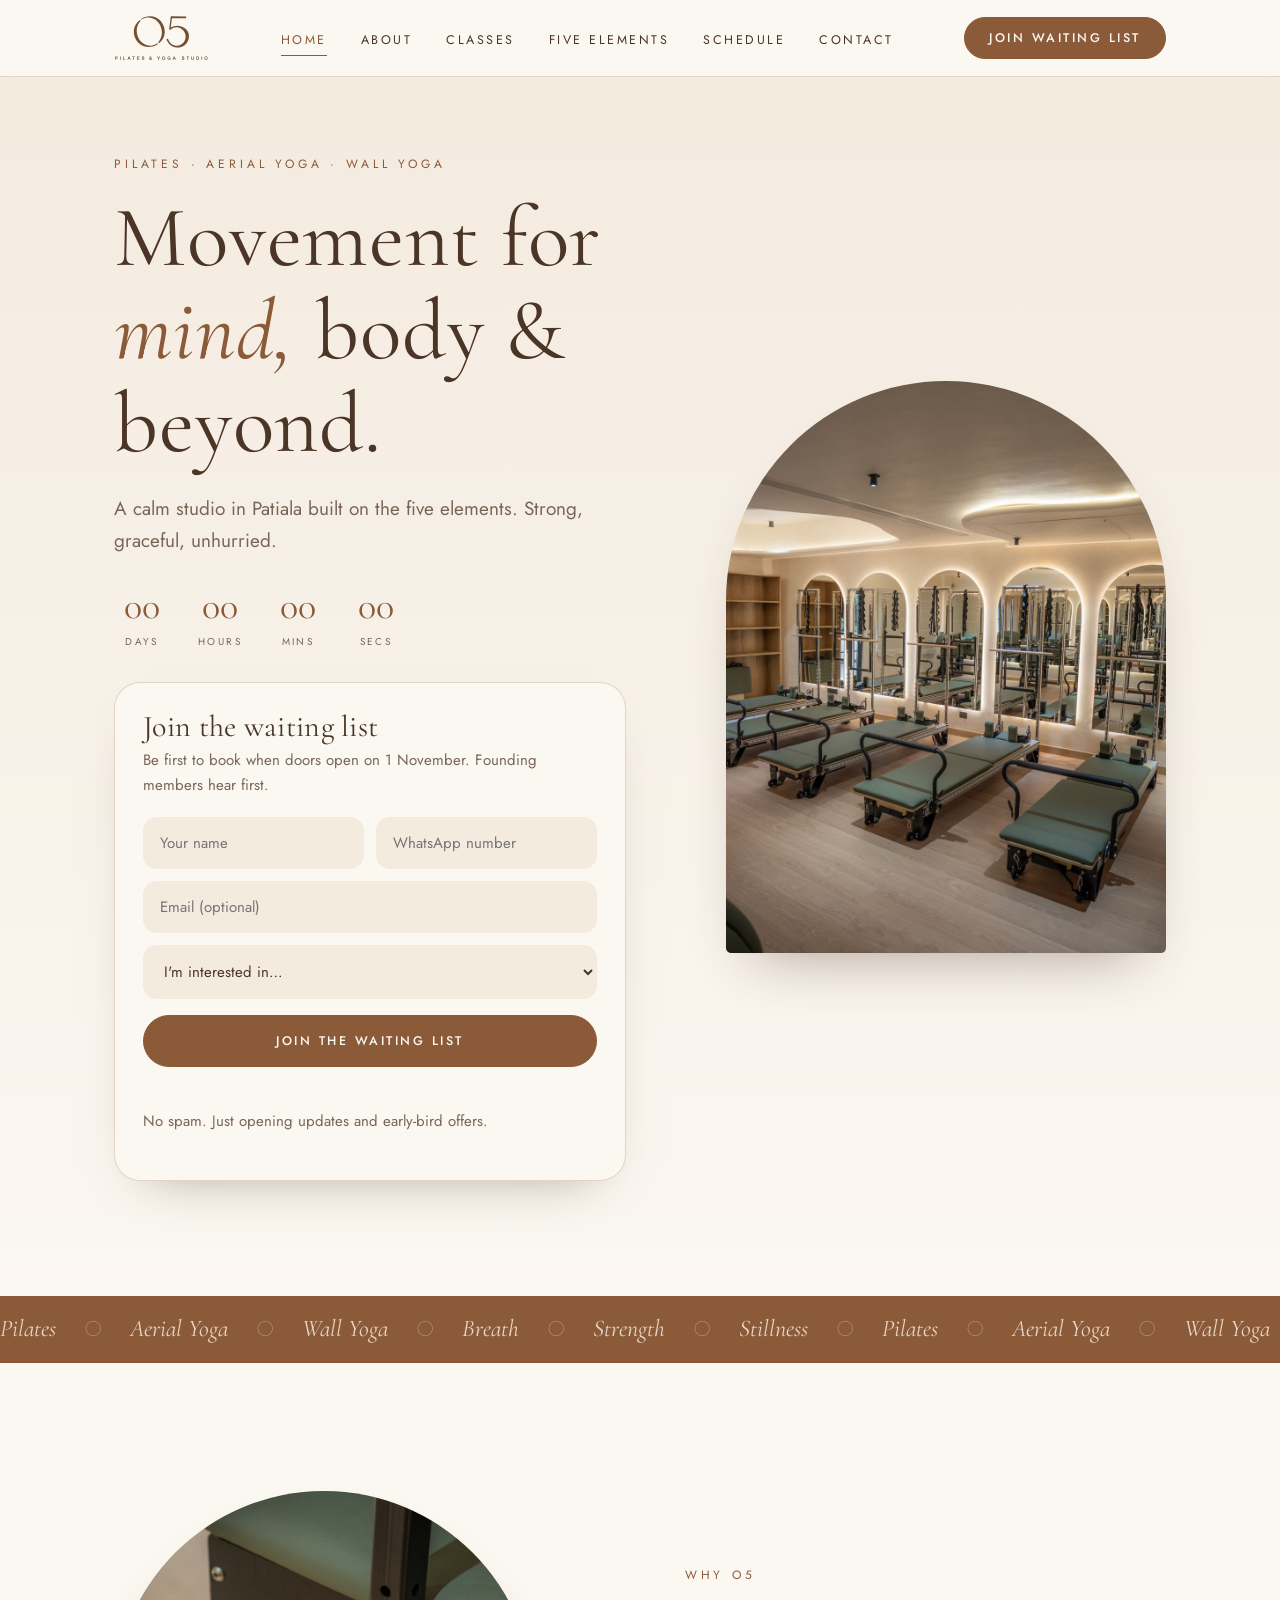
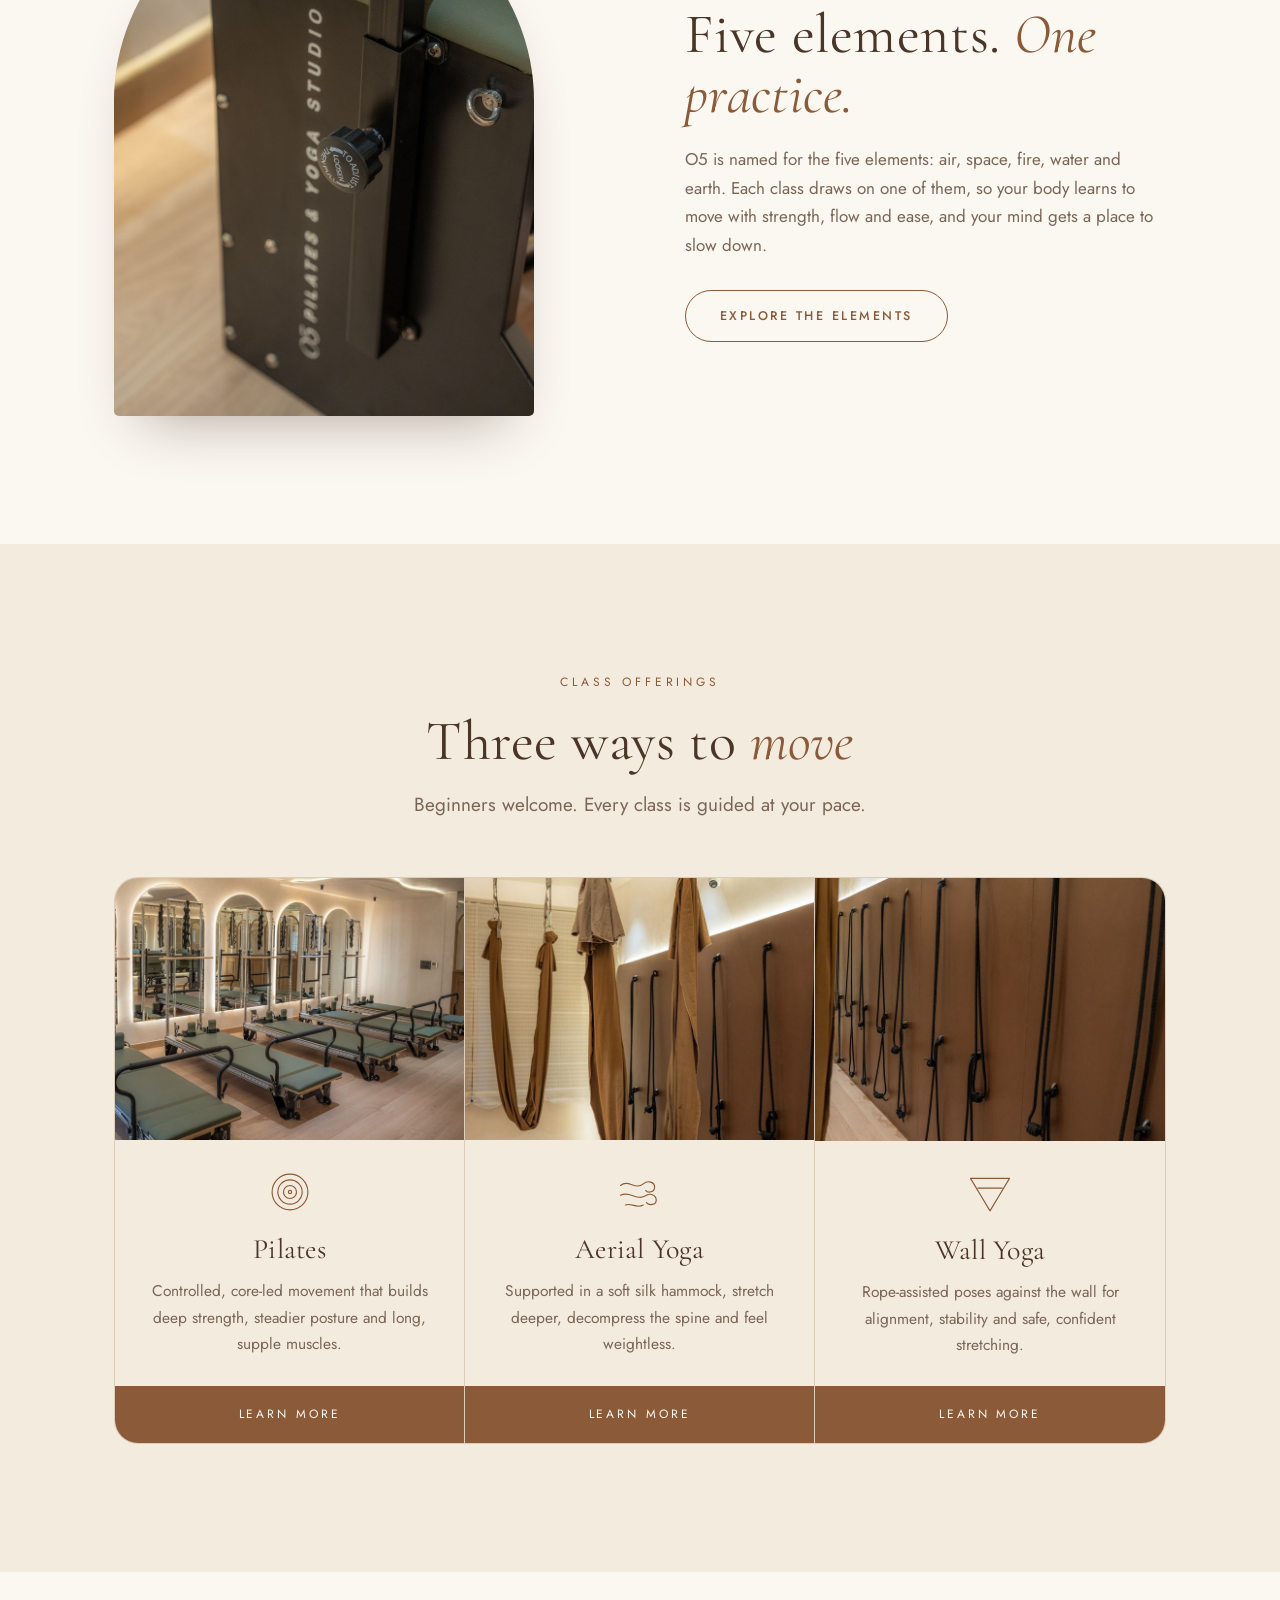
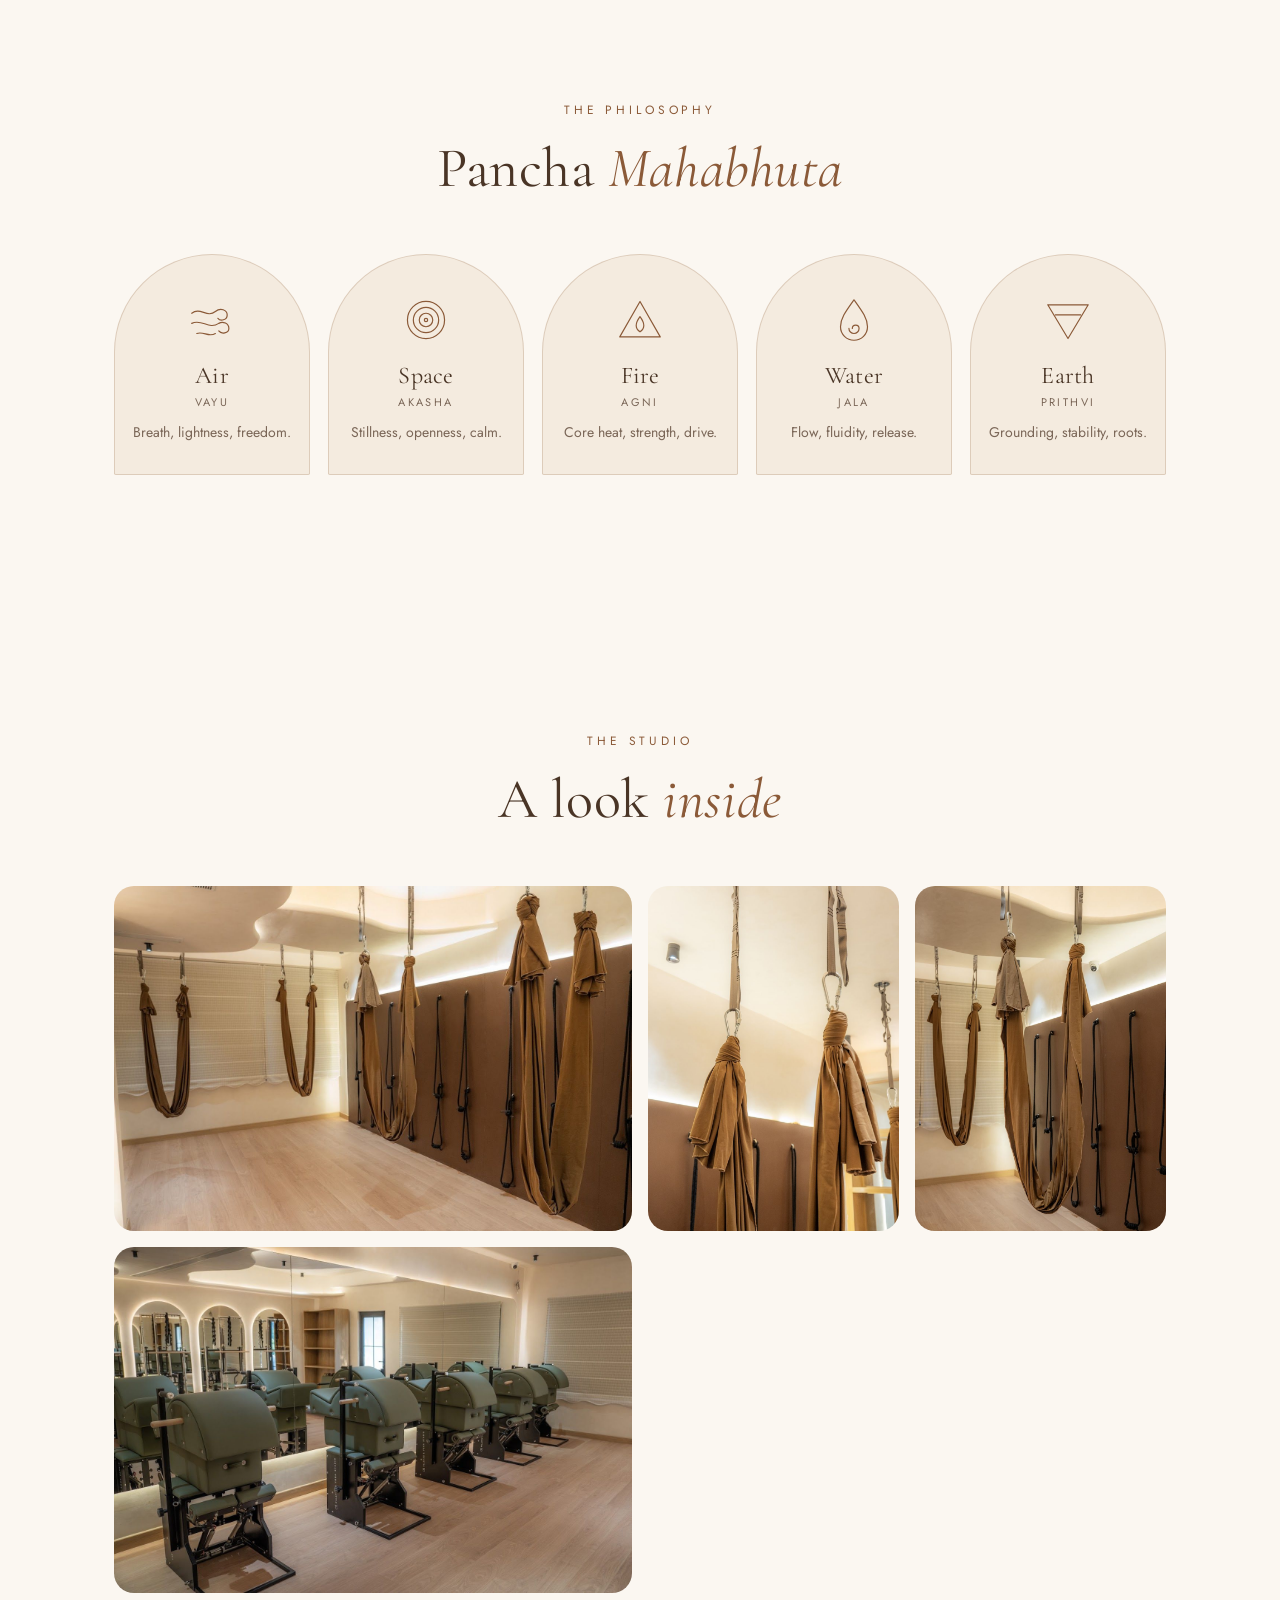
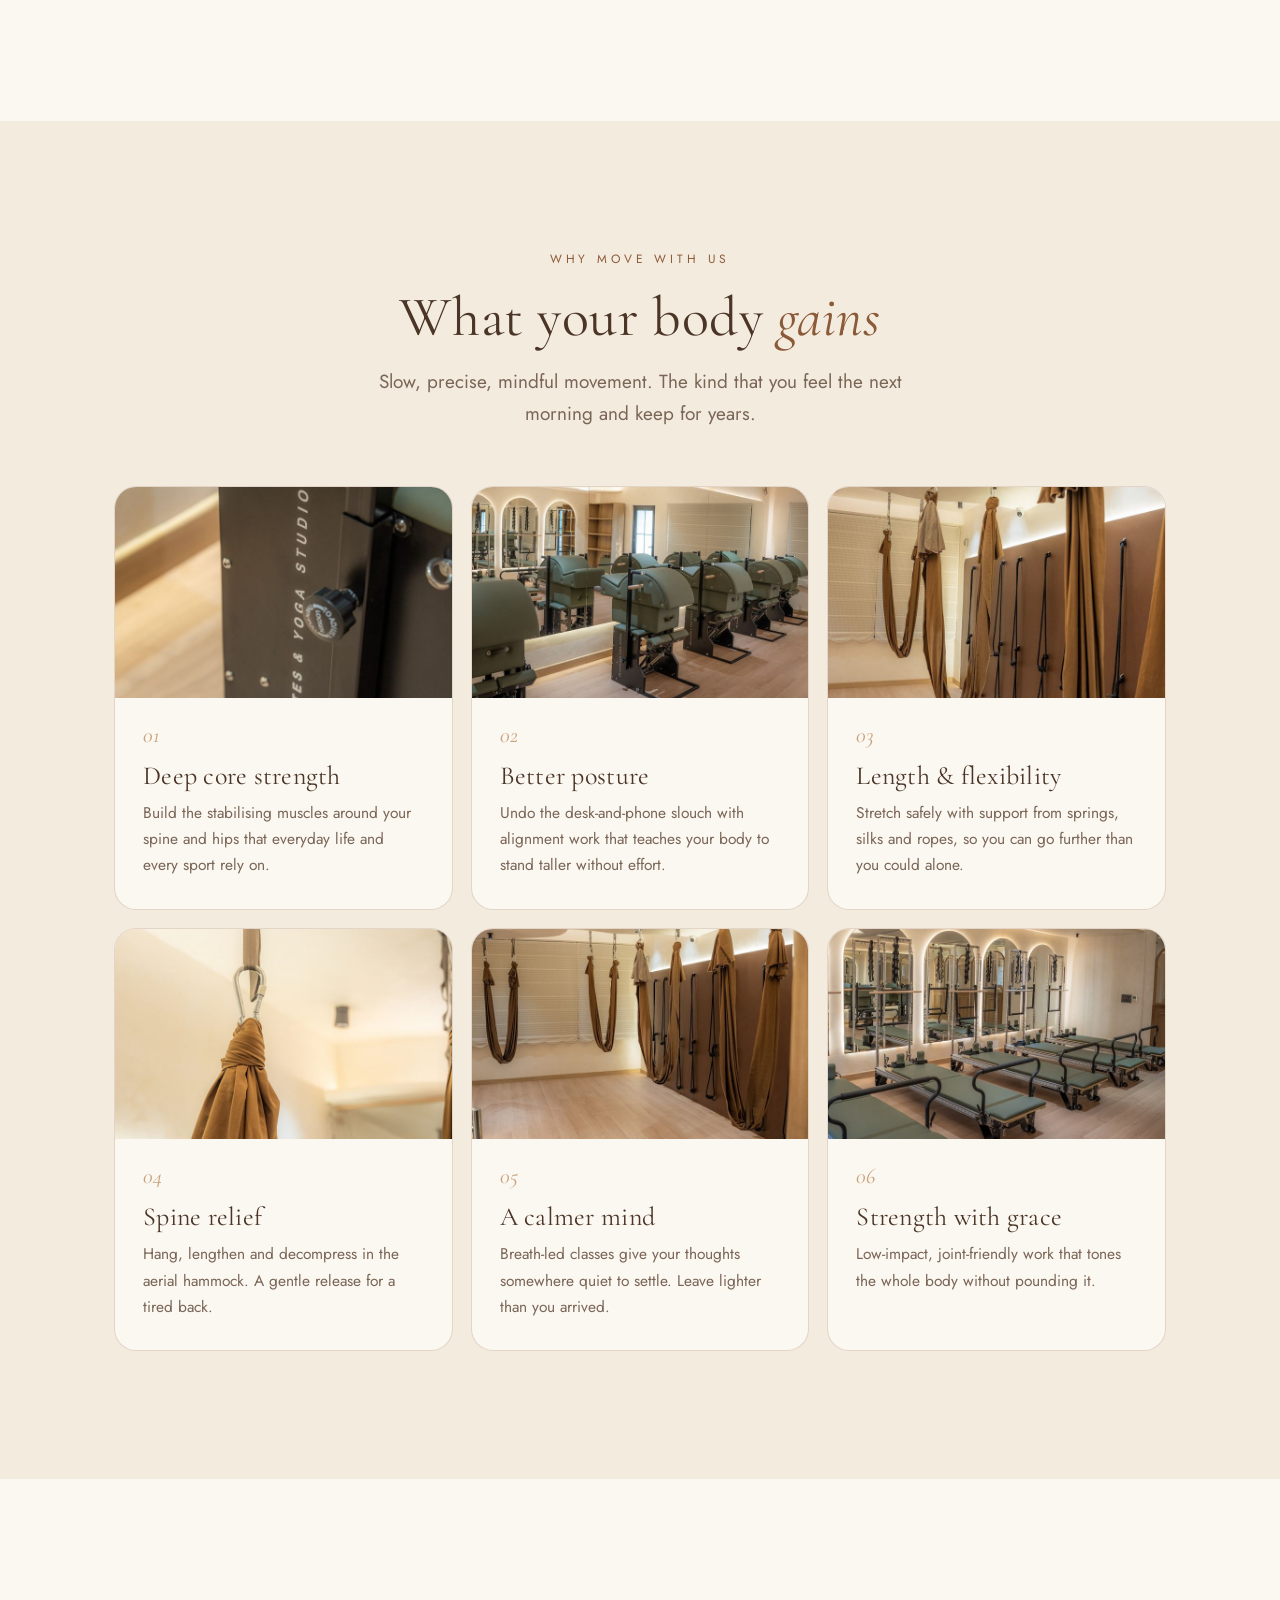
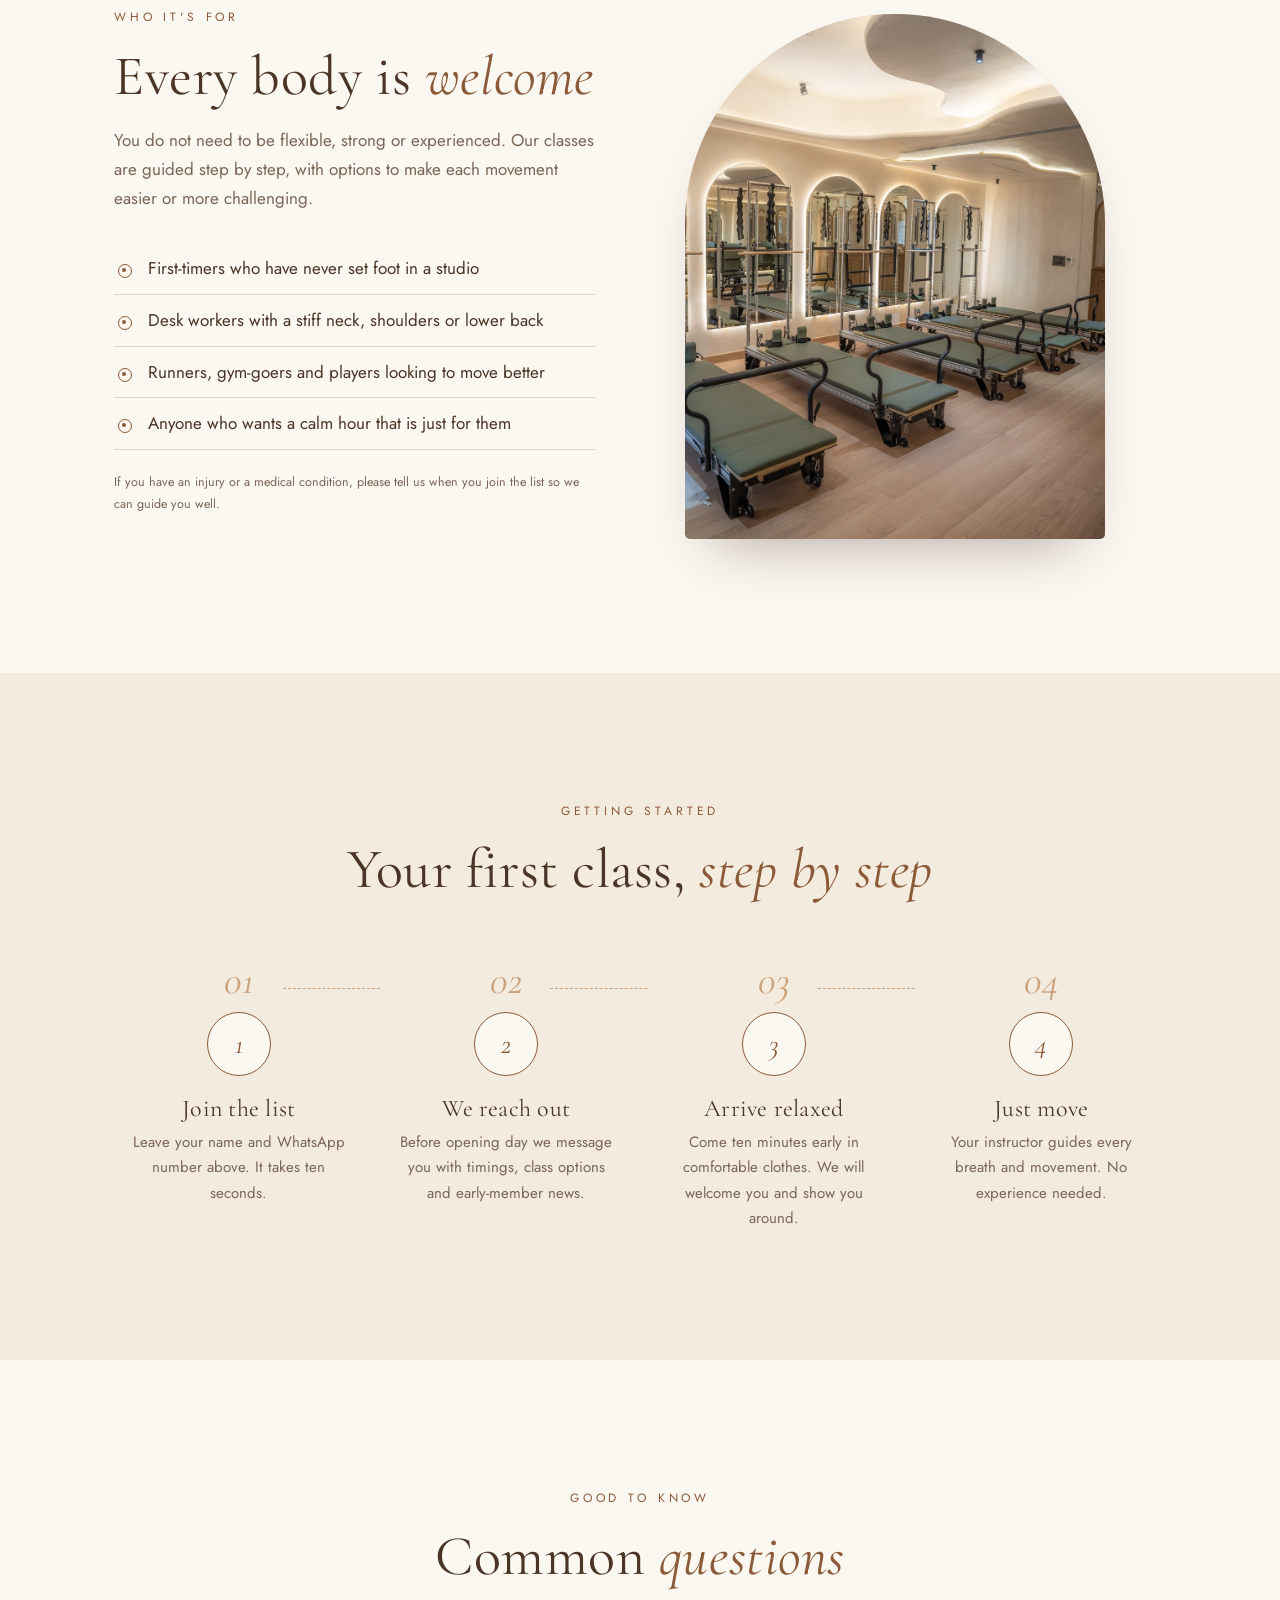
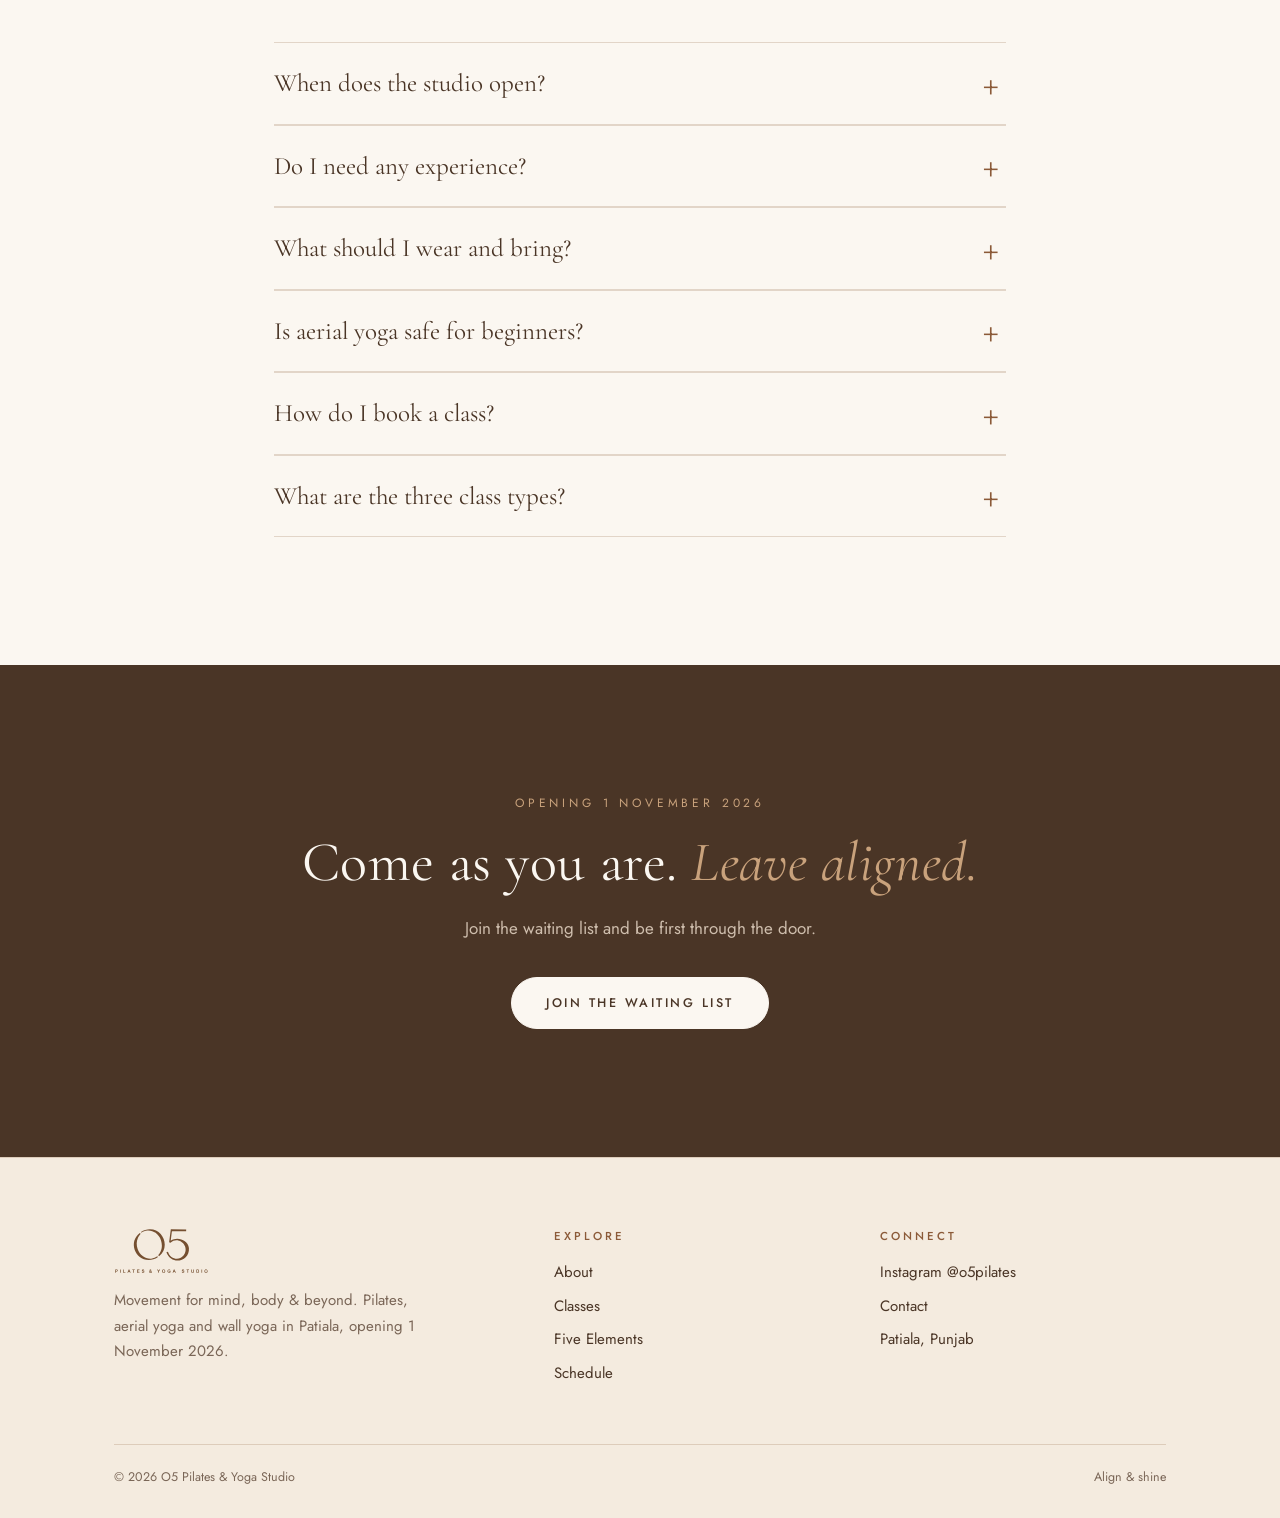
==== index.html @ 5acc4d7b "Add photos from the studio Drive folder to class and benefit cards Co-Authored-By: Claude Sonnet 5.5" ====
<!doctype html>
<html lang="en">
<head>
<meta charset="utf-8">
<meta name="viewport" content="width=device-width,initial-scale=1">
<title>O5 Pilates & Yoga Studio | Patiala</title>
<meta name="description" content="Pilates, aerial yoga and wall yoga in Patiala. Movement for mind, body & beyond. Opening 1 November 2026. Join the waiting list.">
<meta name="theme-color" content="#e6d6c5">
<link rel="icon" href="img/favicon.png">
<link rel="preconnect" href="https://fonts.googleapis.com">
<link rel="preconnect" href="https://fonts.gstatic.com" crossorigin>
<link href="https://fonts.googleapis.com/css2?family=Cormorant+Garamond:ital,wght@0,400;0,500;1,400;1,500&family=Jost:wght@400;500&display=swap" rel="stylesheet">
<link rel="stylesheet" href="css/style.css">
</head>
<body>
<header class="site-header"><div class="wrap nav">
  <a class="brand" href="index.html" aria-label="O5 Pilates &amp; Yoga Studio"><img src="img/logo.svg" alt="O5 Pilates &amp; Yoga Studio"></a>
  <ul><li><a href="index.html" class=on>Home</a></li><li><a href="about.html">About</a></li><li><a href="classes.html">Classes</a></li><li><a href="elements.html">Five Elements</a></li><li><a href="schedule.html">Schedule</a></li><li><a href="contact.html">Contact</a></li></ul>
  <a class="btn" href="index.html#waitlist">Join waiting list</a>
  <button class="burger" aria-label="Menu" aria-expanded="false"><span></span><span></span></button>
</div></header>
<main>

<section class="hero"><div class="wrap hero-grid">
  <div>
    <span class="eyebrow">Pilates &middot; Aerial Yoga &middot; Wall Yoga</span>
    <h1>Movement for <em>mind,</em> body &amp; beyond.</h1>
    <p class="lead">A calm studio in Patiala built on the five elements. Strong, graceful, unhurried.</p>
    <div class="countdown" id="countdown" aria-label="Time until opening day"><div><b>00</b><span>Days</span></div><div><b>00</b><span>Hours</span></div><div><b>00</b><span>Mins</span></div><div><b>00</b><span>Secs</span></div></div>
    <form class="wait" data-waitlist id="waitlist" novalidate>
  <h3>Join the waiting list</h3>
  <p>Be first to book when doors open on 1 November. Founding members hear first.</p>
  <div class="row">
    <input name="name" placeholder="Your name" required autocomplete="name" aria-label="Name">
    <input name="phone" type="tel" placeholder="WhatsApp number" required autocomplete="tel" aria-label="WhatsApp number">
  </div>
  <input name="email" type="email" placeholder="Email (optional)" autocomplete="email" aria-label="Email">
  <select name="interest" aria-label="Interested in">
    <option value="Not sure yet">I'm interested in…</option>
    <option>Pilates</option><option>Aerial Yoga</option><option>Wall Yoga</option><option>All of them</option>
  </select>
  <input class="hp" name="website" tabindex="-1" autocomplete="off" aria-hidden="true">
  <button class="btn" type="submit">Join the waiting list</button>
  <div class="msg" role="status"></div>
  <p class="fine">No spam. Just opening updates and early-bird offers.</p>
</form>
  </div>
  <div class="hero-art"><div class="arch"><img src="img/hero.jpg" alt="The O5 Pilates studio with arched mirrors and reformers" fetchpriority="high"></div></div>
</div></section>

<div class="strip" aria-hidden="true"><div>Pilates<span>&#9675;</span>Aerial Yoga<span>&#9675;</span>Wall Yoga<span>&#9675;</span>Breath<span>&#9675;</span>Strength<span>&#9675;</span>Stillness<span>&#9675;</span>Pilates<span>&#9675;</span>Aerial Yoga<span>&#9675;</span>Wall Yoga<span>&#9675;</span>Breath<span>&#9675;</span>Strength<span>&#9675;</span>Stillness<span>&#9675;</span>Pilates<span>&#9675;</span>Aerial Yoga<span>&#9675;</span>Wall Yoga<span>&#9675;</span>Breath<span>&#9675;</span>Strength<span>&#9675;</span>Stillness<span>&#9675;</span>Pilates<span>&#9675;</span>Aerial Yoga<span>&#9675;</span>Wall Yoga<span>&#9675;</span>Breath<span>&#9675;</span>Strength<span>&#9675;</span>Stillness<span>&#9675;</span>Pilates<span>&#9675;</span>Aerial Yoga<span>&#9675;</span>Wall Yoga<span>&#9675;</span>Breath<span>&#9675;</span>Strength<span>&#9675;</span>Stillness<span>&#9675;</span>Pilates<span>&#9675;</span>Aerial Yoga<span>&#9675;</span>Wall Yoga<span>&#9675;</span>Breath<span>&#9675;</span>Strength<span>&#9675;</span>Stillness<span>&#9675;</span></div></div>

<section><div class="wrap split">
  <div class="media rv"><div class="arch"><img src="img/reformer-detail.jpg" alt="O5 branded reformer in the studio" loading="lazy"></div></div>
  <div class="rv">
    <span class="eyebrow">Why O5</span>
    <h2>Five elements. <em>One practice.</em></h2>
    <p>O5 is named for the five elements: air, space, fire, water and earth. Each class draws on one of them, so your body learns to move with strength, flow and ease, and your mind gets a place to slow down.</p>
    <a class="btn ghost" href="elements.html">Explore the elements</a>
  </div>
</div></section>

<section style="background:var(--cream)"><div class="wrap">
  <div class="head center rv"><span class="eyebrow">Class offerings</span><h2>Three ways to <em>move</em></h2><p class="lead">Beginners welcome. Every class is guided at your pace.</p></div>
  <div class="cards rv">
    <div class="card"><div class="cimg"><img src="img/card-pilates.jpg" alt="Pilates reformers at O5" loading="lazy"></div><svg class=ico viewBox="0 0 64 64" fill="none" stroke="currentColor" stroke-width="1.4" stroke-linecap="round" stroke-linejoin="round"><circle cx="32" cy="32" r="22"/><circle cx="32" cy="32" r="15"/><circle cx="32" cy="32" r="8"/><circle cx="32" cy="32" r="2"/></svg><h3>Pilates</h3><p>Controlled, core-led movement that builds deep strength, steadier posture and long, supple muscles.</p><a href="classes.html#pilates">Learn more</a></div>
    <div class="card"><div class="cimg"><img src="img/card-aerial.jpg" alt="Aerial silk hammock at O5" loading="lazy"></div><svg class=ico viewBox="0 0 64 64" fill="none" stroke="currentColor" stroke-width="1.4" stroke-linecap="round" stroke-linejoin="round"><path d="M8 24c10-8 18 6 28-2 6-5 14-2 14 4s-8 8-11 4"/><path d="M8 36c12-6 20 8 32 0 5-3 12 0 12 6s-9 7-12 3"/><path d="M14 48c8-3 14 5 22 0"/></svg><h3>Aerial Yoga</h3><p>Supported in a soft silk hammock, stretch deeper, decompress the spine and feel weightless.</p><a href="classes.html#aerial">Learn more</a></div>
    <div class="card"><div class="cimg"><img src="img/card-wall.jpg" alt="Wall yoga ropes at O5" loading="lazy"></div><svg class=ico viewBox="0 0 64 64" fill="none" stroke="currentColor" stroke-width="1.4" stroke-linecap="round" stroke-linejoin="round"><path d="M8 14h48L32 54z"/><path d="M17 26h30"/></svg><h3>Wall Yoga</h3><p>Rope-assisted poses against the wall for alignment, stability and safe, confident stretching.</p><a href="classes.html#wall">Learn more</a></div>
  </div>
</div></section>

<section><div class="wrap">
  <div class="head center rv"><span class="eyebrow">The philosophy</span><h2>Pancha <em>Mahabhuta</em></h2></div>
  <div class="els rv">
    <div class="el"><svg viewBox="0 0 64 64" fill="none" stroke="currentColor" stroke-width="1.4" stroke-linecap="round" stroke-linejoin="round"><path d="M8 24c10-8 18 6 28-2 6-5 14-2 14 4s-8 8-11 4"/><path d="M8 36c12-6 20 8 32 0 5-3 12 0 12 6s-9 7-12 3"/><path d="M14 48c8-3 14 5 22 0"/></svg><h3>Air</h3><small>Vayu</small><p>Breath, lightness, freedom.</p></div><div class="el"><svg viewBox="0 0 64 64" fill="none" stroke="currentColor" stroke-width="1.4" stroke-linecap="round" stroke-linejoin="round"><circle cx="32" cy="32" r="22"/><circle cx="32" cy="32" r="15"/><circle cx="32" cy="32" r="8"/><circle cx="32" cy="32" r="2"/></svg><h3>Space</h3><small>Akasha</small><p>Stillness, openness, calm.</p></div><div class="el"><svg viewBox="0 0 64 64" fill="none" stroke="currentColor" stroke-width="1.4" stroke-linecap="round" stroke-linejoin="round"><path d="M32 10 8 52h48z"/><path d="M32 28c6 8 6 14 0 18-6-4-6-10 0-18z"/></svg><h3>Fire</h3><small>Agni</small><p>Core heat, strength, drive.</p></div><div class="el"><svg viewBox="0 0 64 64" fill="none" stroke="currentColor" stroke-width="1.4" stroke-linecap="round" stroke-linejoin="round"><path d="M32 8C22 22 16 30 16 40a16 16 0 0 0 32 0c0-10-6-18-16-32z"/><path d="M26 42a6 6 0 0 0 12 0 4 4 0 0 0-8 0"/></svg><h3>Water</h3><small>Jala</small><p>Flow, fluidity, release.</p></div><div class="el"><svg viewBox="0 0 64 64" fill="none" stroke="currentColor" stroke-width="1.4" stroke-linecap="round" stroke-linejoin="round"><path d="M8 14h48L32 54z"/><path d="M17 26h30"/></svg><h3>Earth</h3><small>Prithvi</small><p>Grounding, stability, roots.</p></div>
  </div>
</div></section>

<section><div class="wrap">
  <div class="head center rv"><span class="eyebrow">The studio</span><h2>A look <em>inside</em></h2></div>
  <div class="gallery rv">
    <img class="g1" src="img/gal-aerial-room.jpg" alt="Aerial silks and wall ropes in the O5 studio" loading="lazy">
    <img src="img/gal-silks.jpg" alt="Aerial silks hanging from the ceiling" loading="lazy">
    <img src="img/gal-hammock.jpg" alt="Aerial hammock and wall ropes" loading="lazy">
    <img class="g1" src="img/gal-chairs.jpg" alt="Pilates chairs facing arched mirrors" loading="lazy">
  </div>
</div></section>
<section style="background:var(--cream)"><div class="wrap">
  <div class="head center rv"><span class="eyebrow">Why move with us</span><h2>What your body <em>gains</em></h2><p class="lead">Slow, precise, mindful movement. The kind that you feel the next morning and keep for years.</p></div>
  <div class="benefits rv">
    <div class="ben"><div class="bimg"><img src="img/ben-core.jpg" alt="Close-up of an O5 branded reformer" loading="lazy"></div><b>01</b><h3>Deep core strength</h3><p>Build the stabilising muscles around your spine and hips that everyday life and every sport rely on.</p></div>
    <div class="ben"><div class="bimg"><img src="img/ben-posture.jpg" alt="Pilates chairs facing arched mirrors" loading="lazy"></div><b>02</b><h3>Better posture</h3><p>Undo the desk-and-phone slouch with alignment work that teaches your body to stand taller without effort.</p></div>
    <div class="ben"><div class="bimg"><img src="img/ben-flex.jpg" alt="Aerial hammock in the O5 studio" loading="lazy"></div><b>03</b><h3>Length &amp; flexibility</h3><p>Stretch safely with support from springs, silks and ropes, so you can go further than you could alone.</p></div>
    <div class="ben"><div class="bimg"><img src="img/ben-spine.jpg" alt="Aerial silk hanging from a carabiner" loading="lazy"></div><b>04</b><h3>Spine relief</h3><p>Hang, lengthen and decompress in the aerial hammock. A gentle release for a tired back.</p></div>
    <div class="ben"><div class="bimg"><img src="img/ben-calm.jpg" alt="The calm aerial room at O5" loading="lazy"></div><b>05</b><h3>A calmer mind</h3><p>Breath-led classes give your thoughts somewhere quiet to settle. Leave lighter than you arrived.</p></div>
    <div class="ben"><div class="bimg"><img src="img/ben-grace.jpg" alt="Reformers in the O5 studio" loading="lazy"></div><b>06</b><h3>Strength with grace</h3><p>Low-impact, joint-friendly work that tones the whole body without pounding it.</p></div>
  </div>
</div></section>

<section><div class="wrap split">
  <div class="rv">
    <span class="eyebrow">Who it's for</span>
    <h2>Every body is <em>welcome</em></h2>
    <p>You do not need to be flexible, strong or experienced. Our classes are guided step by step, with options to make each movement easier or more challenging.</p>
    <ul class="ticks">
      <li>First-timers who have never set foot in a studio</li>
      <li>Desk workers with a stiff neck, shoulders or lower back</li>
      <li>Runners, gym-goers and players looking to move better</li>
      <li>Anyone who wants a calm hour that is just for them</li>
    </ul>
    <p class="fine" style="margin-top:0">If you have an injury or a medical condition, please tell us when you join the list so we can guide you well.</p>
  </div>
  <div class="media rv"><div class="arch"><img src="img/pilates.jpg" alt="Pilates class at the O5 studio" loading="lazy"></div></div>
</div></section>

<section style="background:var(--cream)"><div class="wrap">
  <div class="head center rv"><span class="eyebrow">Getting started</span><h2>Your first class, <em>step by step</em></h2></div>
  <div class="steps rv">
    <div class="step"><i>1</i><h3>Join the list</h3><p>Leave your name and WhatsApp number above. It takes ten seconds.</p></div>
    <div class="step"><i>2</i><h3>We reach out</h3><p>Before opening day we message you with timings, class options and early-member news.</p></div>
    <div class="step"><i>3</i><h3>Arrive relaxed</h3><p>Come ten minutes early in comfortable clothes. We will welcome you and show you around.</p></div>
    <div class="step"><i>4</i><h3>Just move</h3><p>Your instructor guides every breath and movement. No experience needed.</p></div>
  </div>
</div></section>

<section><div class="wrap faqwrap">
  <div class="head center rv"><span class="eyebrow">Good to know</span><h2>Common <em>questions</em></h2></div>
  <div class="faq rv">
    <details><summary>When does the studio open?</summary><p>We open on 1 November 2026 in Patiala. Waiting-list members hear first and get early access to booking.</p></details>
    <details><summary>Do I need any experience?</summary><p>Not at all. Classes are suitable for complete beginners, and your instructor will offer variations as you progress.</p></details>
    <details><summary>What should I wear and bring?</summary><p>Comfortable, stretchy clothing that lets you move freely. For Pilates, grip socks are helpful. Bring a water bottle and arrive about ten minutes early.</p></details>
    <details><summary>Is aerial yoga safe for beginners?</summary><p>Yes. The silk hammock supports your weight, and your instructor teaches each pose step by step. Please mention any injuries beforehand.</p></details>
    <details><summary>How do I book a class?</summary><p>Join the waiting list on this page. We will share timings and booking details with you before opening day. You can also reach us on <a href="https://www.instagram.com/o5pilates" target="_blank" rel="noopener">Instagram</a> or the <a href="contact.html">contact page</a>.</p></details>
    <details><summary>What are the three class types?</summary><p>Pilates for core-led strength, aerial yoga for supported stretching and spine relief, and wall yoga for rope-assisted alignment. See the <a href="classes.html">classes page</a> for more.</p></details>
  </div>
</div></section>
<section class="band"><div class="wrap rv">
  <span class="eyebrow">Opening 1 November 2026</span>
  <h2>Come as you are. <em>Leave aligned.</em></h2>
  <p>Join the waiting list and be first through the door.</p>
  <a class="btn" href="index.html#waitlist">Join the waiting list</a>
</div></section>
</main>
<footer><div class="wrap">
  <div class="foot">
    <div><a class="brand" style="align-items:flex-start;text-align:left" href="index.html"><img src="img/logo.svg" alt="O5 Pilates &amp; Yoga Studio"></a>
      <p>Movement for mind, body &amp; beyond. Pilates, aerial yoga and wall yoga in Patiala, opening 1 November 2026.</p></div>
    <div><h4>Explore</h4><ul>
      <li><a href="about.html">About</a></li><li><a href="classes.html">Classes</a></li><li><a href="elements.html">Five Elements</a></li><li><a href="schedule.html">Schedule</a></li></ul></div>
    <div><h4>Connect</h4><ul>
      <li><a href="https://www.instagram.com/o5pilates" target="_blank" rel="noopener">Instagram @o5pilates</a></li>
      <li><a href="contact.html">Contact</a></li><li>Patiala, Punjab</li></ul></div>
  </div>
  <div class="copy"><span>&copy; 2026 O5 Pilates &amp; Yoga Studio</span><span>Align &amp; shine</span></div>
</div></footer>
<script src="js/main.js"></script>
</body></html>
---- css/style.css ----
/* O5 Pilates & Yoga Studio — palette lifted from @o5pilates (sand, cream, copper) */
:root {
  --ivory: #fbf7f1;
  --cream: #f4ebdf;
  --sand: #e6d6c5;
  --clay: #c9a27c;
  --copper: #8b5a38;
  --bark: #4a3526;
  --muted: #7a6657;
  --line: rgba(139, 90, 56, .22);
  --serif: "Cormorant Garamond", Georgia, serif;
  --sans: "Jost", system-ui, sans-serif;
  --pad: clamp(20px, 5vw, 72px);
  --max: 1180px;
}
* { box-sizing: border-box; margin: 0; }
html { scroll-behavior: smooth; }
body { background: var(--ivory); color: var(--bark); font: 400 17px/1.7 var(--sans); -webkit-font-smoothing: antialiased; }
img { max-width: 100%; display: block; }
a { color: inherit; text-decoration: none; }
h1, h2, h3 { font-family: var(--serif); font-weight: 400; line-height: 1.08; letter-spacing: .01em; }
h1 { font-size: clamp(44px, 7vw, 86px); }
h2 { font-size: clamp(34px, 4.6vw, 56px); }
h3 { font-size: 28px; }
em { font-style: italic; color: var(--copper); }
.eyebrow { font-size: 12px; letter-spacing: .32em; text-transform: uppercase; color: var(--copper); margin-bottom: 18px; display: block; }
.wrap { max-width: var(--max); margin: 0 auto; padding: 0 var(--pad); }
section { padding: clamp(72px, 10vw, 140px) 0; }
.lead { font-size: 19px; color: var(--muted); max-width: 560px; }

/* header */
.site-header { position: sticky; top: 0; z-index: 50; background: rgba(251, 247, 241, .9); backdrop-filter: blur(10px); border-bottom: 1px solid var(--line); }
.nav { display: flex; align-items: center; justify-content: space-between; height: 76px; }
.brand { display: flex; line-height: 0; }
.brand img { height: 46px; width: auto; }
.brand-old b { font: 400 34px var(--serif); color: var(--copper); letter-spacing: .06em; }
.brand-old small { font-size: 7.5px; letter-spacing: .34em; color: var(--copper); margin-top: 3px; }
.nav ul { list-style: none; display: flex; gap: 34px; padding: 0; }
.nav ul a { white-space: nowrap; font-size: 12.5px; letter-spacing: .2em; text-transform: uppercase; padding: 6px 0; border-bottom: 1px solid transparent; transition: .25s; }
.nav ul a:hover, .nav ul a.on { border-color: var(--copper); color: var(--copper); }
.nav .btn { padding: 11px 24px; white-space: nowrap; }
.burger { display: none; background: none; border: 0; width: 40px; height: 40px; cursor: pointer; }
.burger span { display: block; height: 1px; background: var(--bark); margin: 8px 8px; transition: .3s; }

.btn { display: inline-block; font: 500 12.5px var(--sans); letter-spacing: .2em; text-transform: uppercase; padding: 16px 34px; border: 1px solid var(--copper); background: var(--copper); color: var(--ivory); border-radius: 100px; cursor: pointer; transition: .3s; }
.btn:hover { background: var(--bark); border-color: var(--bark); }
.btn.ghost { background: transparent; color: var(--copper); }
.btn.ghost:hover { background: var(--copper); color: var(--ivory); }

/* hero */
.hero { padding: clamp(40px, 6vw, 80px) 0 clamp(70px, 9vw, 120px); background: linear-gradient(180deg, var(--cream), var(--ivory)); overflow: hidden; }
.hero-grid { display: grid; grid-template-columns: 1.05fr .95fr; gap: clamp(32px, 6vw, 90px); align-items: center; }
.hero h1 { margin-bottom: 22px; }
.hero .lead { margin-bottom: 30px; }
.countdown { display: flex; gap: 22px; margin-bottom: 28px; }
.countdown div { text-align: center; min-width: 56px; }
.countdown b { display: block; font: 400 38px/1 var(--serif); color: var(--copper); }
.countdown span { font-size: 10px; letter-spacing: .24em; text-transform: uppercase; color: var(--muted); }
.arch { border-radius: 999px 999px 24px 24px; overflow: hidden; aspect-ratio: 4/5.2; position: relative; box-shadow: 0 30px 60px -30px rgba(74, 53, 38, .45); background: var(--sand); }
.arch img { width: 100%; height: 100%; object-fit: cover; }
.hero-art { position: relative; max-width: 440px; margin-left: auto; }
.hero-art::before { content: ""; position: absolute; inset: -16px -16px auto auto; width: 100%; height: 100%; border: 1px solid var(--clay); border-radius: 999px 999px 24px 24px; transform: translate(16px, -16px) scale(1); z-index: -1; }
.tag { position: absolute; left: -24px; bottom: 36px; background: var(--ivory); padding: 14px 22px; border-radius: 100px; font: italic 20px var(--serif); color: var(--copper); box-shadow: 0 14px 30px -14px rgba(74, 53, 38, .4); }

/* waitlist form */
.wait { background: var(--ivory); border: 1px solid var(--line); border-radius: 26px; padding: 28px; max-width: 520px; box-shadow: 0 24px 50px -34px rgba(74, 53, 38, .5); }
.wait h3 { font-size: 30px; margin-bottom: 4px; }
.wait > p { font-size: 15px; color: var(--muted); margin-bottom: 18px; }
.wait .row { display: grid; grid-template-columns: 1fr 1fr; gap: 12px; }
.wait input, .wait select, .wait textarea { width: 100%; font: 400 15px var(--sans); color: var(--bark); background: var(--cream); border: 1px solid transparent; border-radius: 14px; padding: 14px 16px; margin-bottom: 12px; outline: none; transition: .2s; }
.wait input:focus, .wait select:focus, .wait textarea:focus { border-color: var(--clay); background: #fff; }
.wait .btn { width: 100%; margin-top: 4px; }
.wait .hp { position: absolute; left: -9999px; }
.msg { font-size: 14px; margin-top: 12px; min-height: 20px; }
.msg.ok { color: #5f7a52; } .msg.err { color: #a8452e; }
.fine { font-size: 12.5px; color: var(--muted); margin-top: 10px; }

/* marquee strip */
.strip { background: var(--copper); color: var(--sand); padding: 18px 0; overflow: hidden; white-space: nowrap; }
.strip div { display: inline-block; animation: slide 38s linear infinite; font: italic 24px var(--serif); }
.strip span { margin: 0 28px; opacity: .6; }
@keyframes slide { to { transform: translateX(-50%); } }

/* split sections */
.split { display: grid; grid-template-columns: 1fr 1fr; gap: clamp(32px, 7vw, 100px); align-items: center; }
.split.rev .media { order: 2; }
.split p { color: var(--muted); margin: 20px 0 30px; max-width: 520px; }
.media .arch { aspect-ratio: 4/5; max-width: 420px; }
.media.wide .arch { border-radius: 24px; aspect-ratio: 5/4; max-width: none; }
.sky { display: grid; place-items: center; background: linear-gradient(160deg, var(--sand), var(--cream)); }

/* gallery */
.gallery { display: grid; grid-template-columns: repeat(4, 1fr); gap: 16px; }
.gallery img { width: 100%; height: 100%; object-fit: cover; border-radius: 20px; aspect-ratio: 3/4; }
.gallery .g1 { grid-column: span 2; aspect-ratio: auto; min-height: 100%; }

/* class cards */
.cards { display: grid; grid-template-columns: repeat(3, 1fr); gap: 0; border: 1px solid var(--line); border-radius: 24px; overflow: hidden; background: var(--cream); }
.card { padding: 48px 34px 0; text-align: center; border-right: 1px solid var(--line); display: flex; flex-direction: column; }
.card:last-child { border: 0; }
.card .ico { width: 64px; height: 64px; margin: 0 auto 22px; color: var(--copper); }
.card h3 { margin-bottom: 14px; }
.card p { font-size: 15.5px; color: var(--muted); flex: 1; padding-bottom: 28px; }
.card a { margin: 0 -34px; padding: 18px; background: var(--copper); color: var(--ivory); font-size: 12px; letter-spacing: .24em; text-transform: uppercase; transition: .3s; }
.card a:hover { background: var(--bark); }
.center { text-align: center; } .center .lead { margin: 18px auto 0; }
.head { margin-bottom: 56px; }

/* elements */
.els { display: grid; grid-template-columns: repeat(5, 1fr); gap: 18px; }
.el { text-align: center; padding: 38px 14px 30px; border-radius: 999px 999px 18px 18px; background: var(--cream); border: 1px solid var(--line); transition: .35s; }
.el:hover { transform: translateY(-8px); background: var(--sand); }
.el svg { width: 54px; height: 54px; color: var(--copper); margin: 0 auto 16px; display: block; }
.el h3 { font-size: 24px; } .el small { display: block; font-size: 11px; letter-spacing: .22em; text-transform: uppercase; color: var(--muted); margin: 4px 0 10px; }
.el p { font-size: 14px; color: var(--muted); line-height: 1.55; }
.el-full { display: grid; grid-template-columns: 120px 1fr; gap: 40px; padding: 44px 0; border-top: 1px solid var(--line); align-items: start; }
.el-full:last-child { border-bottom: 1px solid var(--line); }
.el-full svg { width: 84px; height: 84px; color: var(--copper); }
.el-full h3 { font-size: 38px; margin-bottom: 6px; }
.el-full p { color: var(--muted); max-width: 640px; }
.el-full .meta { font-size: 12px; letter-spacing: .22em; text-transform: uppercase; color: var(--copper); margin: 14px 0 0; }

/* dark band */
.band { background: var(--bark); color: var(--sand); text-align: center; }
.band h2 { color: var(--ivory); max-width: 760px; margin: 0 auto 22px; }
.band em { color: var(--clay); }
.band .eyebrow { color: var(--clay); }
.band p { color: var(--sand); opacity: .85; max-width: 560px; margin: 0 auto 34px; }
.band .btn { background: var(--ivory); color: var(--bark); border-color: var(--ivory); }
.band .btn:hover { background: var(--clay); border-color: var(--clay); }

/* page hero */
.page-hero { padding: clamp(70px, 10vw, 130px) 0 clamp(40px, 6vw, 70px); background: linear-gradient(180deg, var(--cream), var(--ivory)); text-align: center; }
.page-hero .lead { margin: 22px auto 0; }

/* timeline / list */
.steps { display: grid; grid-template-columns: repeat(3, 1fr); gap: 28px; counter-reset: s; }
.step { padding: 32px; background: var(--cream); border-radius: 22px; counter-increment: s; }
.step::before { content: "0" counter(s); font: italic 40px var(--serif); color: var(--clay); display: block; margin-bottom: 8px; }
.step p { color: var(--muted); font-size: 15.5px; margin-top: 8px; }
.facts { display: grid; grid-template-columns: repeat(4, 1fr); gap: 20px; }
.fact { border-top: 1px solid var(--copper); padding-top: 16px; }
.fact b { display: block; font: 400 34px/1.1 var(--serif); color: var(--copper); }
.fact span { font-size: 13px; color: var(--muted); }
.table { width: 100%; border-collapse: collapse; font-size: 16px; }
.table th, .table td { padding: 18px 12px; text-align: left; border-bottom: 1px solid var(--line); }
.table th { font: 500 11.5px var(--sans); letter-spacing: .22em; text-transform: uppercase; color: var(--copper); }
.pill { display: inline-block; font-size: 11px; letter-spacing: .2em; text-transform: uppercase; padding: 5px 12px; border-radius: 100px; background: var(--sand); color: var(--copper); }

/* faq */
details { border-bottom: 1px solid var(--line); padding: 22px 0; }
summary { font: 400 26px var(--serif); cursor: pointer; list-style: none; display: flex; justify-content: space-between; }
summary::after { content: "+"; color: var(--copper); }
details[open] summary::after { content: "–"; }
details p { color: var(--muted); margin-top: 12px; max-width: 680px; }

/* contact */
.contact-grid { display: grid; grid-template-columns: 1fr 1fr; gap: clamp(32px, 6vw, 90px); }
.contact-list { list-style: none; padding: 0; }
.contact-list li { padding: 20px 0; border-bottom: 1px solid var(--line); }
.contact-list small { display: block; font-size: 11px; letter-spacing: .24em; text-transform: uppercase; color: var(--copper); }
.contact-list span { font: 400 26px var(--serif); }

/* footer */
footer { background: var(--cream); border-top: 1px solid var(--line); padding: 70px 0 30px; }
.foot { display: grid; grid-template-columns: 1.4fr 1fr 1fr; gap: 40px; }
footer h4 { font: 500 11.5px var(--sans); letter-spacing: .26em; text-transform: uppercase; color: var(--copper); margin-bottom: 16px; }
footer li { list-style: none; margin-bottom: 8px; font-size: 15px; } footer ul { padding: 0; }
footer li a:hover { color: var(--copper); }
.foot p { color: var(--muted); font-size: 15px; max-width: 320px; margin-top: 14px; }
.copy { margin-top: 50px; padding-top: 22px; border-top: 1px solid var(--line); font-size: 12.5px; color: var(--muted); display: flex; justify-content: space-between; flex-wrap: wrap; gap: 8px; }

/* reveal */
.rv { opacity: 0; transform: translateY(26px); transition: opacity .9s, transform .9s; }
.rv.in { opacity: 1; transform: none; }
@media (prefers-reduced-motion: reduce) { .rv { opacity: 1; transform: none; transition: none; } .strip div { animation: none; } html { scroll-behavior: auto; } }

@media (max-width: 1100px) {
  .burger { display: block; }
  .nav .btn { display: none; }
  .nav ul { position: absolute; top: 76px; left: 0; right: 0; background: var(--ivory); flex-direction: column; gap: 0; padding: 8px var(--pad) 22px; border-bottom: 1px solid var(--line); display: none; }
  .nav ul.open { display: flex; }
  .nav ul a { display: block; padding: 14px 0; border-bottom: 1px solid var(--line); }
}
@media (max-width: 960px) {
  .hero-grid, .split, .contact-grid { grid-template-columns: 1fr; }
  .split.rev .media { order: 0; }
  .hero-art { margin: 0 auto; max-width: 360px; }
  .cards, .steps { grid-template-columns: 1fr; }
  .card { border-right: 0; border-bottom: 1px solid var(--line); }
  .els { grid-template-columns: repeat(2, 1fr); }
  .gallery { grid-template-columns: 1fr 1fr; }
  .gallery .g1 { aspect-ratio: 4/3; }
  .facts { grid-template-columns: repeat(2, 1fr); }
  .foot { grid-template-columns: 1fr 1fr; } .foot > div:first-child { grid-column: 1 / -1; }
  .el-full { grid-template-columns: 1fr; gap: 16px; }
}
@media (max-width: 520px) {
  body { font-size: 16px; }
  .wait { padding: 22px; } .wait .row { grid-template-columns: 1fr; }
  .tag { left: 8px; }
  .els { grid-template-columns: 1fr; }
}

/* home page extras: benefits, who it's for, steps, FAQ */
.benefits { display: grid; grid-template-columns: repeat(3, 1fr); gap: 18px; }
.ben { background: var(--ivory); border: 1px solid var(--line); border-radius: 22px; padding: 32px 28px 30px; transition: .3s; }
.ben:hover { transform: translateY(-6px); box-shadow: 0 24px 40px -28px rgba(74, 53, 38, .5); }
.ben b { font: italic 400 22px var(--serif); color: var(--clay); display: block; margin-bottom: 14px; }
.ben h3 { font-size: 26px; margin-bottom: 10px; }
.ben p { font-size: 15.5px; color: var(--muted); }
.ticks { list-style: none; padding: 0; margin: 0 0 22px; }
.ticks li { position: relative; padding: 11px 0 11px 34px; border-bottom: 1px solid var(--line); color: var(--bark); }
.ticks li::before { content: ""; position: absolute; left: 4px; top: 21px; width: 12px; height: 12px; border: 1.5px solid var(--copper); border-radius: 50%; }
.ticks li::after { content: ""; position: absolute; left: 8px; top: 25px; width: 4px; height: 4px; background: var(--copper); border-radius: 50%; }
.steps { display: grid; grid-template-columns: repeat(4, 1fr); gap: 18px; counter-reset: s; }
.step { text-align: center; padding: 0 12px; position: relative; }
.step i { display: grid; place-items: center; width: 64px; height: 64px; margin: 0 auto 20px; border-radius: 50%; border: 1px solid var(--copper); font: italic 400 28px var(--serif); color: var(--copper); background: var(--ivory); }
.step:not(:last-child)::after { content: ""; position: absolute; top: 32px; left: calc(50% + 44px); width: calc(100% - 88px); border-top: 1px dashed var(--clay); }
.step h3 { font-size: 24px; margin-bottom: 8px; } .step p { font-size: 15px; color: var(--muted); }
.faqwrap { max-width: 860px; }
.faq details { border-top: 1px solid var(--line); padding: 4px 0; }
.faq details:last-child { border-bottom: 1px solid var(--line); }
.faq summary { list-style: none; cursor: pointer; font: 400 25px/1.3 var(--serif); padding: 20px 44px 20px 0; position: relative; }
.faq summary::-webkit-details-marker { display: none; }
.faq summary::after { content: "+"; position: absolute; right: 6px; top: 50%; transform: translateY(-50%); font: 300 30px var(--sans); color: var(--copper); transition: .3s; }
.faq details[open] summary::after { transform: translateY(-50%) rotate(45deg); }
.faq details p { color: var(--muted); padding: 0 44px 22px 0; max-width: 680px; }
.faq details p a { color: var(--copper); border-bottom: 1px solid var(--clay); }
@media (max-width: 900px) { .benefits { grid-template-columns: 1fr 1fr; } .steps { grid-template-columns: 1fr 1fr; row-gap: 36px; } .step::after { display: none; } }
@media (max-width: 560px) { .benefits, .steps { grid-template-columns: 1fr; } .faq summary { font-size: 22px; } }

/* card photos */
.card .cimg { margin: -48px -34px 26px; aspect-ratio: 4 / 3; overflow: hidden; }
.card .cimg img { width: 100%; height: 100%; object-fit: cover; transition: transform .7s ease; }
.card:hover .cimg img { transform: scale(1.06); }
.card .ico { width: 52px; height: 52px; margin-bottom: 16px; }
.ben { overflow: hidden; }
.ben .bimg { margin: -32px -28px 24px; aspect-ratio: 16 / 10; overflow: hidden; }
.ben .bimg img { width: 100%; height: 100%; object-fit: cover; transition: transform .7s ease; }
.ben:hover .bimg img { transform: scale(1.06); }
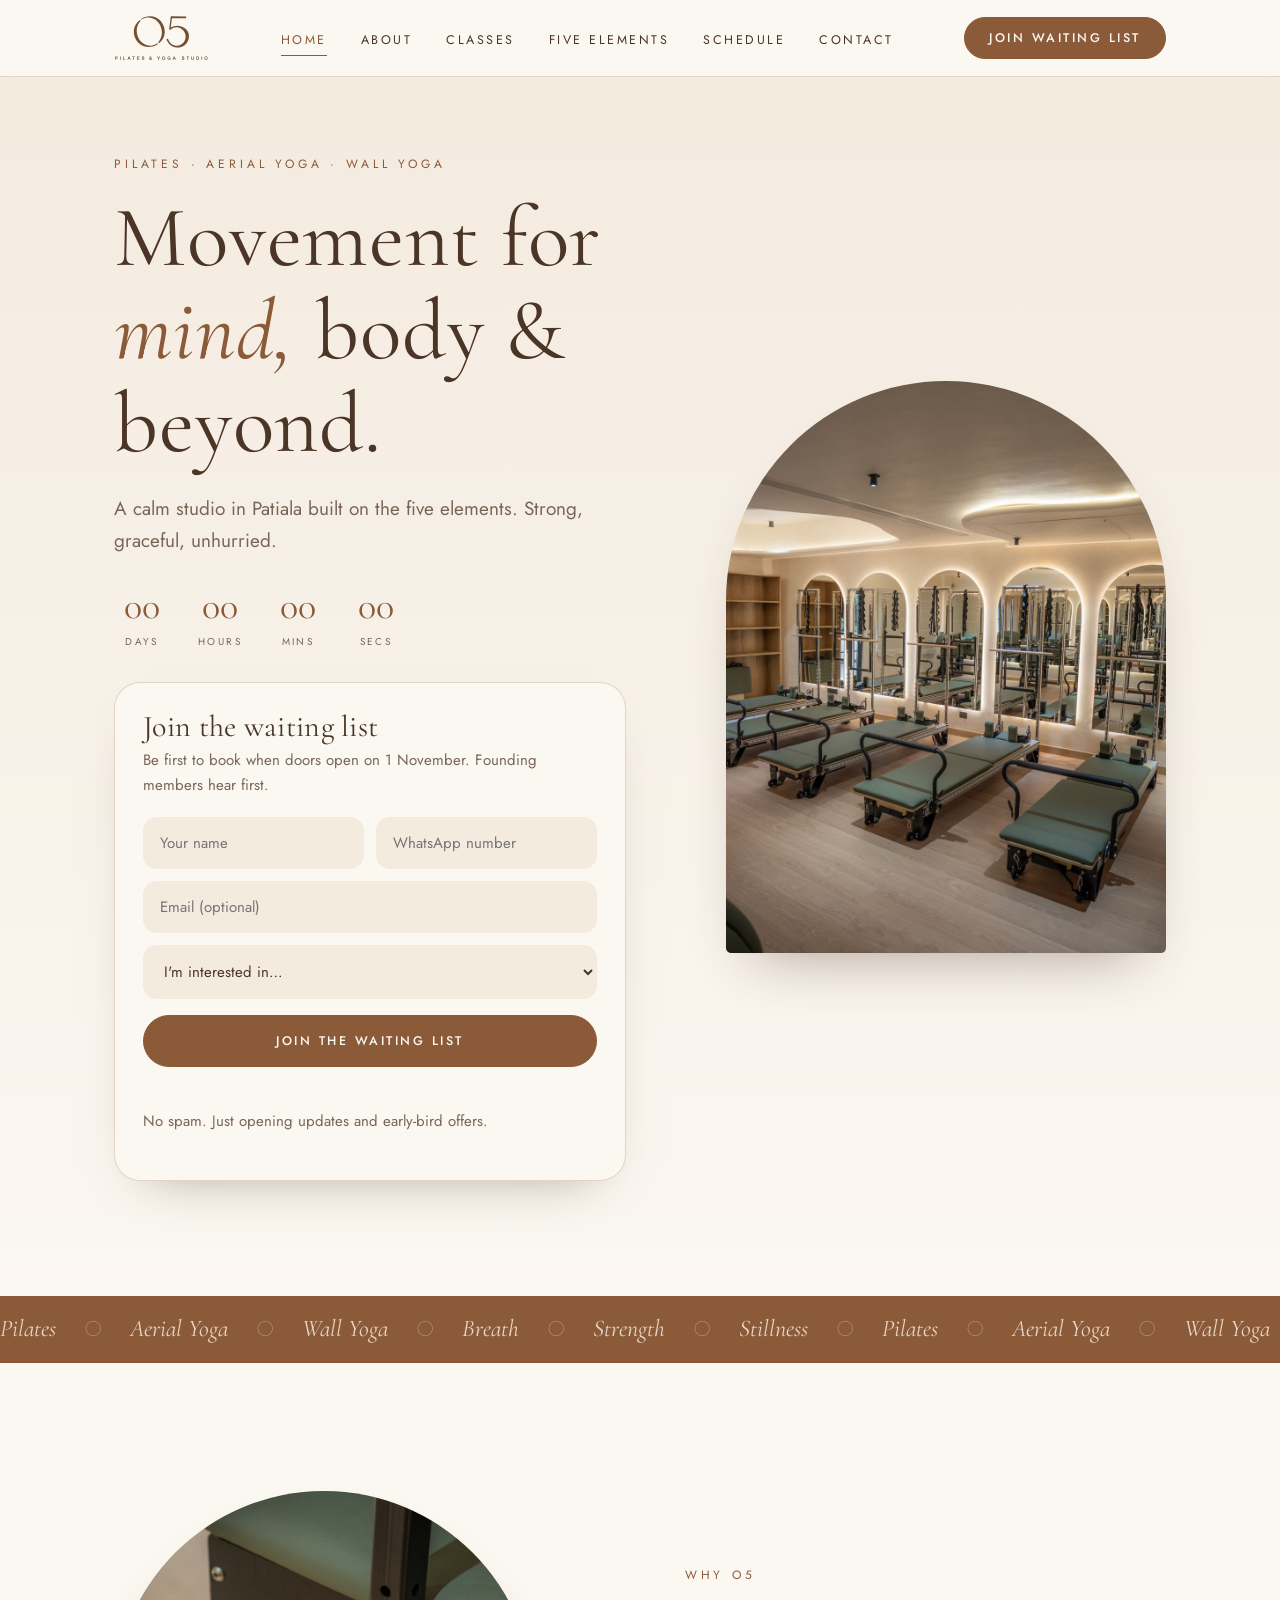
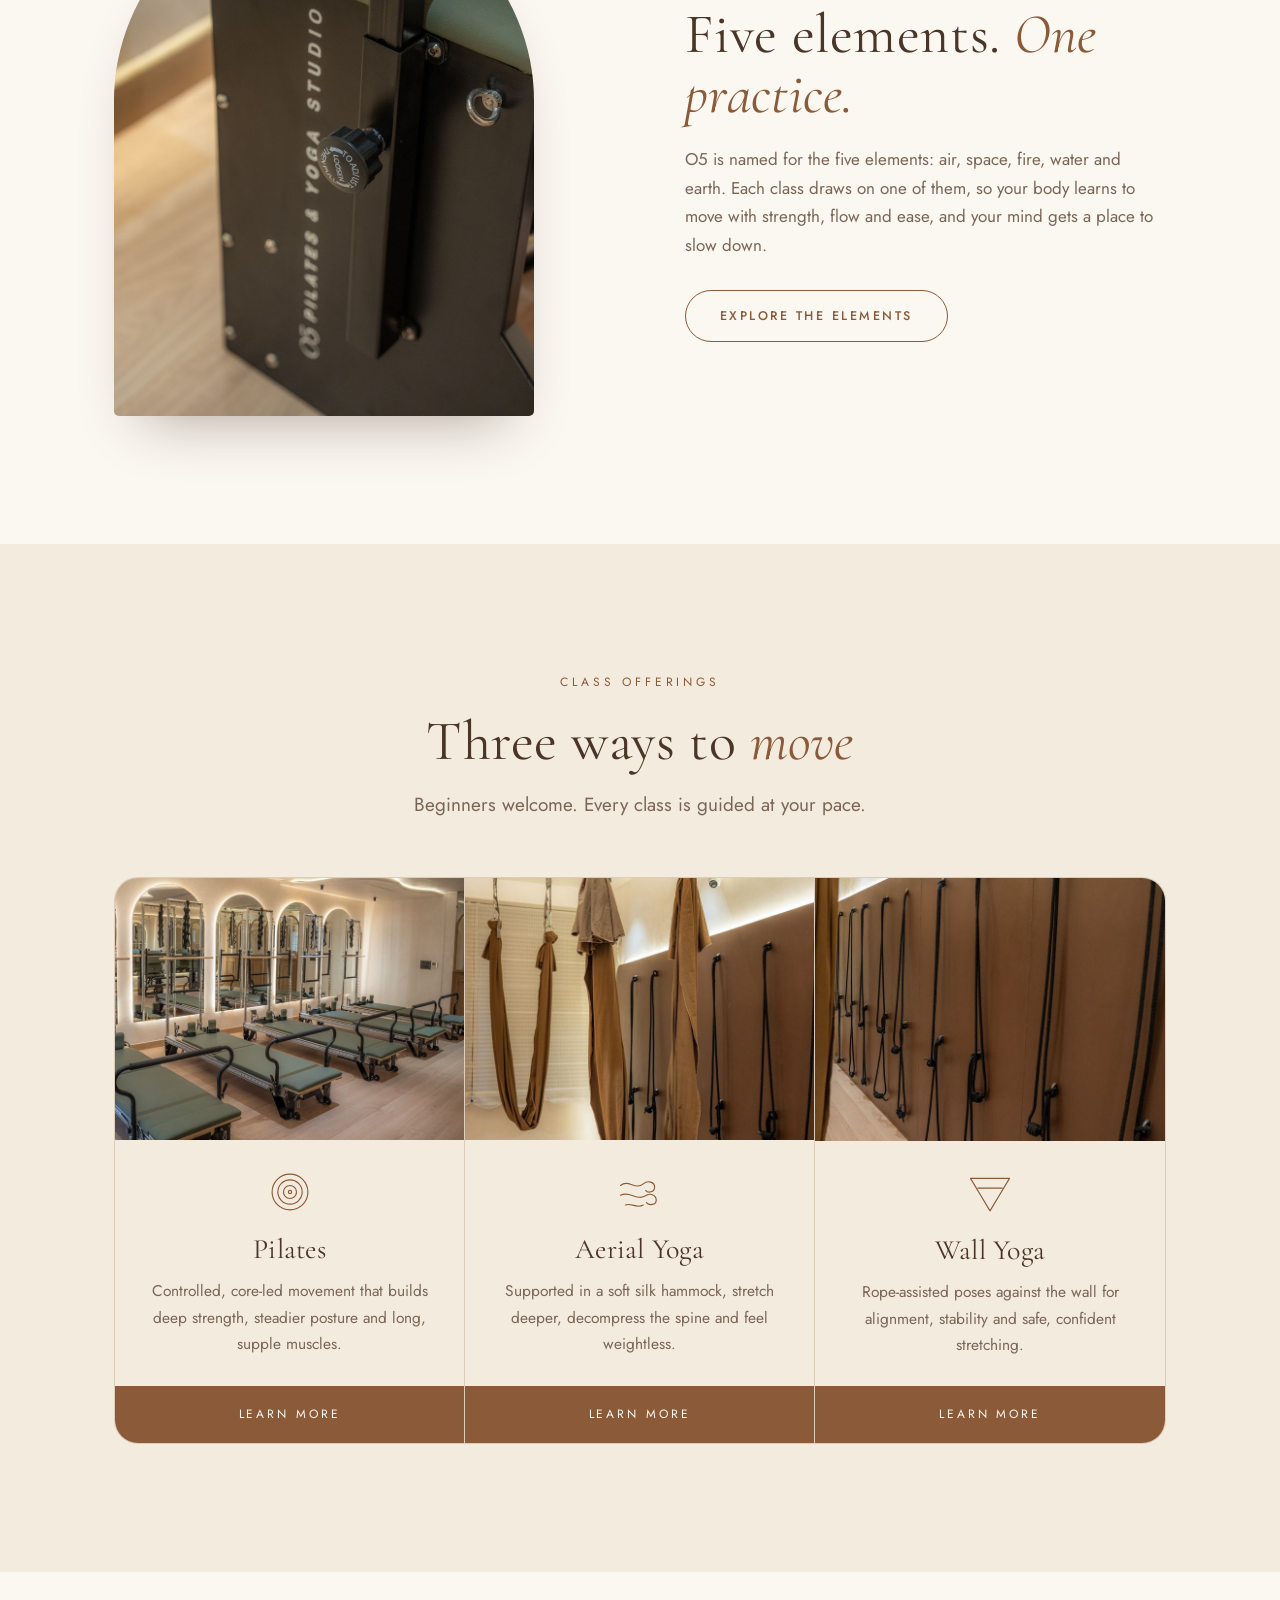
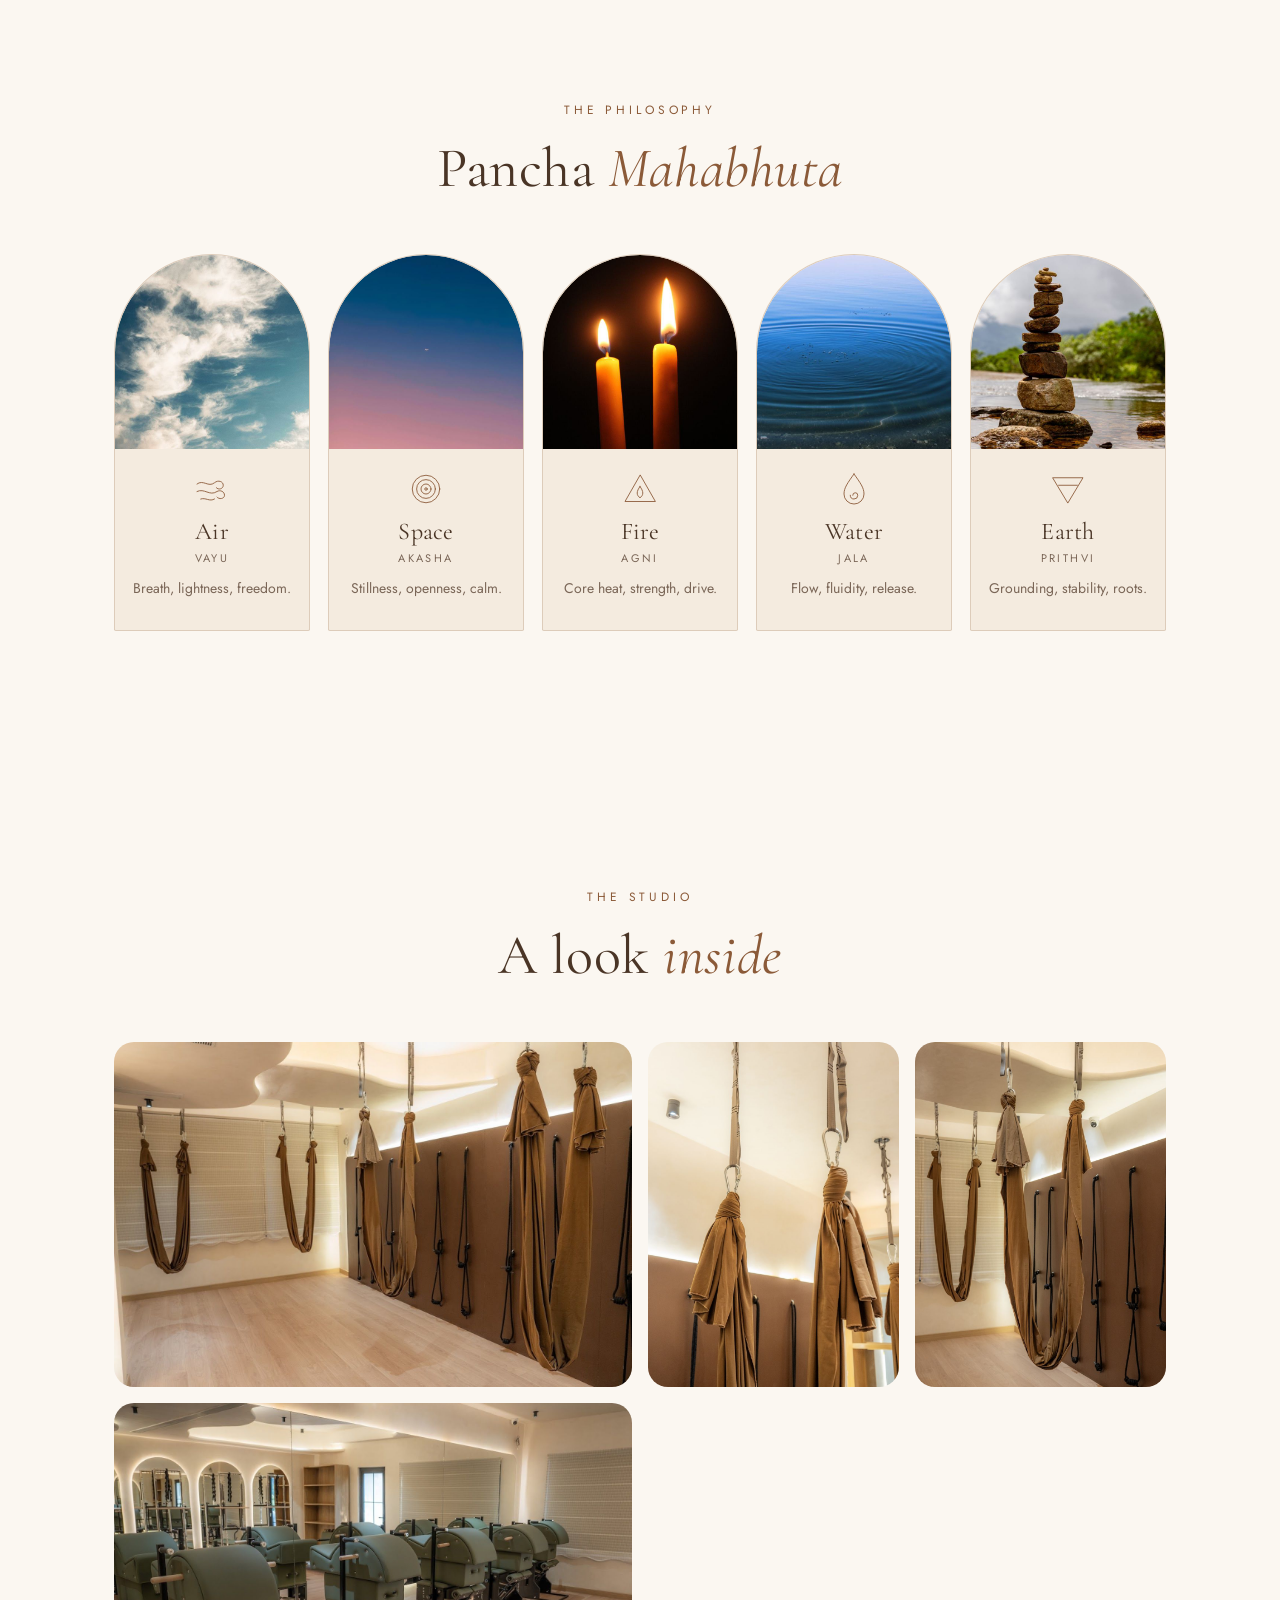
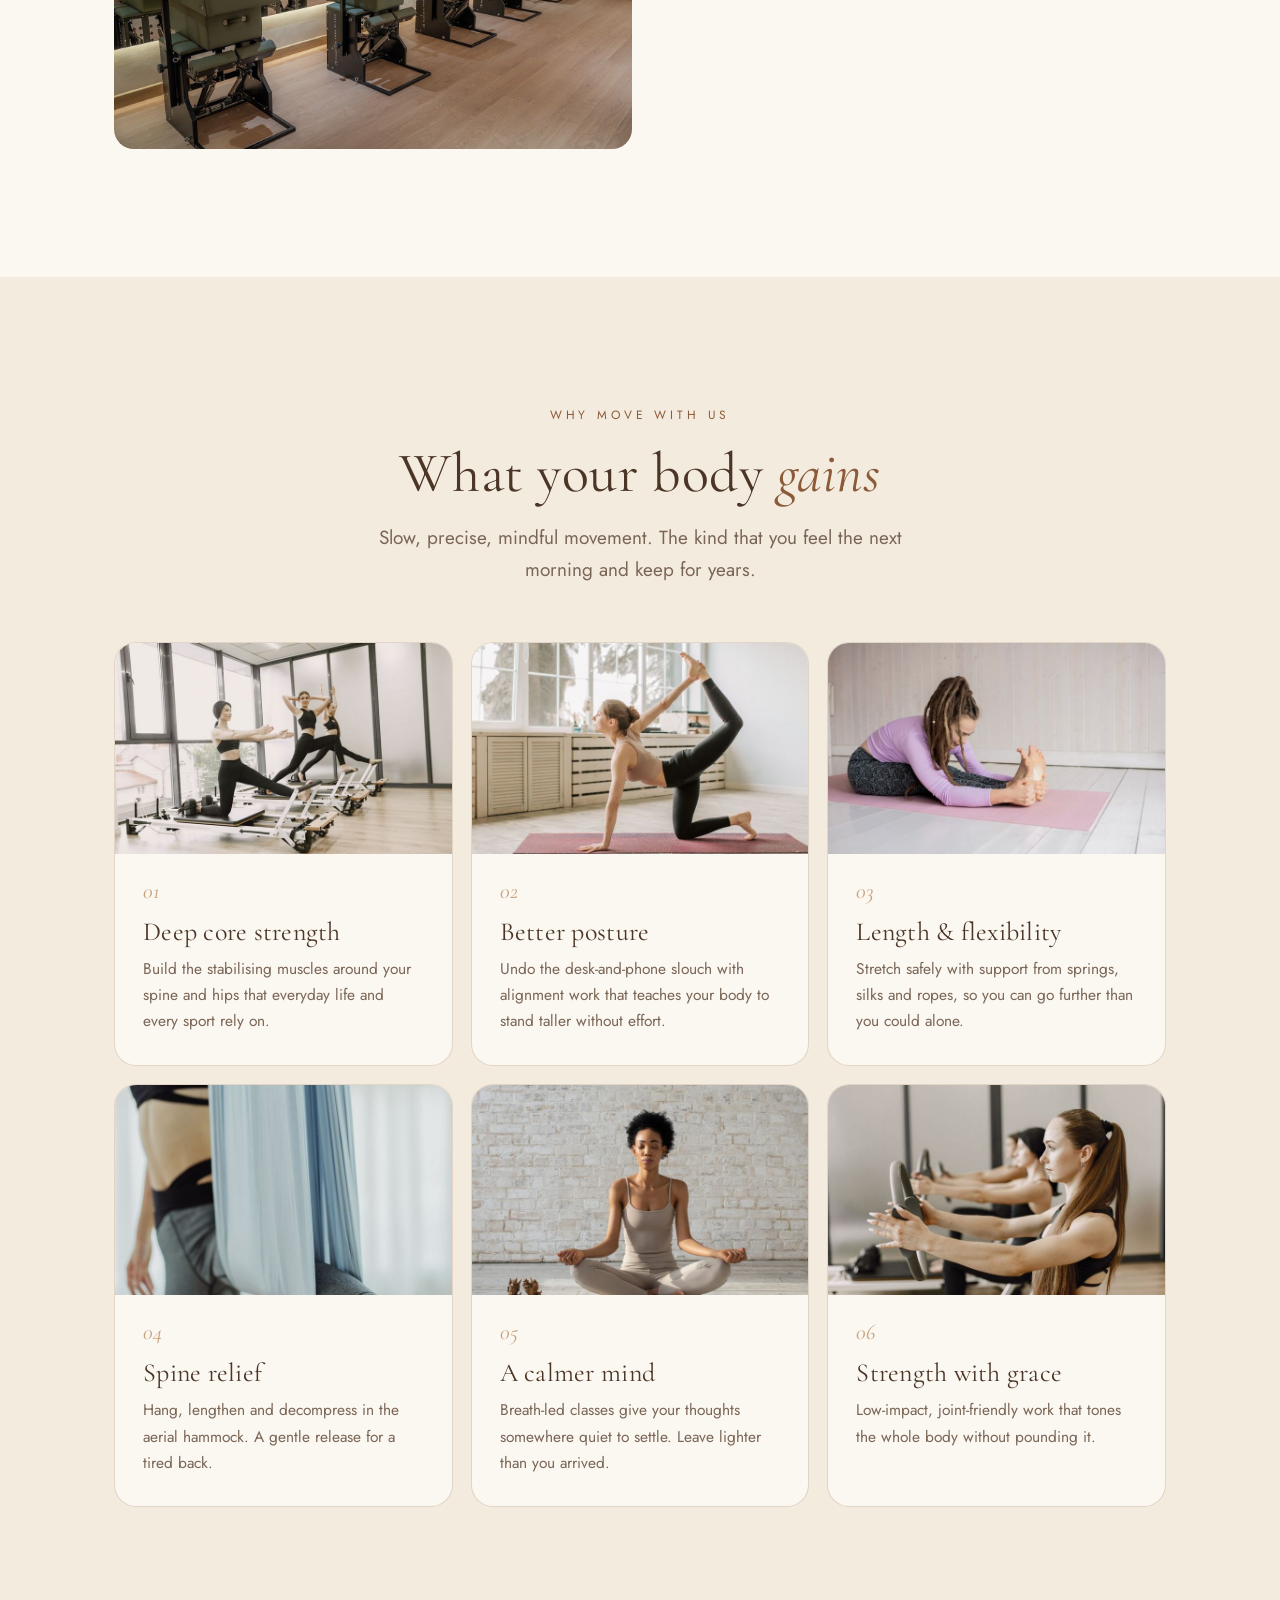
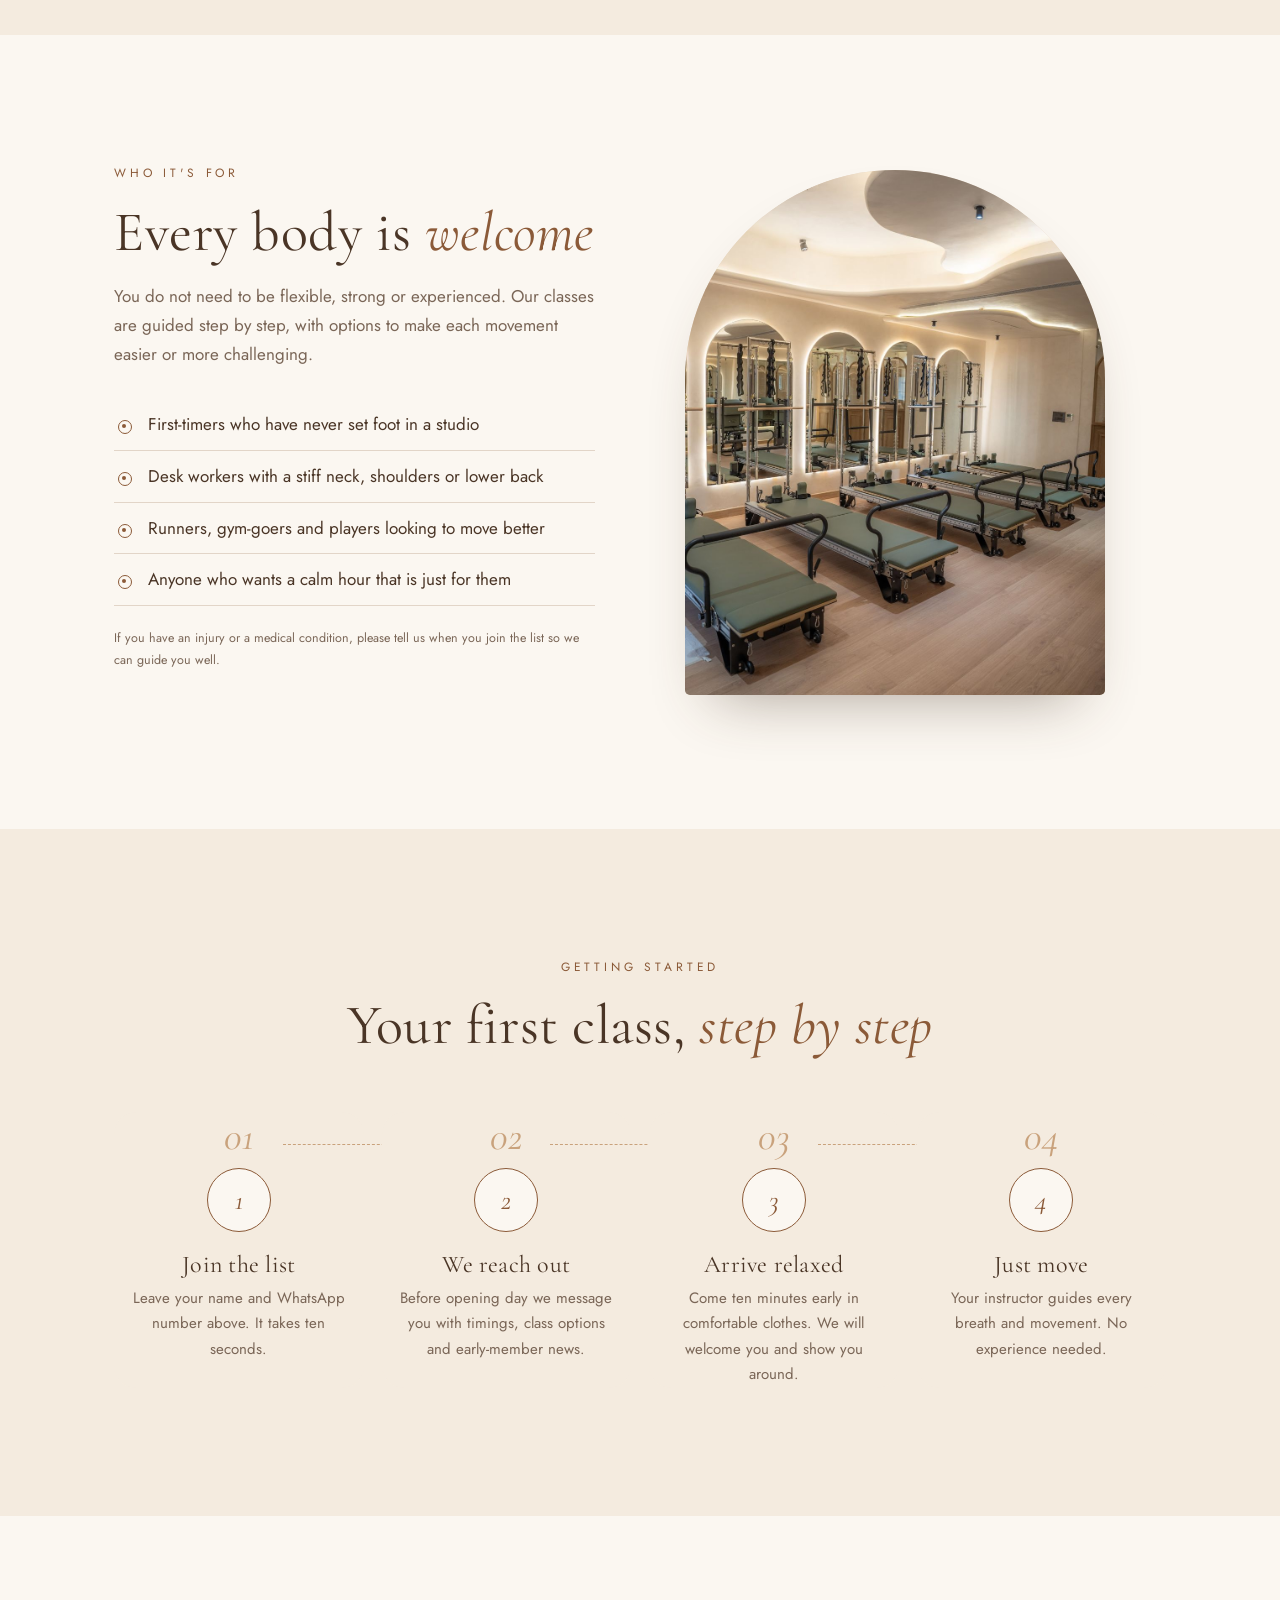
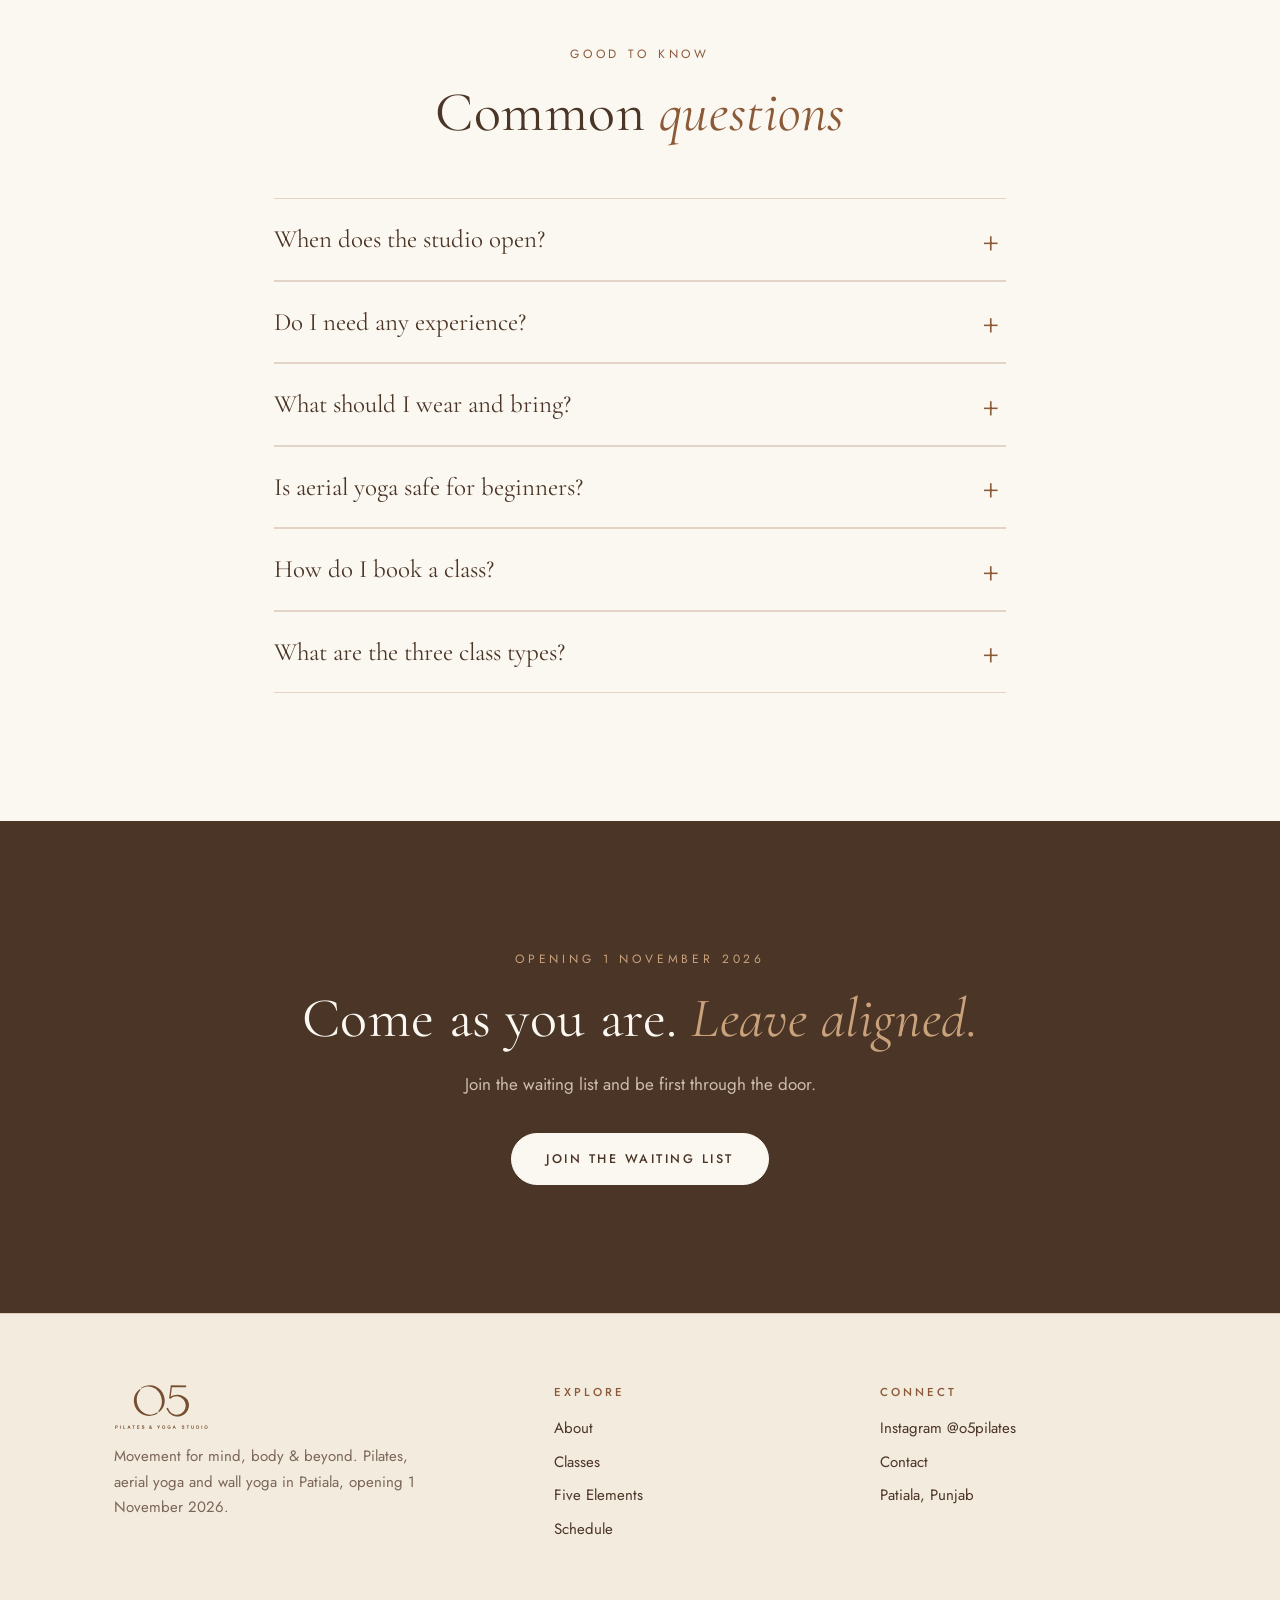
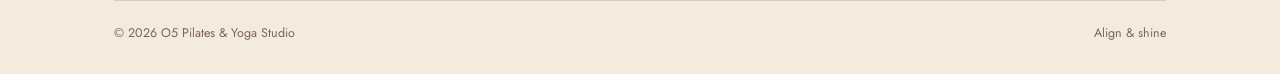
==== commit 31677011: "Add free Pexels photos to benefit cards and Five Elements (home and elements page) Co-Authored-By: C" ====
--- a/index.html
+++ b/index.html
@@ -72,7 +72,7 @@
 <section><div class="wrap">
   <div class="head center rv"><span class="eyebrow">The philosophy</span><h2>Pancha <em>Mahabhuta</em></h2></div>
   <div class="els rv">
-    <div class="el"><svg viewBox="0 0 64 64" fill="none" stroke="currentColor" stroke-width="1.4" stroke-linecap="round" stroke-linejoin="round"><path d="M8 24c10-8 18 6 28-2 6-5 14-2 14 4s-8 8-11 4"/><path d="M8 36c12-6 20 8 32 0 5-3 12 0 12 6s-9 7-12 3"/><path d="M14 48c8-3 14 5 22 0"/></svg><h3>Air</h3><small>Vayu</small><p>Breath, lightness, freedom.</p></div><div class="el"><svg viewBox="0 0 64 64" fill="none" stroke="currentColor" stroke-width="1.4" stroke-linecap="round" stroke-linejoin="round"><circle cx="32" cy="32" r="22"/><circle cx="32" cy="32" r="15"/><circle cx="32" cy="32" r="8"/><circle cx="32" cy="32" r="2"/></svg><h3>Space</h3><small>Akasha</small><p>Stillness, openness, calm.</p></div><div class="el"><svg viewBox="0 0 64 64" fill="none" stroke="currentColor" stroke-width="1.4" stroke-linecap="round" stroke-linejoin="round"><path d="M32 10 8 52h48z"/><path d="M32 28c6 8 6 14 0 18-6-4-6-10 0-18z"/></svg><h3>Fire</h3><small>Agni</small><p>Core heat, strength, drive.</p></div><div class="el"><svg viewBox="0 0 64 64" fill="none" stroke="currentColor" stroke-width="1.4" stroke-linecap="round" stroke-linejoin="round"><path d="M32 8C22 22 16 30 16 40a16 16 0 0 0 32 0c0-10-6-18-16-32z"/><path d="M26 42a6 6 0 0 0 12 0 4 4 0 0 0-8 0"/></svg><h3>Water</h3><small>Jala</small><p>Flow, fluidity, release.</p></div><div class="el"><svg viewBox="0 0 64 64" fill="none" stroke="currentColor" stroke-width="1.4" stroke-linecap="round" stroke-linejoin="round"><path d="M8 14h48L32 54z"/><path d="M17 26h30"/></svg><h3>Earth</h3><small>Prithvi</small><p>Grounding, stability, roots.</p></div>
+    <div class="el"><div class="eimg"><img src="img/el-air.jpg" alt="Air element" loading="lazy"></div><svg viewBox="0 0 64 64" fill="none" stroke="currentColor" stroke-width="1.4" stroke-linecap="round" stroke-linejoin="round"><path d="M8 24c10-8 18 6 28-2 6-5 14-2 14 4s-8 8-11 4"/><path d="M8 36c12-6 20 8 32 0 5-3 12 0 12 6s-9 7-12 3"/><path d="M14 48c8-3 14 5 22 0"/></svg><h3>Air</h3><small>Vayu</small><p>Breath, lightness, freedom.</p></div><div class="el"><div class="eimg"><img src="img/el-space.jpg" alt="Space element" loading="lazy"></div><svg viewBox="0 0 64 64" fill="none" stroke="currentColor" stroke-width="1.4" stroke-linecap="round" stroke-linejoin="round"><circle cx="32" cy="32" r="22"/><circle cx="32" cy="32" r="15"/><circle cx="32" cy="32" r="8"/><circle cx="32" cy="32" r="2"/></svg><h3>Space</h3><small>Akasha</small><p>Stillness, openness, calm.</p></div><div class="el"><div class="eimg"><img src="img/el-fire.jpg" alt="Fire element" loading="lazy"></div><svg viewBox="0 0 64 64" fill="none" stroke="currentColor" stroke-width="1.4" stroke-linecap="round" stroke-linejoin="round"><path d="M32 10 8 52h48z"/><path d="M32 28c6 8 6 14 0 18-6-4-6-10 0-18z"/></svg><h3>Fire</h3><small>Agni</small><p>Core heat, strength, drive.</p></div><div class="el"><div class="eimg"><img src="img/el-water.jpg" alt="Water element" loading="lazy"></div><svg viewBox="0 0 64 64" fill="none" stroke="currentColor" stroke-width="1.4" stroke-linecap="round" stroke-linejoin="round"><path d="M32 8C22 22 16 30 16 40a16 16 0 0 0 32 0c0-10-6-18-16-32z"/><path d="M26 42a6 6 0 0 0 12 0 4 4 0 0 0-8 0"/></svg><h3>Water</h3><small>Jala</small><p>Flow, fluidity, release.</p></div><div class="el"><div class="eimg"><img src="img/el-earth.jpg" alt="Earth element" loading="lazy"></div><svg viewBox="0 0 64 64" fill="none" stroke="currentColor" stroke-width="1.4" stroke-linecap="round" stroke-linejoin="round"><path d="M8 14h48L32 54z"/><path d="M17 26h30"/></svg><h3>Earth</h3><small>Prithvi</small><p>Grounding, stability, roots.</p></div>
   </div>
 </div></section>
 
--- a/css/style.css
+++ b/css/style.css
@@ -239,3 +239,14 @@
 .ben .bimg { margin: -32px -28px 24px; aspect-ratio: 16 / 10; overflow: hidden; }
 .ben .bimg img { width: 100%; height: 100%; object-fit: cover; transition: transform .7s ease; }
 .ben:hover .bimg img { transform: scale(1.06); }
+
+/* element photos */
+.el { overflow: hidden; }
+.el .eimg { margin: -38px -14px 20px; aspect-ratio: 1 / 1; overflow: hidden; border-radius: 999px 999px 0 0; }
+.el .eimg img { width: 100%; height: 100%; object-fit: cover; transition: transform .7s ease; }
+.el:hover .eimg img { transform: scale(1.07); }
+.el svg { width: 40px; height: 40px; margin-bottom: 10px; }
+.el-full { grid-template-columns: 120px 1fr 240px; align-items: center; }
+.el-pic { aspect-ratio: 1 / 1; border-radius: 999px 999px 18px 18px; overflow: hidden; background: var(--sand); box-shadow: 0 24px 40px -28px rgba(74, 53, 38, .5); }
+.el-pic img { width: 100%; height: 100%; object-fit: cover; }
+@media (max-width: 900px) { .el-full { grid-template-columns: 1fr; } .el-pic { max-width: 280px; } }
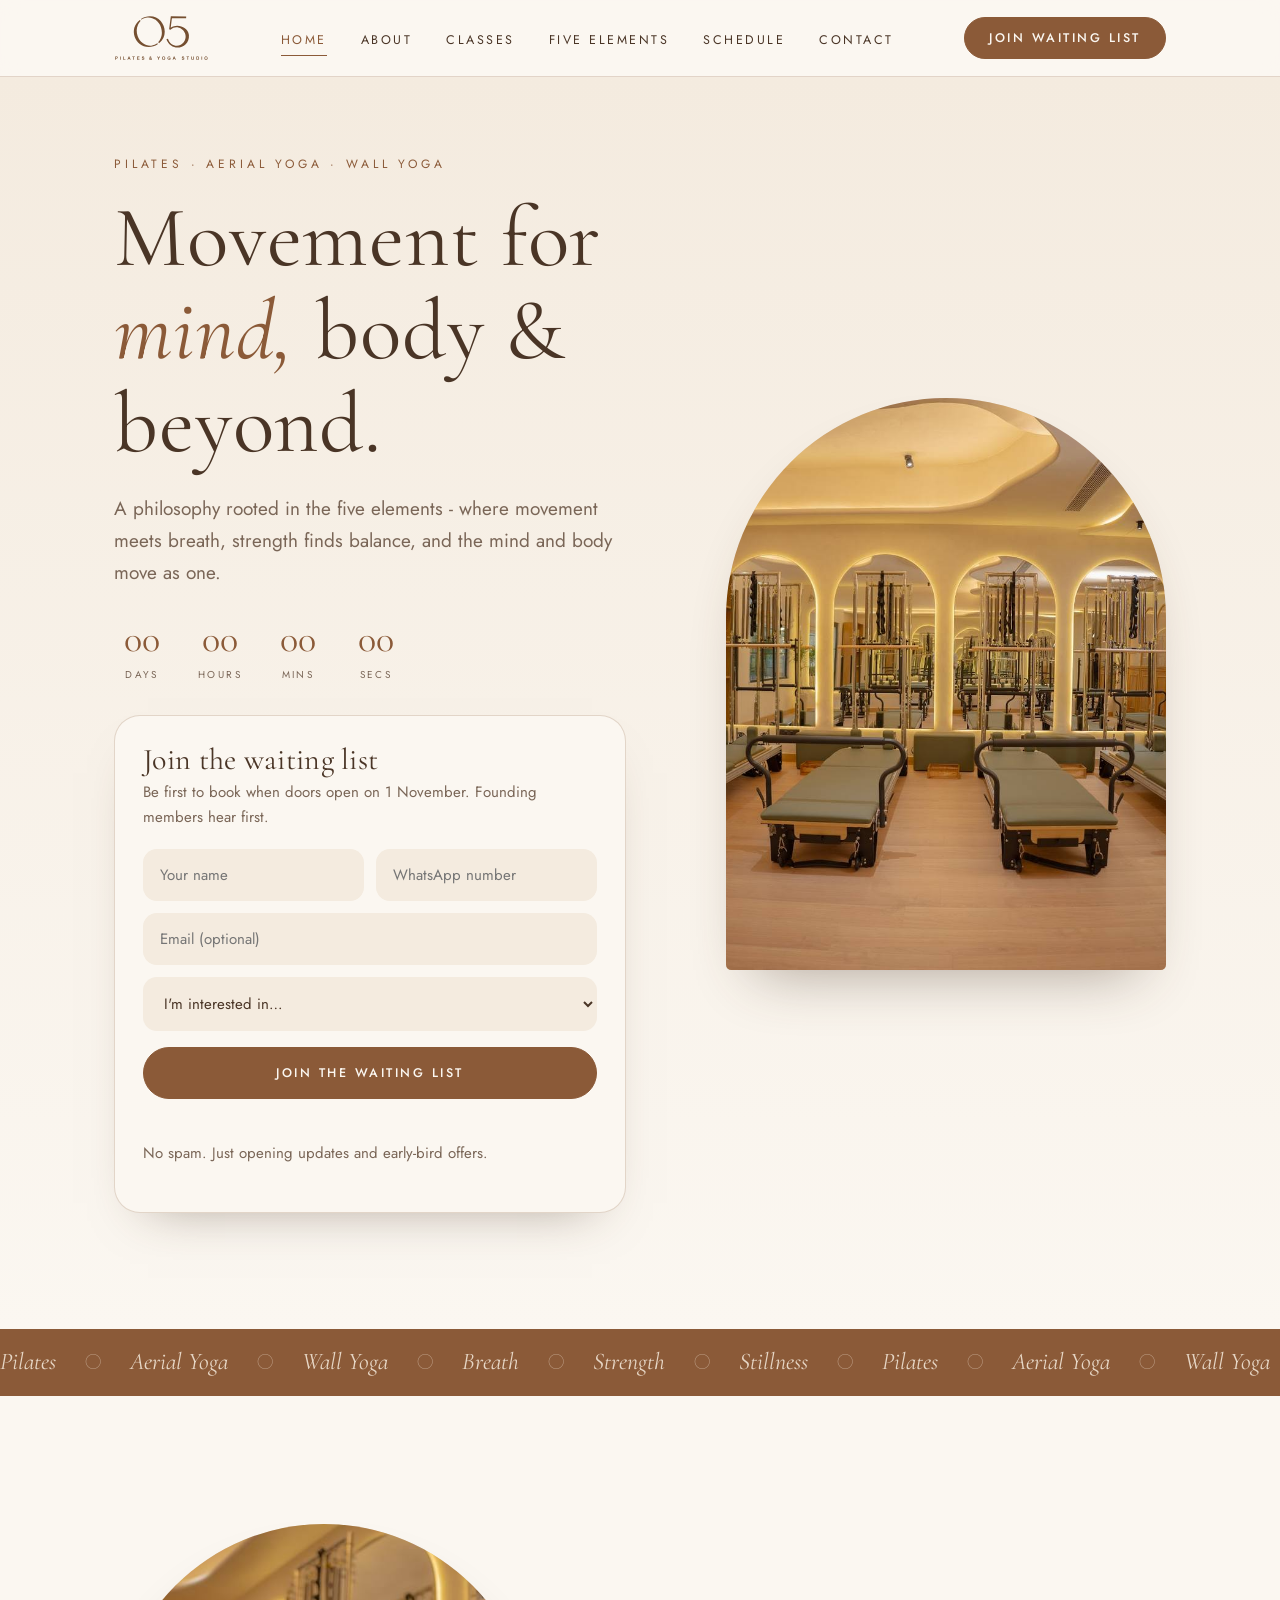
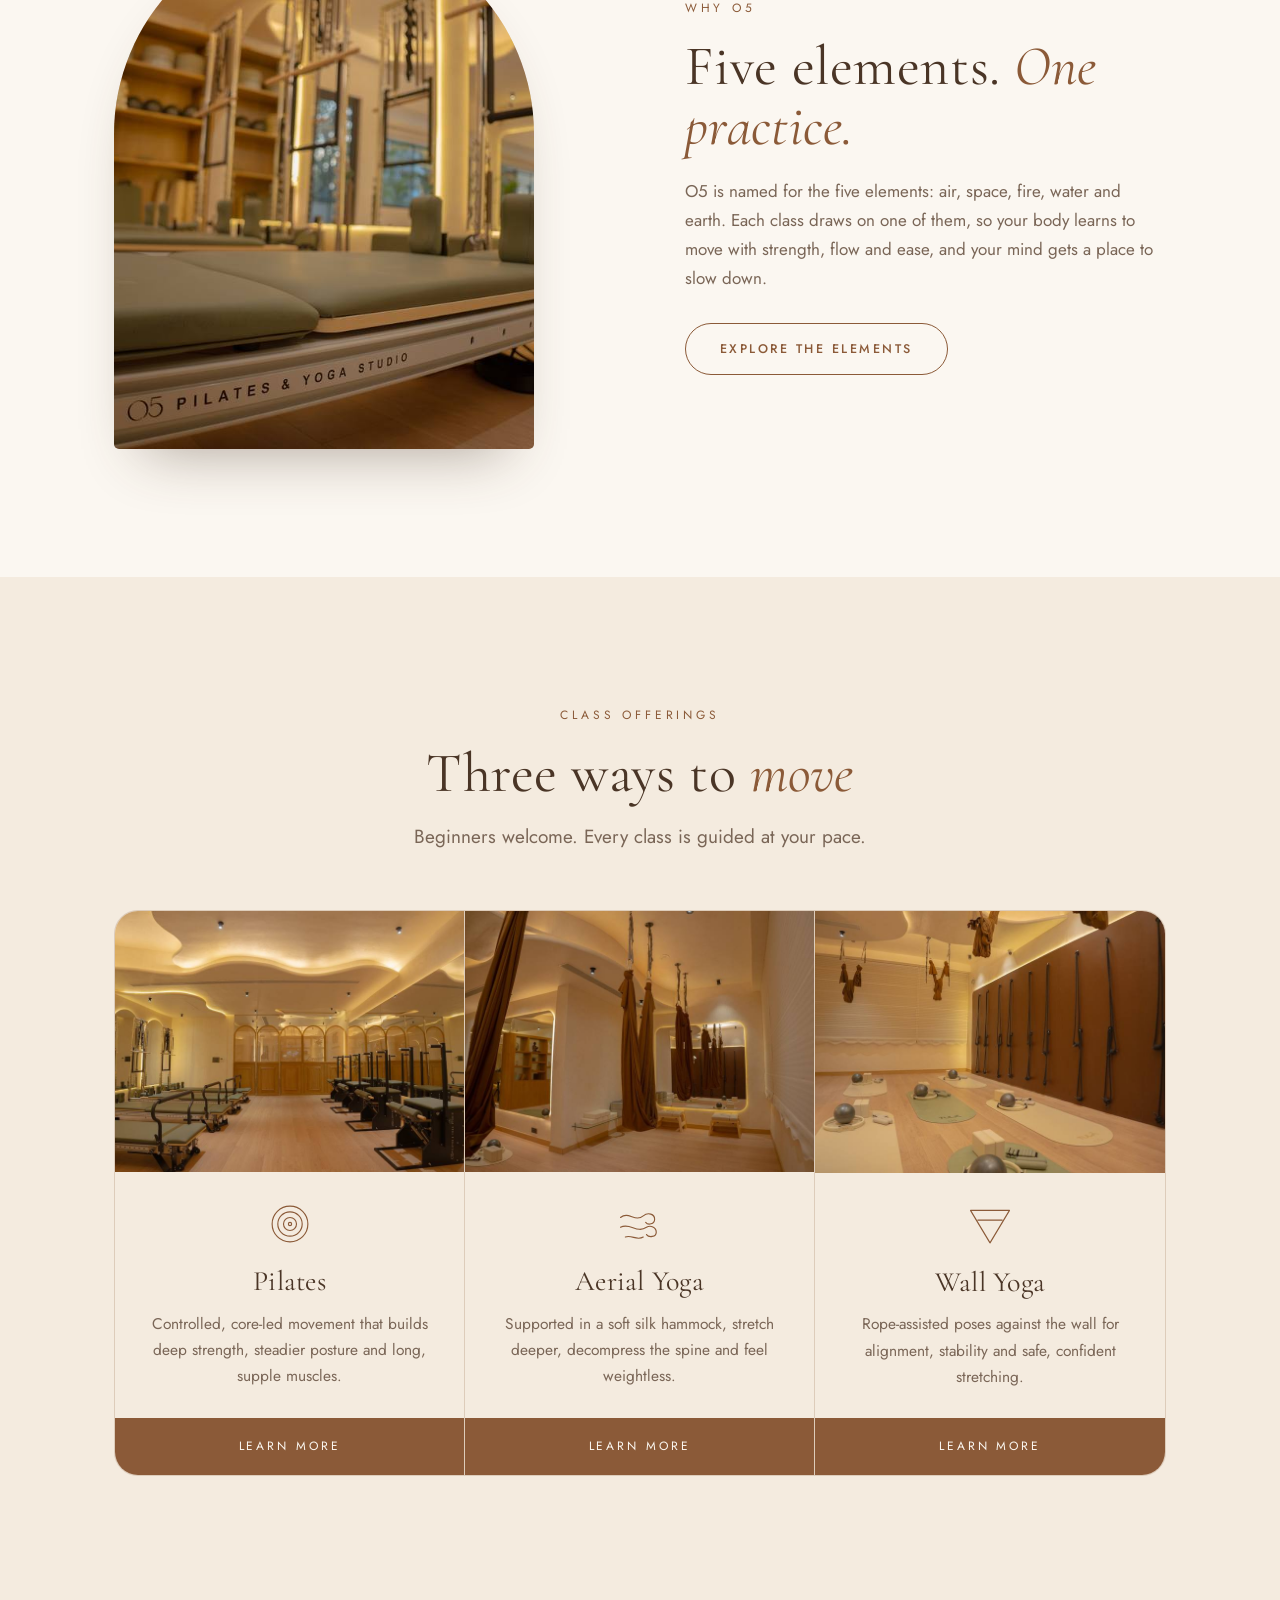
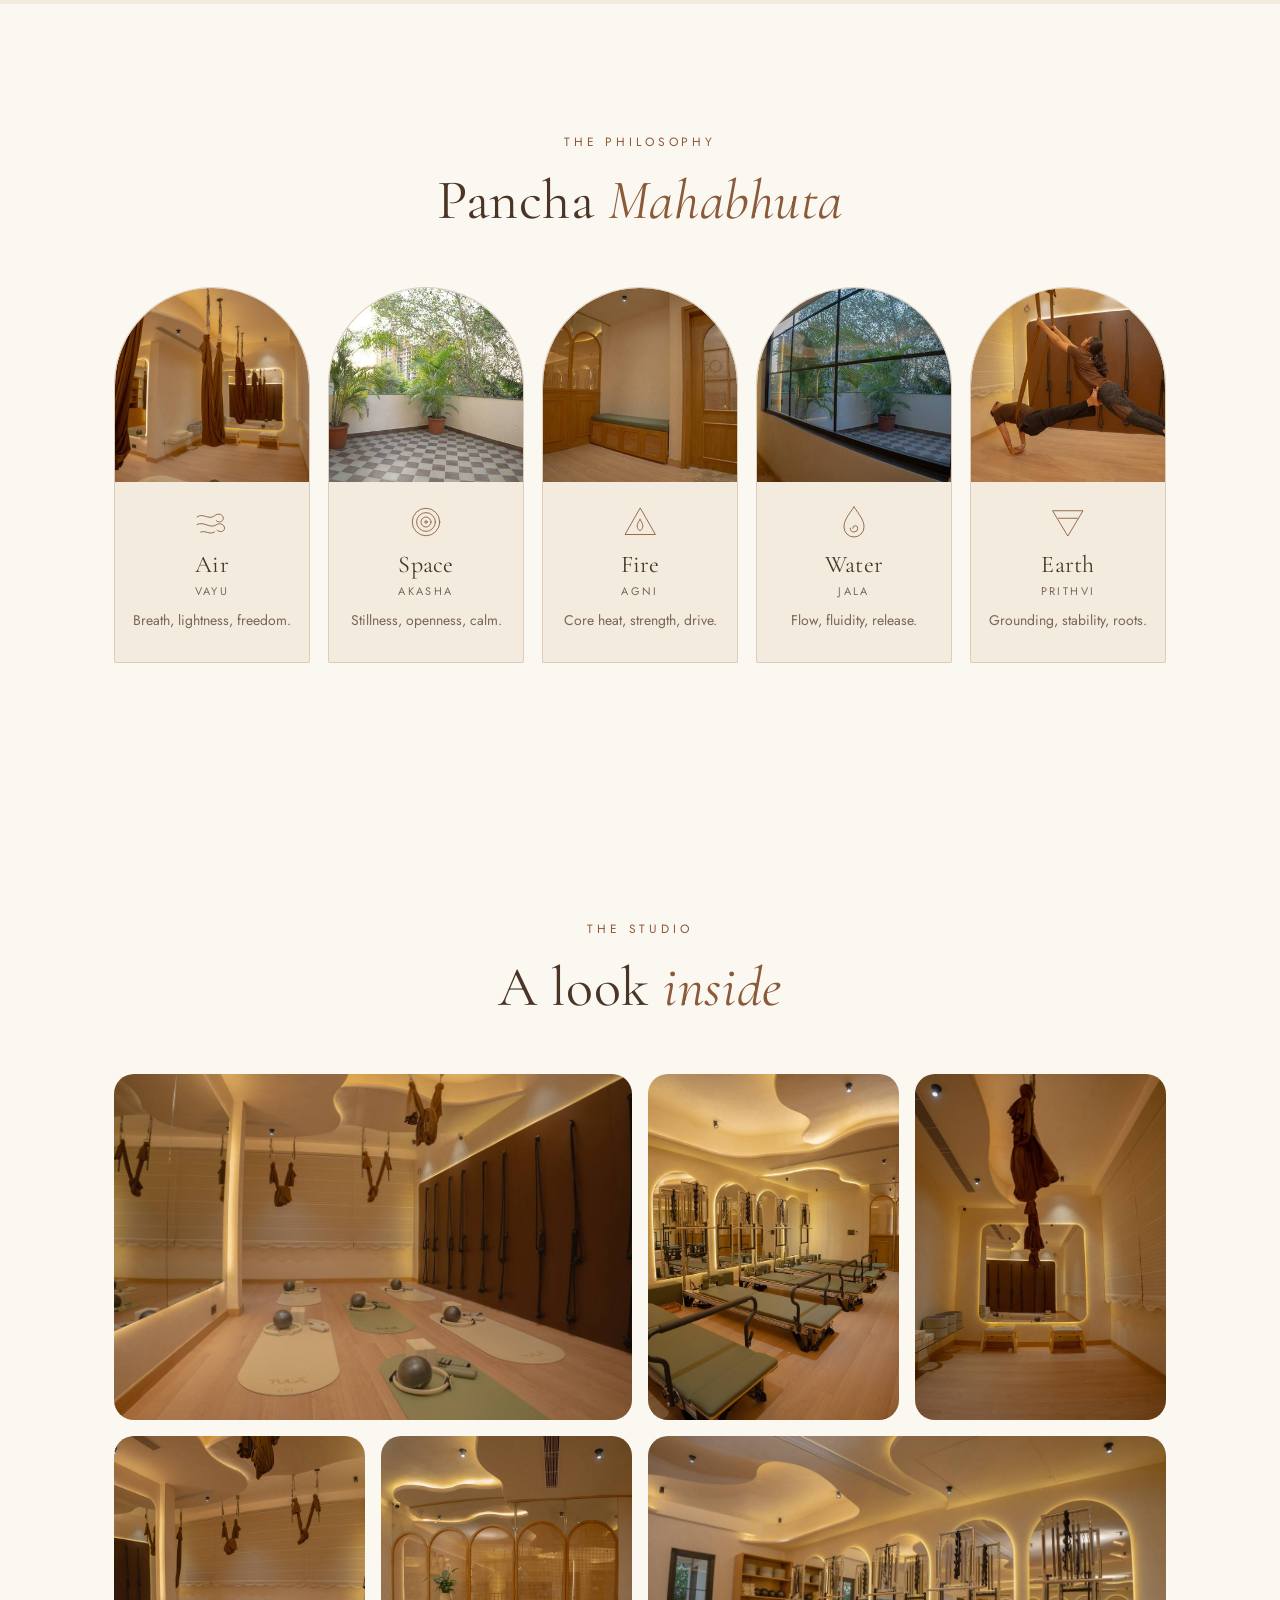
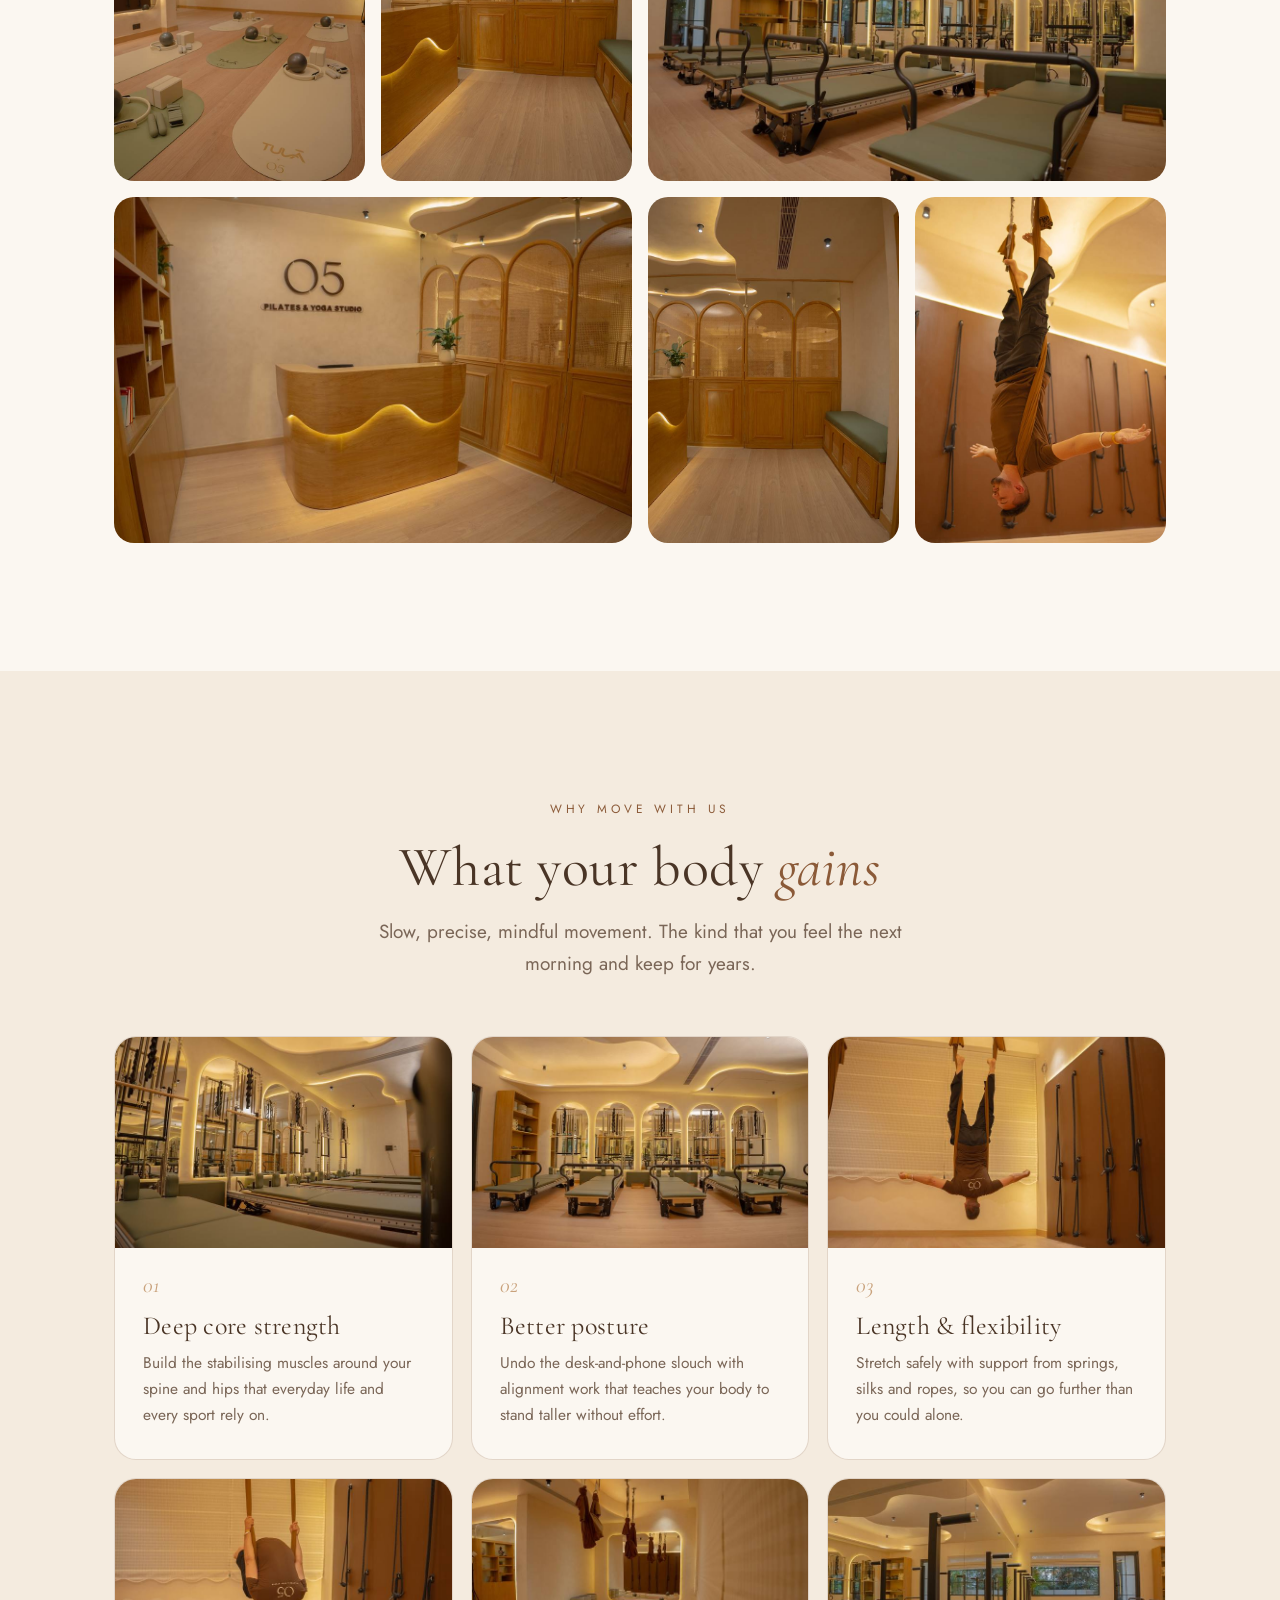
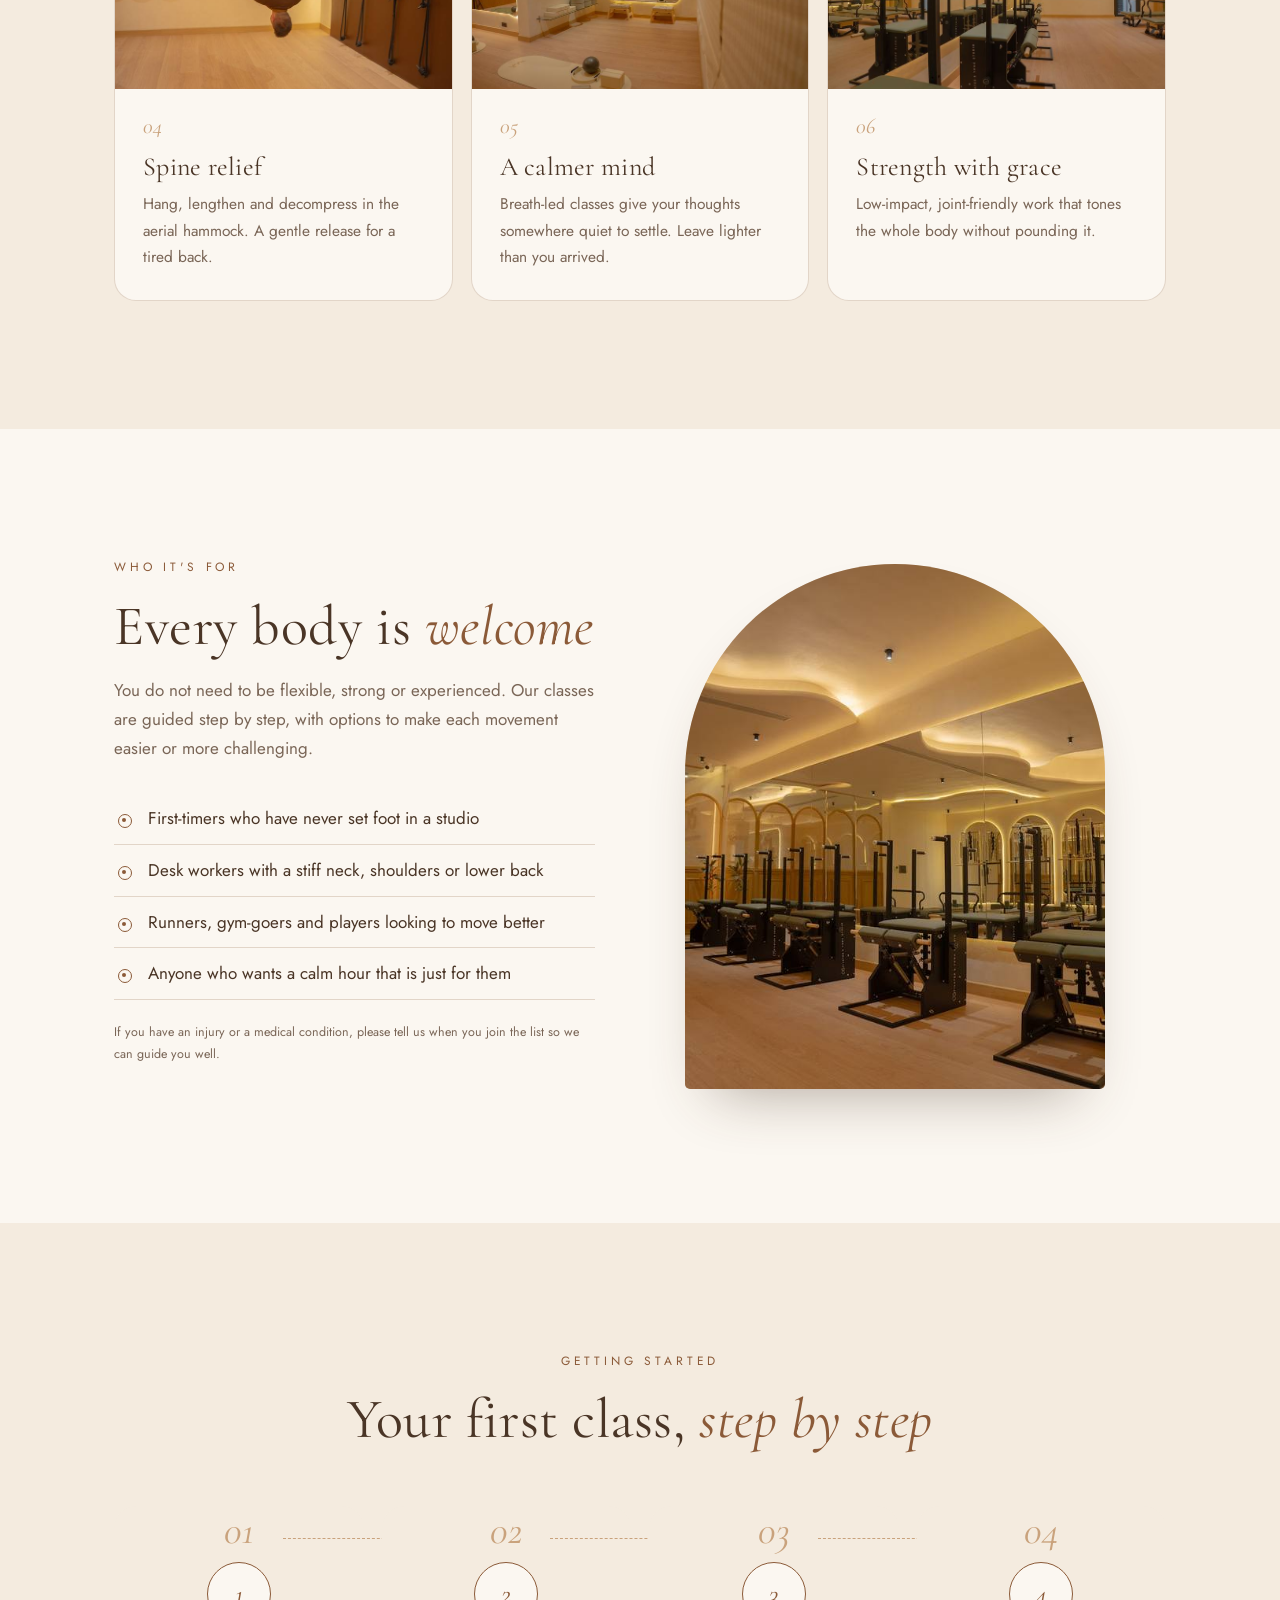
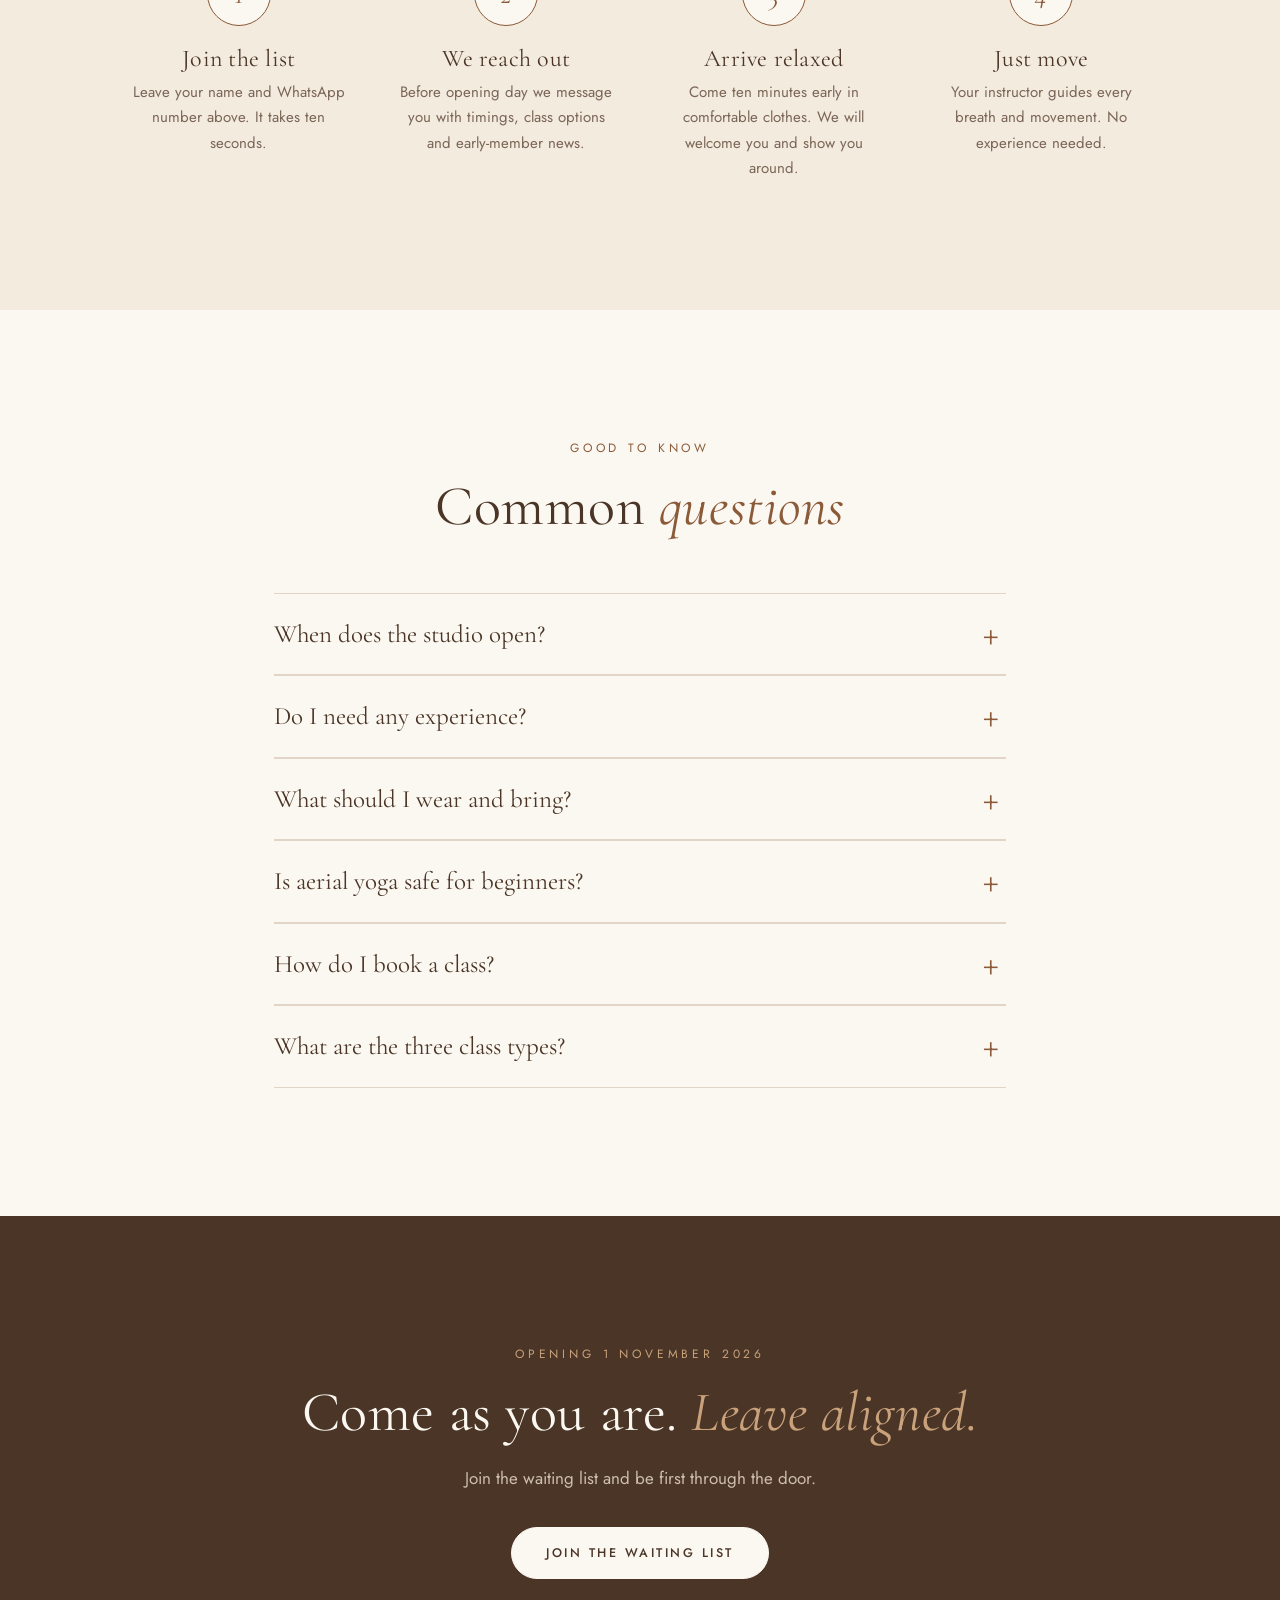
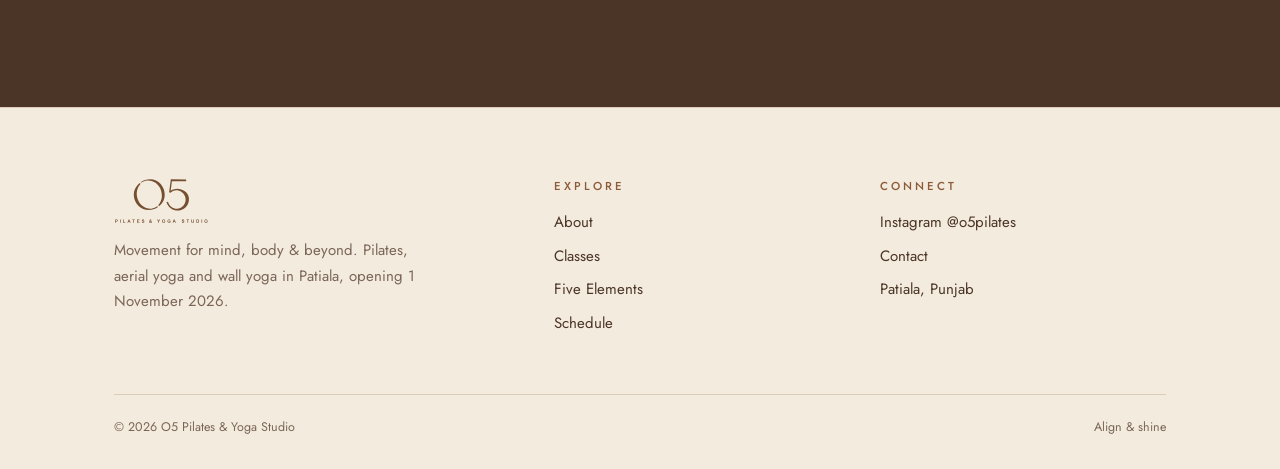
==== commit 1757a8f1: "Home: new hero line, studio photos across the page, images compressed Co-Authored-By: Claude Sonnet " ====
--- a/index.html
+++ b/index.html
@@ -25,7 +25,7 @@
   <div>
     <span class="eyebrow">Pilates &middot; Aerial Yoga &middot; Wall Yoga</span>
     <h1>Movement for <em>mind,</em> body &amp; beyond.</h1>
-    <p class="lead">A calm studio in Patiala built on the five elements. Strong, graceful, unhurried.</p>
+    <p class="lead">A philosophy rooted in the five elements - where movement meets breath, strength finds balance, and the mind and body move as one.</p>
     <div class="countdown" id="countdown" aria-label="Time until opening day"><div><b>00</b><span>Days</span></div><div><b>00</b><span>Hours</span></div><div><b>00</b><span>Mins</span></div><div><b>00</b><span>Secs</span></div></div>
     <form class="wait" data-waitlist id="waitlist" novalidate>
   <h3>Join the waiting list</h3>
@@ -79,10 +79,15 @@
 <section><div class="wrap">
   <div class="head center rv"><span class="eyebrow">The studio</span><h2>A look <em>inside</em></h2></div>
   <div class="gallery rv">
-    <img class="g1" src="img/gal-aerial-room.jpg" alt="Aerial silks and wall ropes in the O5 studio" loading="lazy">
-    <img src="img/gal-silks.jpg" alt="Aerial silks hanging from the ceiling" loading="lazy">
-    <img src="img/gal-hammock.jpg" alt="Aerial hammock and wall ropes" loading="lazy">
-    <img class="g1" src="img/gal-chairs.jpg" alt="Pilates chairs facing arched mirrors" loading="lazy">
+    <img class="g1" src="img/gal-aerial-room.jpg" alt="Aerial hammocks and wall ropes in the O5 studio" loading="lazy">
+    <img src="img/gal-silks.jpg" alt="Reformers lined up in the O5 studio" loading="lazy">
+    <img src="img/gal-hammock.jpg" alt="Aerial hammock in its own calm room" loading="lazy">
+    <img src="img/gal-mats.jpg" alt="Yoga mats and props laid out for class" loading="lazy">
+    <img src="img/gal-reception.jpg" alt="The O5 reception desk" loading="lazy">
+    <img class="g1" src="img/gal-chairs.jpg" alt="Pilates reformers facing arched mirrors" loading="lazy">
+    <img class="g1" src="img/gal-reception-wide.jpg" alt="O5 Pilates and Yoga Studio reception" loading="lazy">
+    <img src="img/gal-door.jpg" alt="The arched studio entrance" loading="lazy">
+    <img src="img/gal-flow.jpg" alt="Aerial yoga in the silks" loading="lazy">
   </div>
 </div></section>
 <section style="background:var(--cream)"><div class="wrap">
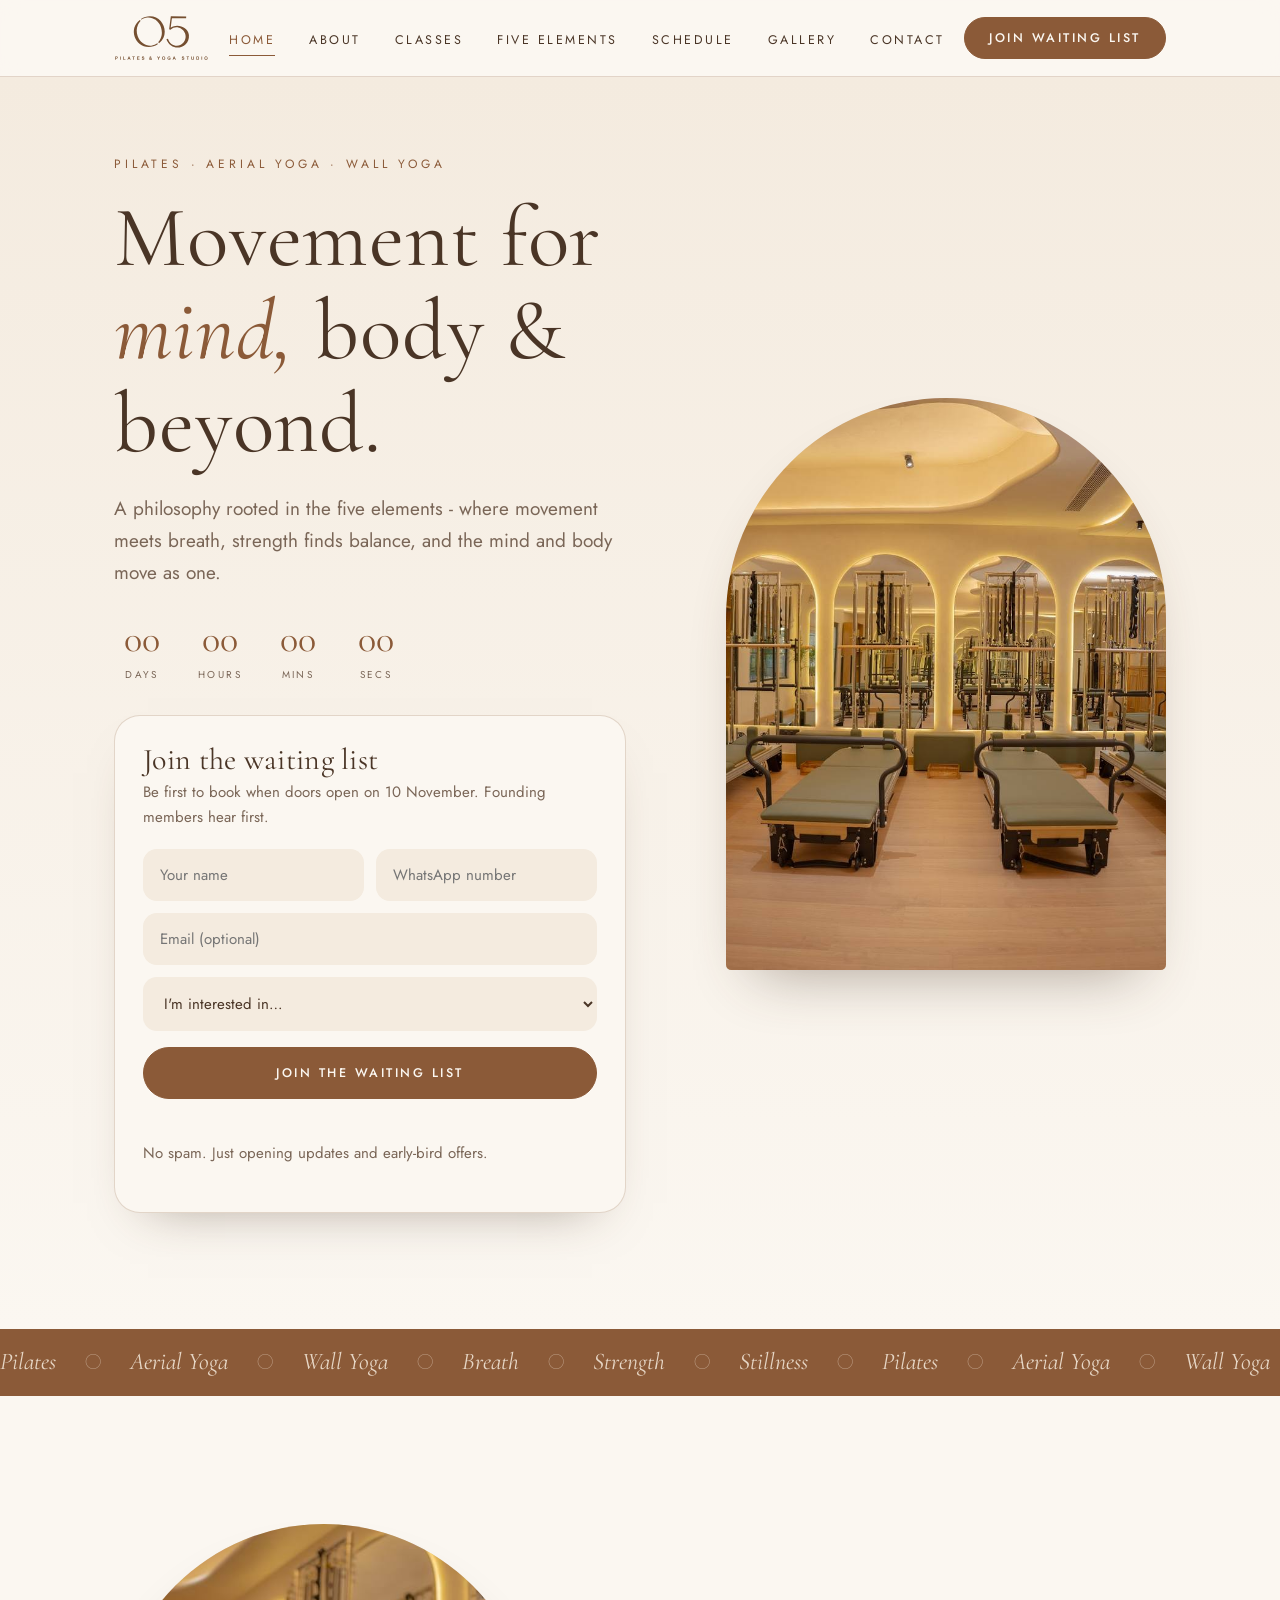
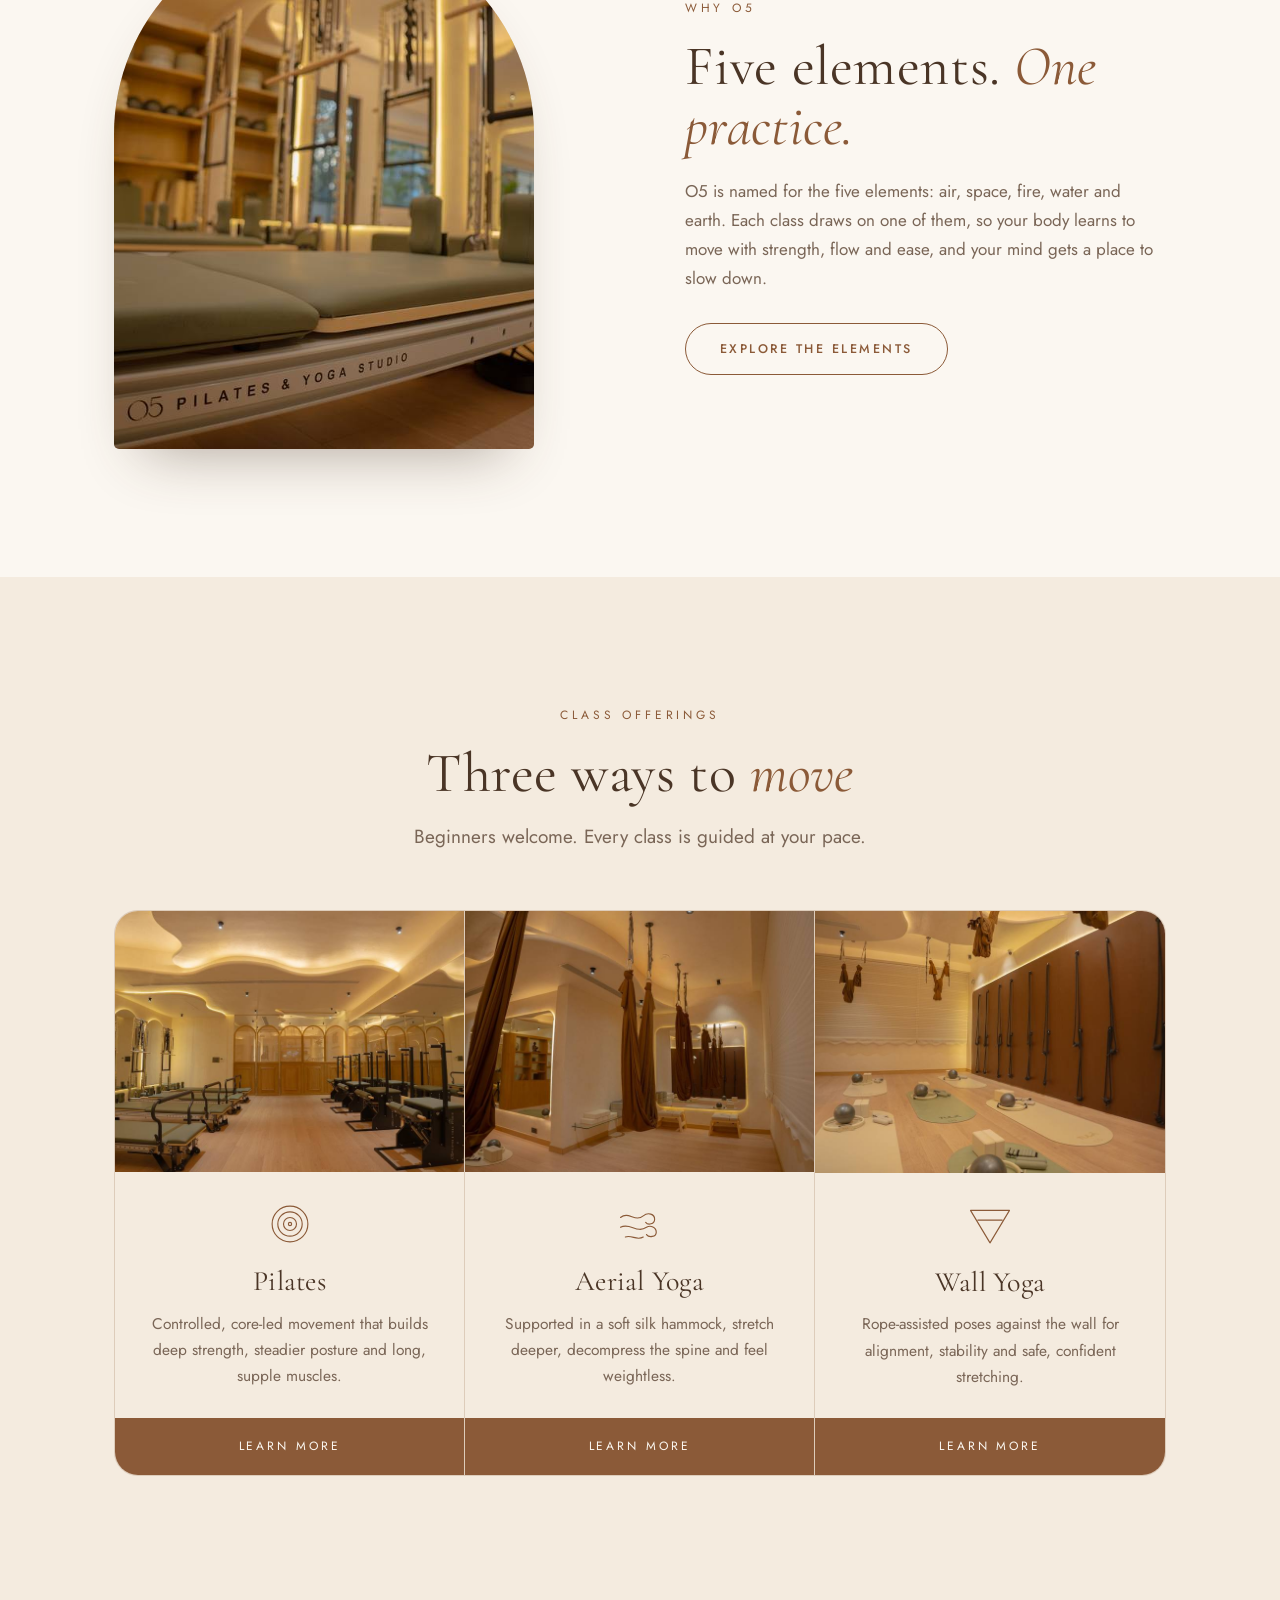
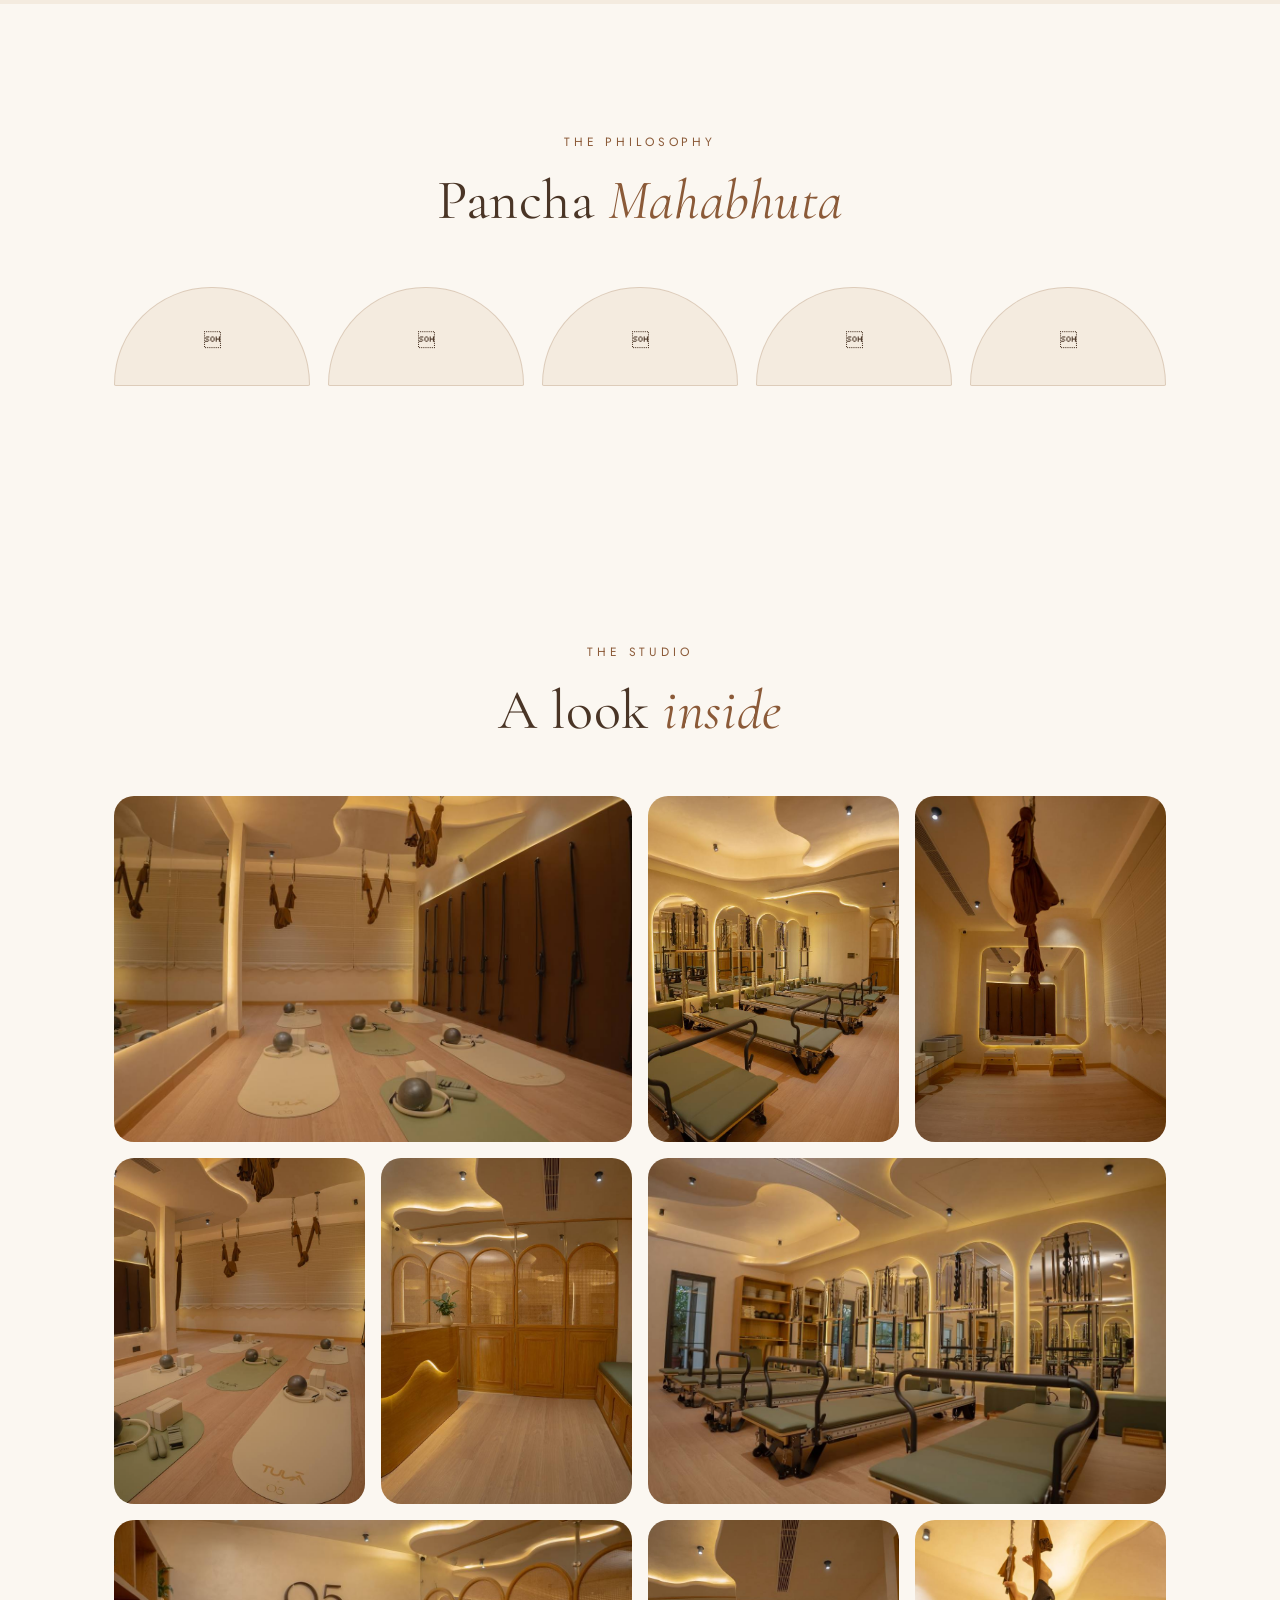
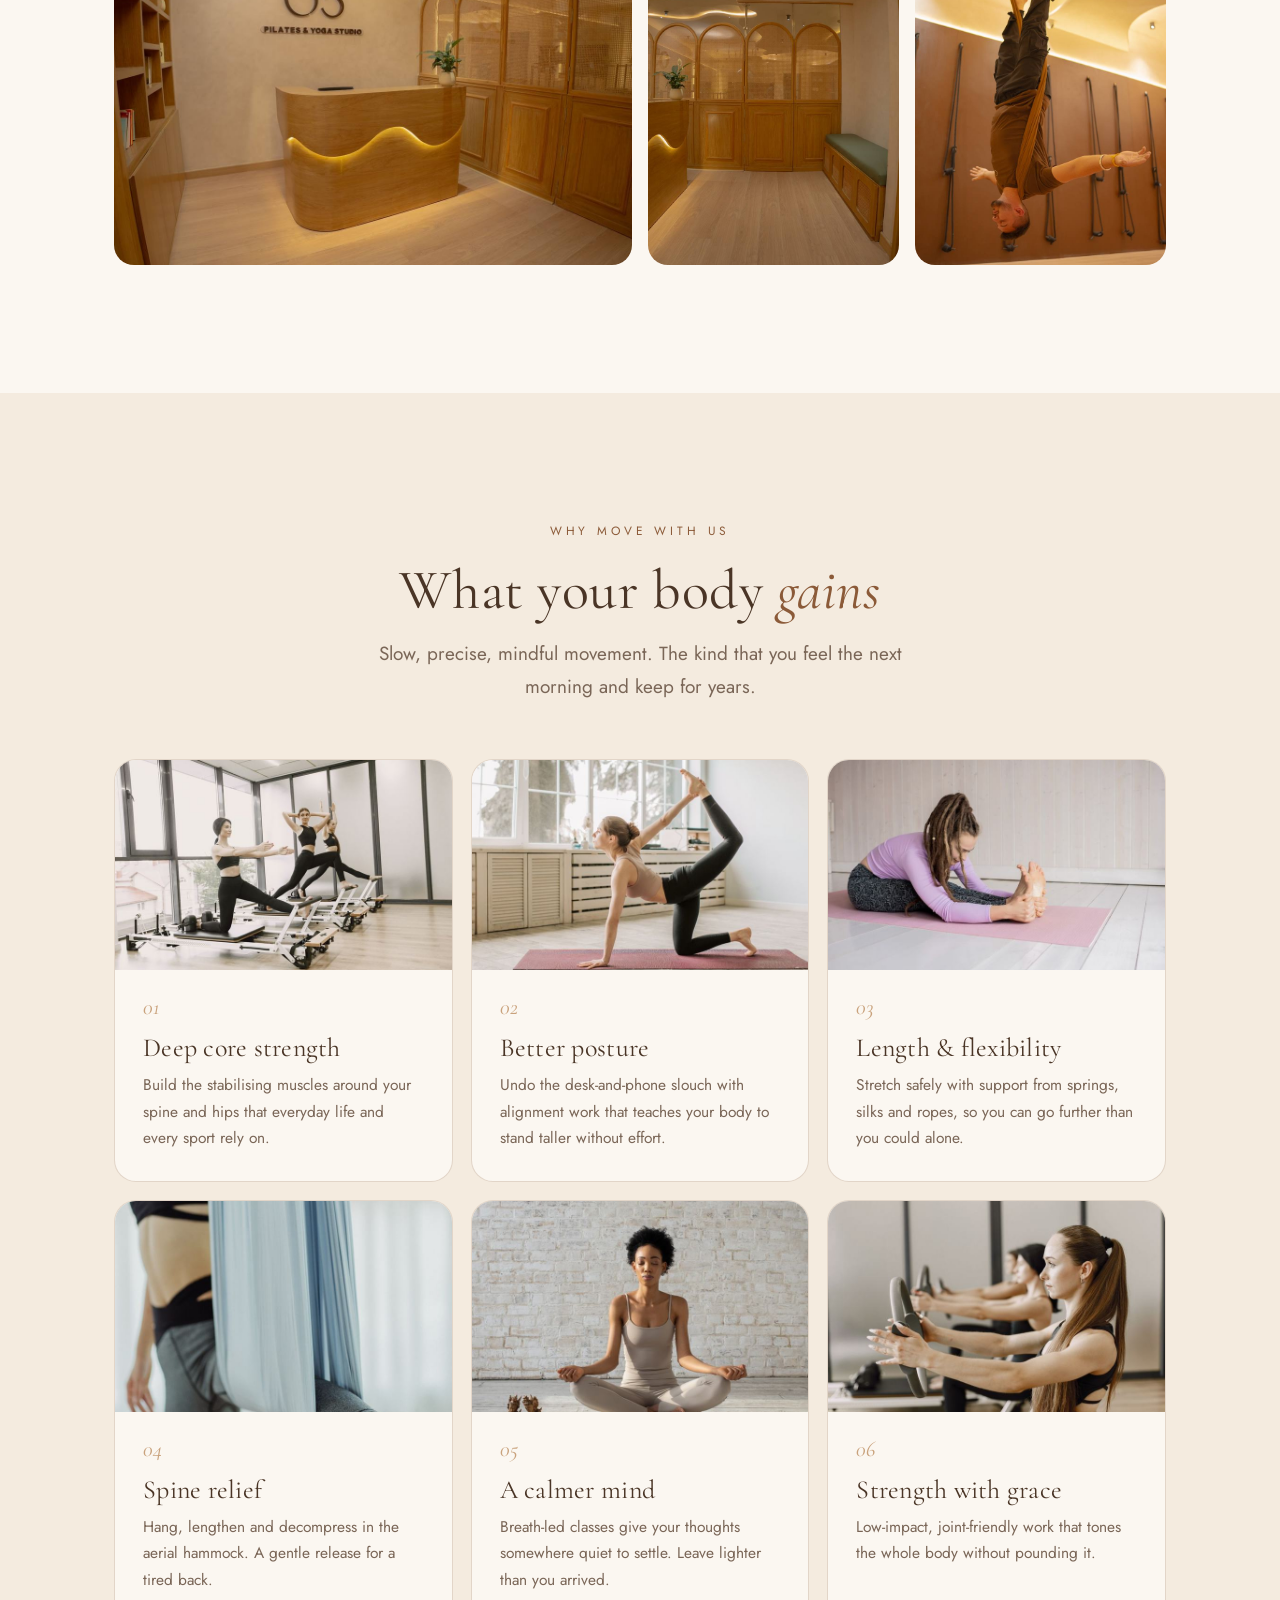
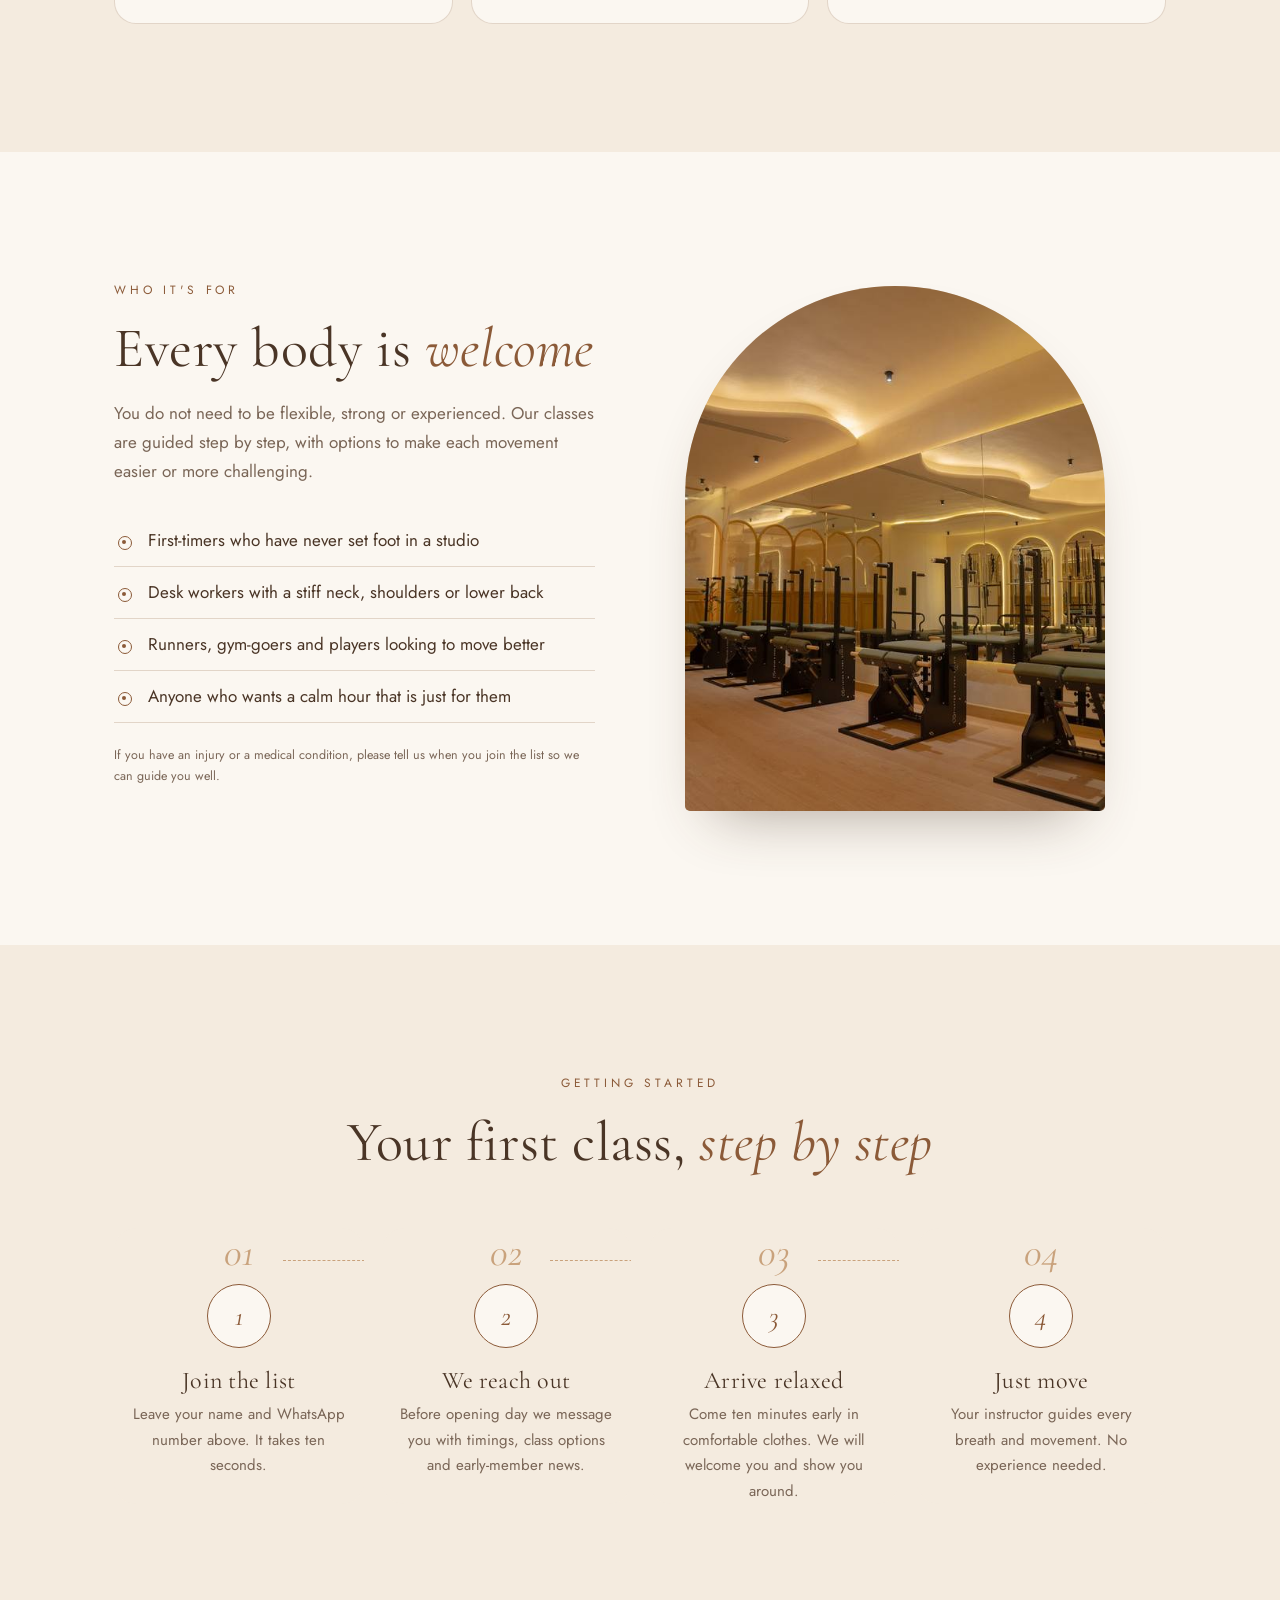
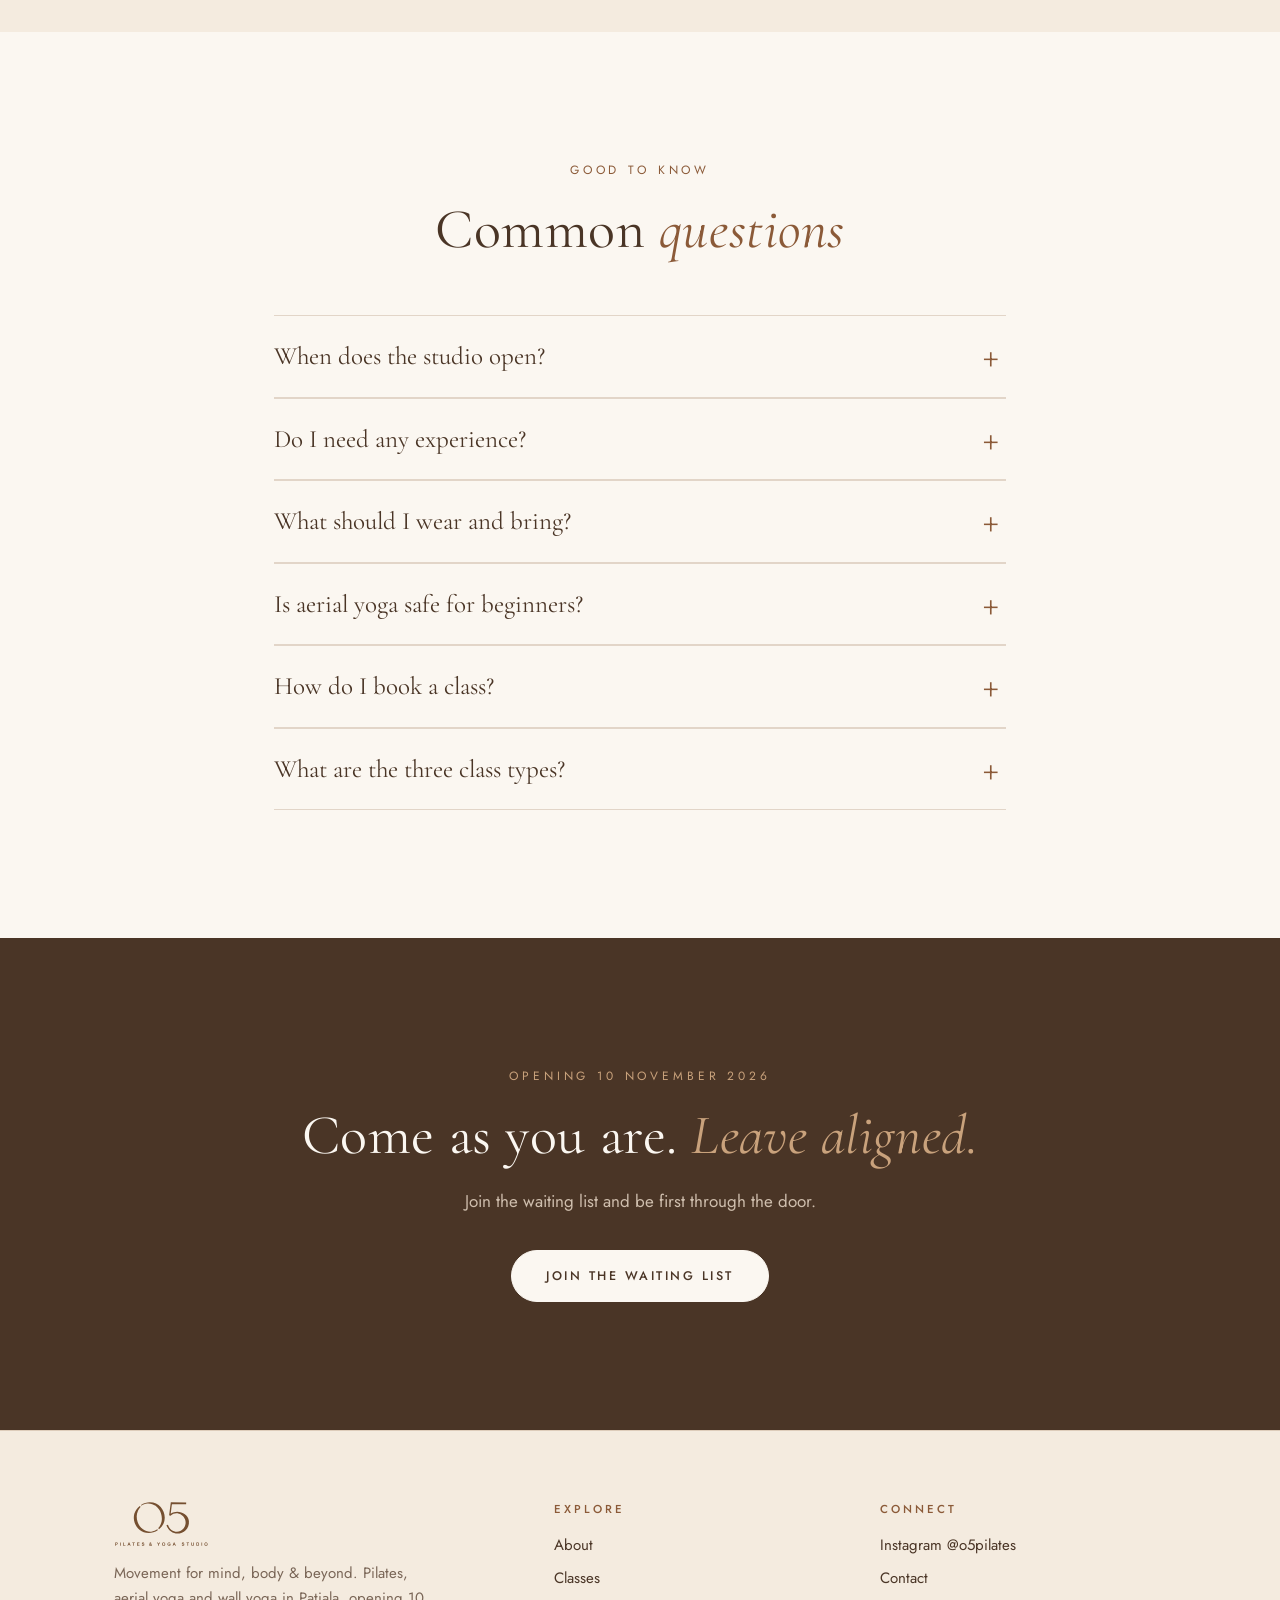
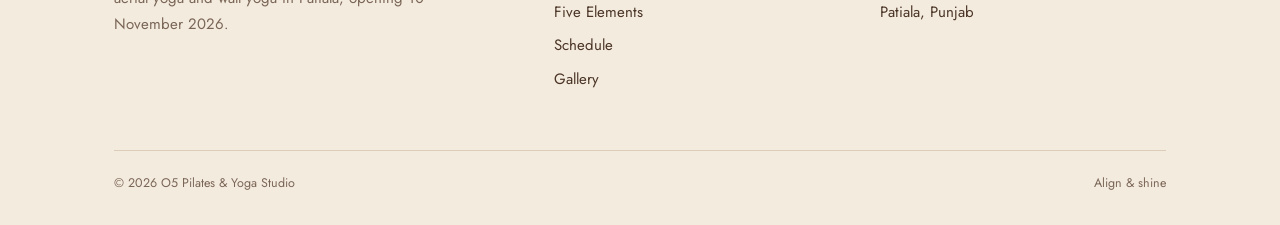
==== commit 6ed956b7: "O5 Pilates: opening date 10 Nov, restore stock photos in 'Why move with us' and element images, add " ====
--- a/index.html
+++ b/index.html
@@ -4,7 +4,7 @@
 <meta charset="utf-8">
 <meta name="viewport" content="width=device-width,initial-scale=1">
 <title>O5 Pilates & Yoga Studio | Patiala</title>
-<meta name="description" content="Pilates, aerial yoga and wall yoga in Patiala. Movement for mind, body & beyond. Opening 1 November 2026. Join the waiting list.">
+<meta name="description" content="Pilates, aerial yoga and wall yoga in Patiala. Movement for mind, body & beyond. Opening 10 November 2026. Join the waiting list.">
 <meta name="theme-color" content="#e6d6c5">
 <link rel="icon" href="img/favicon.png">
 <link rel="preconnect" href="https://fonts.googleapis.com">
@@ -15,7 +15,7 @@
 <body>
 <header class="site-header"><div class="wrap nav">
   <a class="brand" href="index.html" aria-label="O5 Pilates &amp; Yoga Studio"><img src="img/logo.svg" alt="O5 Pilates &amp; Yoga Studio"></a>
-  <ul><li><a href="index.html" class=on>Home</a></li><li><a href="about.html">About</a></li><li><a href="classes.html">Classes</a></li><li><a href="elements.html">Five Elements</a></li><li><a href="schedule.html">Schedule</a></li><li><a href="contact.html">Contact</a></li></ul>
+  <ul><li><a href="index.html" class=on>Home</a></li><li><a href="about.html">About</a></li><li><a href="classes.html">Classes</a></li><li><a href="elements.html">Five Elements</a></li><li><a href="schedule.html">Schedule</a></li><li><a href="gallery.html">Gallery</a></li><li><a href="contact.html">Contact</a></li></ul>
   <a class="btn" href="index.html#waitlist">Join waiting list</a>
   <button class="burger" aria-label="Menu" aria-expanded="false"><span></span><span></span></button>
 </div></header>
@@ -29,7 +29,7 @@
     <div class="countdown" id="countdown" aria-label="Time until opening day"><div><b>00</b><span>Days</span></div><div><b>00</b><span>Hours</span></div><div><b>00</b><span>Mins</span></div><div><b>00</b><span>Secs</span></div></div>
     <form class="wait" data-waitlist id="waitlist" novalidate>
   <h3>Join the waiting list</h3>
-  <p>Be first to book when doors open on 1 November. Founding members hear first.</p>
+  <p>Be first to book when doors open on 10 November. Founding members hear first.</p>
   <div class="row">
     <input name="name" placeholder="Your name" required autocomplete="name" aria-label="Name">
     <input name="phone" type="tel" placeholder="WhatsApp number" required autocomplete="tel" aria-label="WhatsApp number">
@@ -63,16 +63,16 @@
 <section style="background:var(--cream)"><div class="wrap">
   <div class="head center rv"><span class="eyebrow">Class offerings</span><h2>Three ways to <em>move</em></h2><p class="lead">Beginners welcome. Every class is guided at your pace.</p></div>
   <div class="cards rv">
-    <div class="card"><div class="cimg"><img src="img/card-pilates.jpg" alt="Pilates reformers at O5" loading="lazy"></div><svg class=ico viewBox="0 0 64 64" fill="none" stroke="currentColor" stroke-width="1.4" stroke-linecap="round" stroke-linejoin="round"><circle cx="32" cy="32" r="22"/><circle cx="32" cy="32" r="15"/><circle cx="32" cy="32" r="8"/><circle cx="32" cy="32" r="2"/></svg><h3>Pilates</h3><p>Controlled, core-led movement that builds deep strength, steadier posture and long, supple muscles.</p><a href="classes.html#pilates">Learn more</a></div>
-    <div class="card"><div class="cimg"><img src="img/card-aerial.jpg" alt="Aerial silk hammock at O5" loading="lazy"></div><svg class=ico viewBox="0 0 64 64" fill="none" stroke="currentColor" stroke-width="1.4" stroke-linecap="round" stroke-linejoin="round"><path d="M8 24c10-8 18 6 28-2 6-5 14-2 14 4s-8 8-11 4"/><path d="M8 36c12-6 20 8 32 0 5-3 12 0 12 6s-9 7-12 3"/><path d="M14 48c8-3 14 5 22 0"/></svg><h3>Aerial Yoga</h3><p>Supported in a soft silk hammock, stretch deeper, decompress the spine and feel weightless.</p><a href="classes.html#aerial">Learn more</a></div>
-    <div class="card"><div class="cimg"><img src="img/card-wall.jpg" alt="Wall yoga ropes at O5" loading="lazy"></div><svg class=ico viewBox="0 0 64 64" fill="none" stroke="currentColor" stroke-width="1.4" stroke-linecap="round" stroke-linejoin="round"><path d="M8 14h48L32 54z"/><path d="M17 26h30"/></svg><h3>Wall Yoga</h3><p>Rope-assisted poses against the wall for alignment, stability and safe, confident stretching.</p><a href="classes.html#wall">Learn more</a></div>
+    <div class="card"><div class="cimg"><img src="img/card-pilates.jpg" alt="Pilates reformers at O5" loading="lazy"></div><svg class=ico viewBox="0 0 64 64" fill="none" stroke="currentColor" stroke-width="1.4" stroke-linecap="round" stroke-linejoin="round"><circle cx="32" cy="32" r="22"/><circle cx="32" cy="32" r="15"/><circle cx="32" cy="32" r="8"/><circle cx="32" cy="32" r="2"/></svg><h3>Pilates</h3><p>Controlled, core-led movement that builds deep strength, steadier posture and long, supple muscles.</p><a href="pilates.html">Learn more</a></div>
+    <div class="card"><div class="cimg"><img src="img/card-aerial.jpg" alt="Aerial silk hammock at O5" loading="lazy"></div><svg class=ico viewBox="0 0 64 64" fill="none" stroke="currentColor" stroke-width="1.4" stroke-linecap="round" stroke-linejoin="round"><path d="M8 24c10-8 18 6 28-2 6-5 14-2 14 4s-8 8-11 4"/><path d="M8 36c12-6 20 8 32 0 5-3 12 0 12 6s-9 7-12 3"/><path d="M14 48c8-3 14 5 22 0"/></svg><h3>Aerial Yoga</h3><p>Supported in a soft silk hammock, stretch deeper, decompress the spine and feel weightless.</p><a href="aerial-yoga.html">Learn more</a></div>
+    <div class="card"><div class="cimg"><img src="img/card-wall.jpg" alt="Wall yoga ropes at O5" loading="lazy"></div><svg class=ico viewBox="0 0 64 64" fill="none" stroke="currentColor" stroke-width="1.4" stroke-linecap="round" stroke-linejoin="round"><path d="M8 14h48L32 54z"/><path d="M17 26h30"/></svg><h3>Wall Yoga</h3><p>Rope-assisted poses against the wall for alignment, stability and safe, confident stretching.</p><a href="wall-yoga.html">Learn more</a></div>
   </div>
 </div></section>
 
 <section><div class="wrap">
   <div class="head center rv"><span class="eyebrow">The philosophy</span><h2>Pancha <em>Mahabhuta</em></h2></div>
   <div class="els rv">
-    <div class="el"><div class="eimg"><img src="img/el-air.jpg" alt="Air element" loading="lazy"></div><svg viewBox="0 0 64 64" fill="none" stroke="currentColor" stroke-width="1.4" stroke-linecap="round" stroke-linejoin="round"><path d="M8 24c10-8 18 6 28-2 6-5 14-2 14 4s-8 8-11 4"/><path d="M8 36c12-6 20 8 32 0 5-3 12 0 12 6s-9 7-12 3"/><path d="M14 48c8-3 14 5 22 0"/></svg><h3>Air</h3><small>Vayu</small><p>Breath, lightness, freedom.</p></div><div class="el"><div class="eimg"><img src="img/el-space.jpg" alt="Space element" loading="lazy"></div><svg viewBox="0 0 64 64" fill="none" stroke="currentColor" stroke-width="1.4" stroke-linecap="round" stroke-linejoin="round"><circle cx="32" cy="32" r="22"/><circle cx="32" cy="32" r="15"/><circle cx="32" cy="32" r="8"/><circle cx="32" cy="32" r="2"/></svg><h3>Space</h3><small>Akasha</small><p>Stillness, openness, calm.</p></div><div class="el"><div class="eimg"><img src="img/el-fire.jpg" alt="Fire element" loading="lazy"></div><svg viewBox="0 0 64 64" fill="none" stroke="currentColor" stroke-width="1.4" stroke-linecap="round" stroke-linejoin="round"><path d="M32 10 8 52h48z"/><path d="M32 28c6 8 6 14 0 18-6-4-6-10 0-18z"/></svg><h3>Fire</h3><small>Agni</small><p>Core heat, strength, drive.</p></div><div class="el"><div class="eimg"><img src="img/el-water.jpg" alt="Water element" loading="lazy"></div><svg viewBox="0 0 64 64" fill="none" stroke="currentColor" stroke-width="1.4" stroke-linecap="round" stroke-linejoin="round"><path d="M32 8C22 22 16 30 16 40a16 16 0 0 0 32 0c0-10-6-18-16-32z"/><path d="M26 42a6 6 0 0 0 12 0 4 4 0 0 0-8 0"/></svg><h3>Water</h3><small>Jala</small><p>Flow, fluidity, release.</p></div><div class="el"><div class="eimg"><img src="img/el-earth.jpg" alt="Earth element" loading="lazy"></div><svg viewBox="0 0 64 64" fill="none" stroke="currentColor" stroke-width="1.4" stroke-linecap="round" stroke-linejoin="round"><path d="M8 14h48L32 54z"/><path d="M17 26h30"/></svg><h3>Earth</h3><small>Prithvi</small><p>Grounding, stability, roots.</p></div>
+    <a class="el" href="element-air.html"></a><a class="el" href="element-space.html"></a><a class="el" href="element-fire.html"></a><a class="el" href="element-water.html"></a><a class="el" href="element-earth.html"></a>
   </div>
 </div></section>
 
@@ -93,12 +93,12 @@
 <section style="background:var(--cream)"><div class="wrap">
   <div class="head center rv"><span class="eyebrow">Why move with us</span><h2>What your body <em>gains</em></h2><p class="lead">Slow, precise, mindful movement. The kind that you feel the next morning and keep for years.</p></div>
   <div class="benefits rv">
-    <div class="ben"><div class="bimg"><img src="img/ben-core.jpg" alt="Close-up of an O5 branded reformer" loading="lazy"></div><b>01</b><h3>Deep core strength</h3><p>Build the stabilising muscles around your spine and hips that everyday life and every sport rely on.</p></div>
-    <div class="ben"><div class="bimg"><img src="img/ben-posture.jpg" alt="Pilates chairs facing arched mirrors" loading="lazy"></div><b>02</b><h3>Better posture</h3><p>Undo the desk-and-phone slouch with alignment work that teaches your body to stand taller without effort.</p></div>
-    <div class="ben"><div class="bimg"><img src="img/ben-flex.jpg" alt="Aerial hammock in the O5 studio" loading="lazy"></div><b>03</b><h3>Length &amp; flexibility</h3><p>Stretch safely with support from springs, silks and ropes, so you can go further than you could alone.</p></div>
-    <div class="ben"><div class="bimg"><img src="img/ben-spine.jpg" alt="Aerial silk hanging from a carabiner" loading="lazy"></div><b>04</b><h3>Spine relief</h3><p>Hang, lengthen and decompress in the aerial hammock. A gentle release for a tired back.</p></div>
-    <div class="ben"><div class="bimg"><img src="img/ben-calm.jpg" alt="The calm aerial room at O5" loading="lazy"></div><b>05</b><h3>A calmer mind</h3><p>Breath-led classes give your thoughts somewhere quiet to settle. Leave lighter than you arrived.</p></div>
-    <div class="ben"><div class="bimg"><img src="img/ben-grace.jpg" alt="Reformers in the O5 studio" loading="lazy"></div><b>06</b><h3>Strength with grace</h3><p>Low-impact, joint-friendly work that tones the whole body without pounding it.</p></div>
+    <div class="ben"><div class="bimg"><img src="img/ben-core.jpg" alt="Pilates reformer class" loading="lazy"></div><b>01</b><h3>Deep core strength</h3><p>Build the stabilising muscles around your spine and hips that everyday life and every sport rely on.</p></div>
+    <div class="ben"><div class="bimg"><img src="img/ben-posture.jpg" alt="Woman stretching on a yoga mat" loading="lazy"></div><b>02</b><h3>Better posture</h3><p>Undo the desk-and-phone slouch with alignment work that teaches your body to stand taller without effort.</p></div>
+    <div class="ben"><div class="bimg"><img src="img/ben-flex.jpg" alt="Forward fold stretch on a mat" loading="lazy"></div><b>03</b><h3>Length &amp; flexibility</h3><p>Stretch safely with support from springs, silks and ropes, so you can go further than you could alone.</p></div>
+    <div class="ben"><div class="bimg"><img src="img/ben-spine.jpg" alt="Close-up of a woman in a spine-lengthening pose" loading="lazy"></div><b>04</b><h3>Spine relief</h3><p>Hang, lengthen and decompress in the aerial hammock. A gentle release for a tired back.</p></div>
+    <div class="ben"><div class="bimg"><img src="img/ben-calm.jpg" alt="Woman meditating in a calm room" loading="lazy"></div><b>05</b><h3>A calmer mind</h3><p>Breath-led classes give your thoughts somewhere quiet to settle. Leave lighter than you arrived.</p></div>
+    <div class="ben"><div class="bimg"><img src="img/ben-grace.jpg" alt="Pilates ring exercise" loading="lazy"></div><b>06</b><h3>Strength with grace</h3><p>Low-impact, joint-friendly work that tones the whole body without pounding it.</p></div>
   </div>
 </div></section>
 
@@ -131,7 +131,7 @@
 <section><div class="wrap faqwrap">
   <div class="head center rv"><span class="eyebrow">Good to know</span><h2>Common <em>questions</em></h2></div>
   <div class="faq rv">
-    <details><summary>When does the studio open?</summary><p>We open on 1 November 2026 in Patiala. Waiting-list members hear first and get early access to booking.</p></details>
+    <details><summary>When does the studio open?</summary><p>We open on 10 November 2026 in Patiala. Waiting-list members hear first and get early access to booking.</p></details>
     <details><summary>Do I need any experience?</summary><p>Not at all. Classes are suitable for complete beginners, and your instructor will offer variations as you progress.</p></details>
     <details><summary>What should I wear and bring?</summary><p>Comfortable, stretchy clothing that lets you move freely. For Pilates, grip socks are helpful. Bring a water bottle and arrive about ten minutes early.</p></details>
     <details><summary>Is aerial yoga safe for beginners?</summary><p>Yes. The silk hammock supports your weight, and your instructor teaches each pose step by step. Please mention any injuries beforehand.</p></details>
@@ -140,7 +140,7 @@
   </div>
 </div></section>
 <section class="band"><div class="wrap rv">
-  <span class="eyebrow">Opening 1 November 2026</span>
+  <span class="eyebrow">Opening 10 November 2026</span>
   <h2>Come as you are. <em>Leave aligned.</em></h2>
   <p>Join the waiting list and be first through the door.</p>
   <a class="btn" href="index.html#waitlist">Join the waiting list</a>
@@ -149,9 +149,9 @@
 <footer><div class="wrap">
   <div class="foot">
     <div><a class="brand" style="align-items:flex-start;text-align:left" href="index.html"><img src="img/logo.svg" alt="O5 Pilates &amp; Yoga Studio"></a>
-      <p>Movement for mind, body &amp; beyond. Pilates, aerial yoga and wall yoga in Patiala, opening 1 November 2026.</p></div>
+      <p>Movement for mind, body &amp; beyond. Pilates, aerial yoga and wall yoga in Patiala, opening 10 November 2026.</p></div>
     <div><h4>Explore</h4><ul>
-      <li><a href="about.html">About</a></li><li><a href="classes.html">Classes</a></li><li><a href="elements.html">Five Elements</a></li><li><a href="schedule.html">Schedule</a></li></ul></div>
+      <li><a href="about.html">About</a></li><li><a href="classes.html">Classes</a></li><li><a href="elements.html">Five Elements</a></li><li><a href="schedule.html">Schedule</a></li><li><a href="gallery.html">Gallery</a></li></ul></div>
     <div><h4>Connect</h4><ul>
       <li><a href="https://www.instagram.com/o5pilates" target="_blank" rel="noopener">Instagram @o5pilates</a></li>
       <li><a href="contact.html">Contact</a></li><li>Patiala, Punjab</li></ul></div>
--- a/css/style.css
+++ b/css/style.css
@@ -250,3 +250,44 @@
 .el-pic { aspect-ratio: 1 / 1; border-radius: 999px 999px 18px 18px; overflow: hidden; background: var(--sand); box-shadow: 0 24px 40px -28px rgba(74, 53, 38, .5); }
 .el-pic img { width: 100%; height: 100%; object-fit: cover; }
 @media (max-width: 900px) { .el-full { grid-template-columns: 1fr; } .el-pic { max-width: 280px; } }
+
+/* sub pages */
+.crumbs { font-size: 12px; letter-spacing: .18em; text-transform: uppercase; color: var(--muted); margin-bottom: 22px; }
+.crumbs a { color: var(--copper); } .crumbs i { font-style: normal; margin: 0 6px; opacity: .5; }
+.pg-split { text-align: left; padding-bottom: clamp(60px, 8vw, 100px); }
+.pg-split .wrap { display: grid; grid-template-columns: 1.1fr .9fr; gap: clamp(32px, 6vw, 90px); align-items: center; }
+.pg-split .lead { margin: 20px 0 26px; }
+.pg-split .arch { max-width: 420px; margin-left: auto; }
+.chips { display: flex; flex-wrap: wrap; gap: 10px; margin-bottom: 28px; }
+.chip { font-size: 12px; letter-spacing: .2em; text-transform: uppercase; padding: 7px 16px; border: 1px solid var(--clay); border-radius: 100px; color: var(--copper); transition: .25s; }
+.chip:hover { background: var(--copper); color: var(--ivory); border-color: var(--copper); }
+.banner { border-radius: 24px; overflow: hidden; aspect-ratio: 21/8; box-shadow: 0 30px 60px -36px rgba(74, 53, 38, .5); }
+.banner img { width: 100%; height: 100%; object-fit: cover; }
+.gallery3 { display: grid; grid-template-columns: repeat(3, 1fr); gap: 16px; }
+.gallery3 img { width: 100%; aspect-ratio: 4/3; object-fit: cover; border-radius: 20px; }
+.masonry { columns: 3; column-gap: 16px; }
+.masonry .mz { display: block; margin-bottom: 16px; border-radius: 20px; overflow: hidden; break-inside: avoid; }
+.masonry img { width: 100%; height: auto; transition: transform .7s ease; }
+.masonry .mz:hover img { transform: scale(1.05); }
+.pn { display: grid; grid-template-columns: repeat(2, 1fr); gap: 18px; max-width: 860px; margin: 0 auto; }
+.pn.three { grid-template-columns: repeat(3, 1fr); max-width: none; }
+.pn a { position: relative; display: block; border-radius: 22px; overflow: hidden; aspect-ratio: 16/10; background: var(--sand); }
+.pn img { width: 100%; height: 100%; object-fit: cover; transition: transform .7s ease; }
+.pn a:hover img { transform: scale(1.06); }
+.pn span { position: absolute; left: 0; right: 0; bottom: 0; padding: 38px 22px 18px; background: linear-gradient(transparent, rgba(74, 53, 38, .8)); color: var(--ivory); font: 400 28px var(--serif); }
+.pn small { display: block; font: 400 11px var(--sans); letter-spacing: .24em; text-transform: uppercase; opacity: .8; }
+.step .simg { margin: -32px -32px 22px; aspect-ratio: 4/3; overflow: hidden; border-radius: 22px 22px 0 0; }
+.step .simg img { width: 100%; height: 100%; object-fit: cover; }
+.step { overflow: hidden; }
+a.el { display: block; color: inherit; }
+.el-pic { display: block; }
+.el-full h3 a:hover, .table a:hover { color: var(--copper); }
+.table a { border-bottom: 1px solid var(--clay); }
+@media (max-width: 960px) {
+  .pg-split .wrap { grid-template-columns: 1fr; }
+  .pg-split .arch { margin: 0 auto; max-width: 340px; }
+  .masonry { columns: 2; }
+  .pn.three { grid-template-columns: 1fr; }
+  .banner { aspect-ratio: 16/9; }
+}
+@media (max-width: 560px) { .gallery3 { grid-template-columns: 1fr; } .pn { grid-template-columns: 1fr; } .masonry { columns: 1; } }
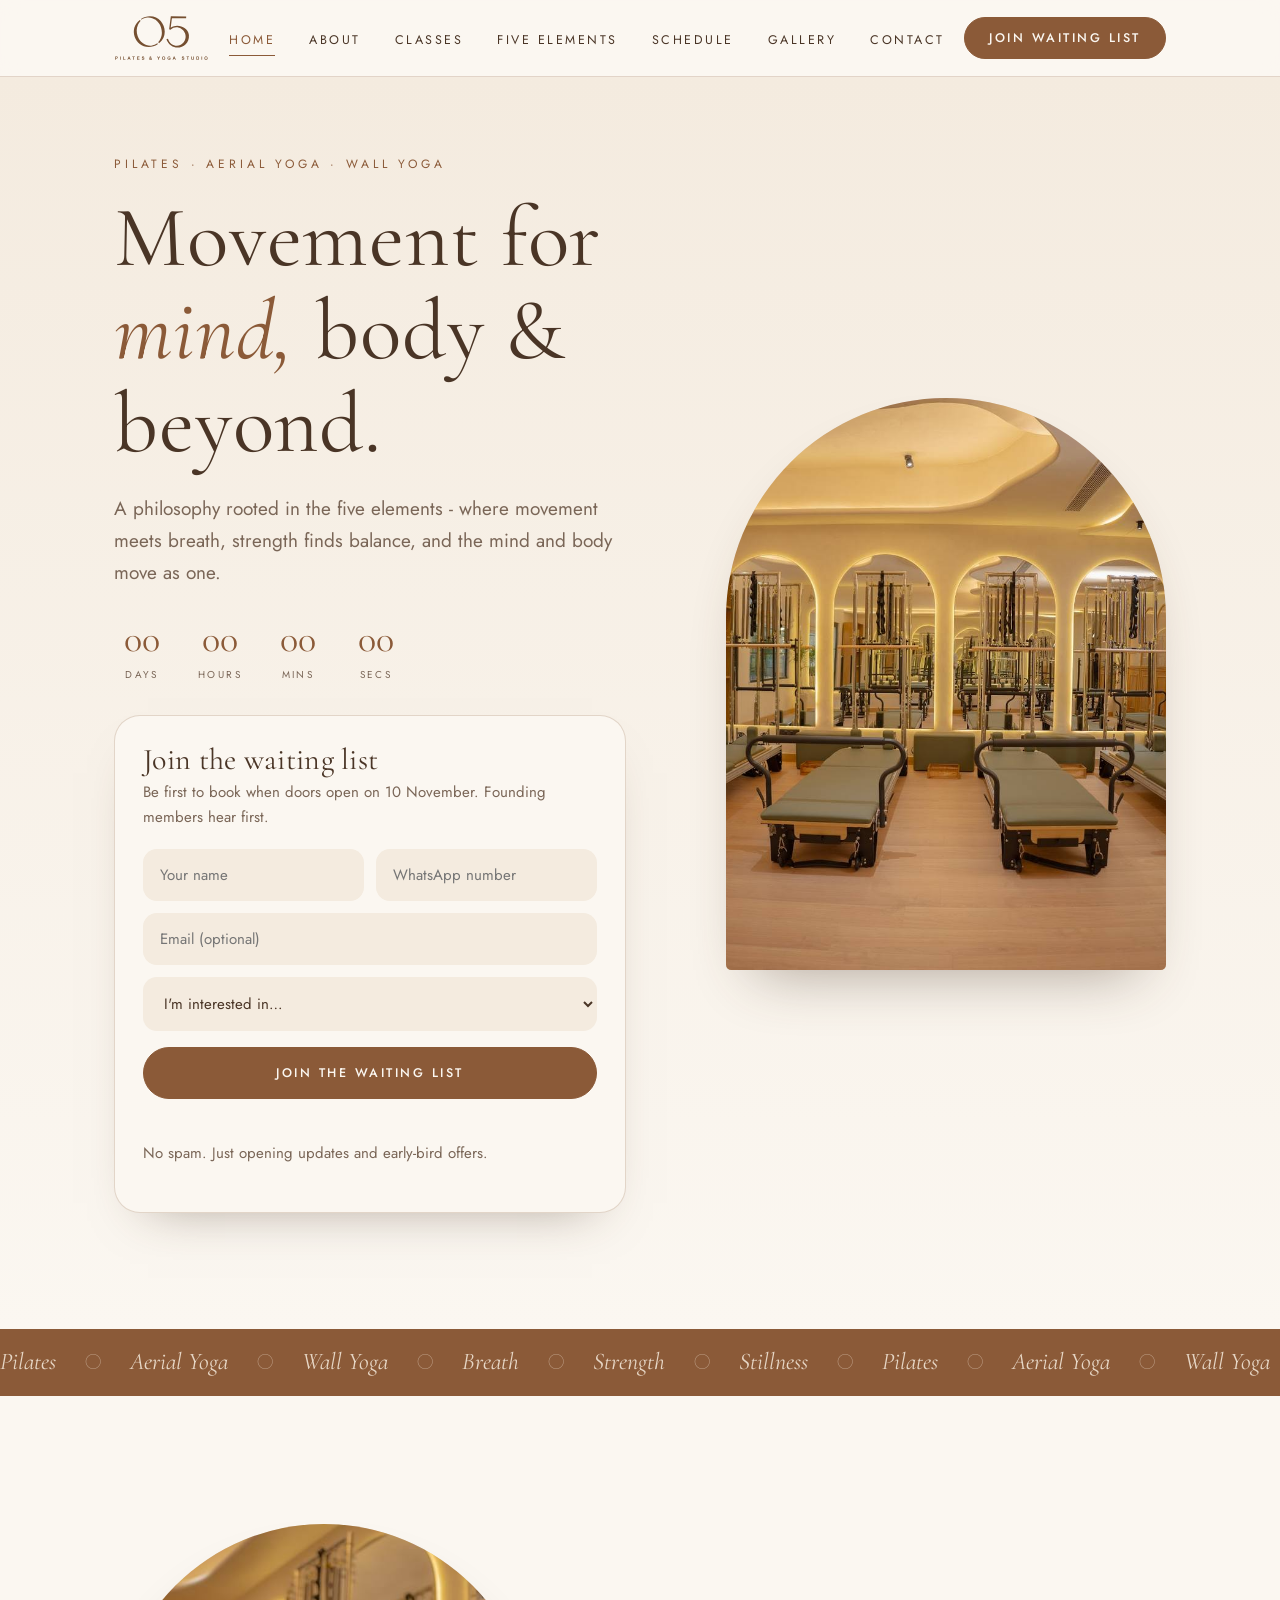
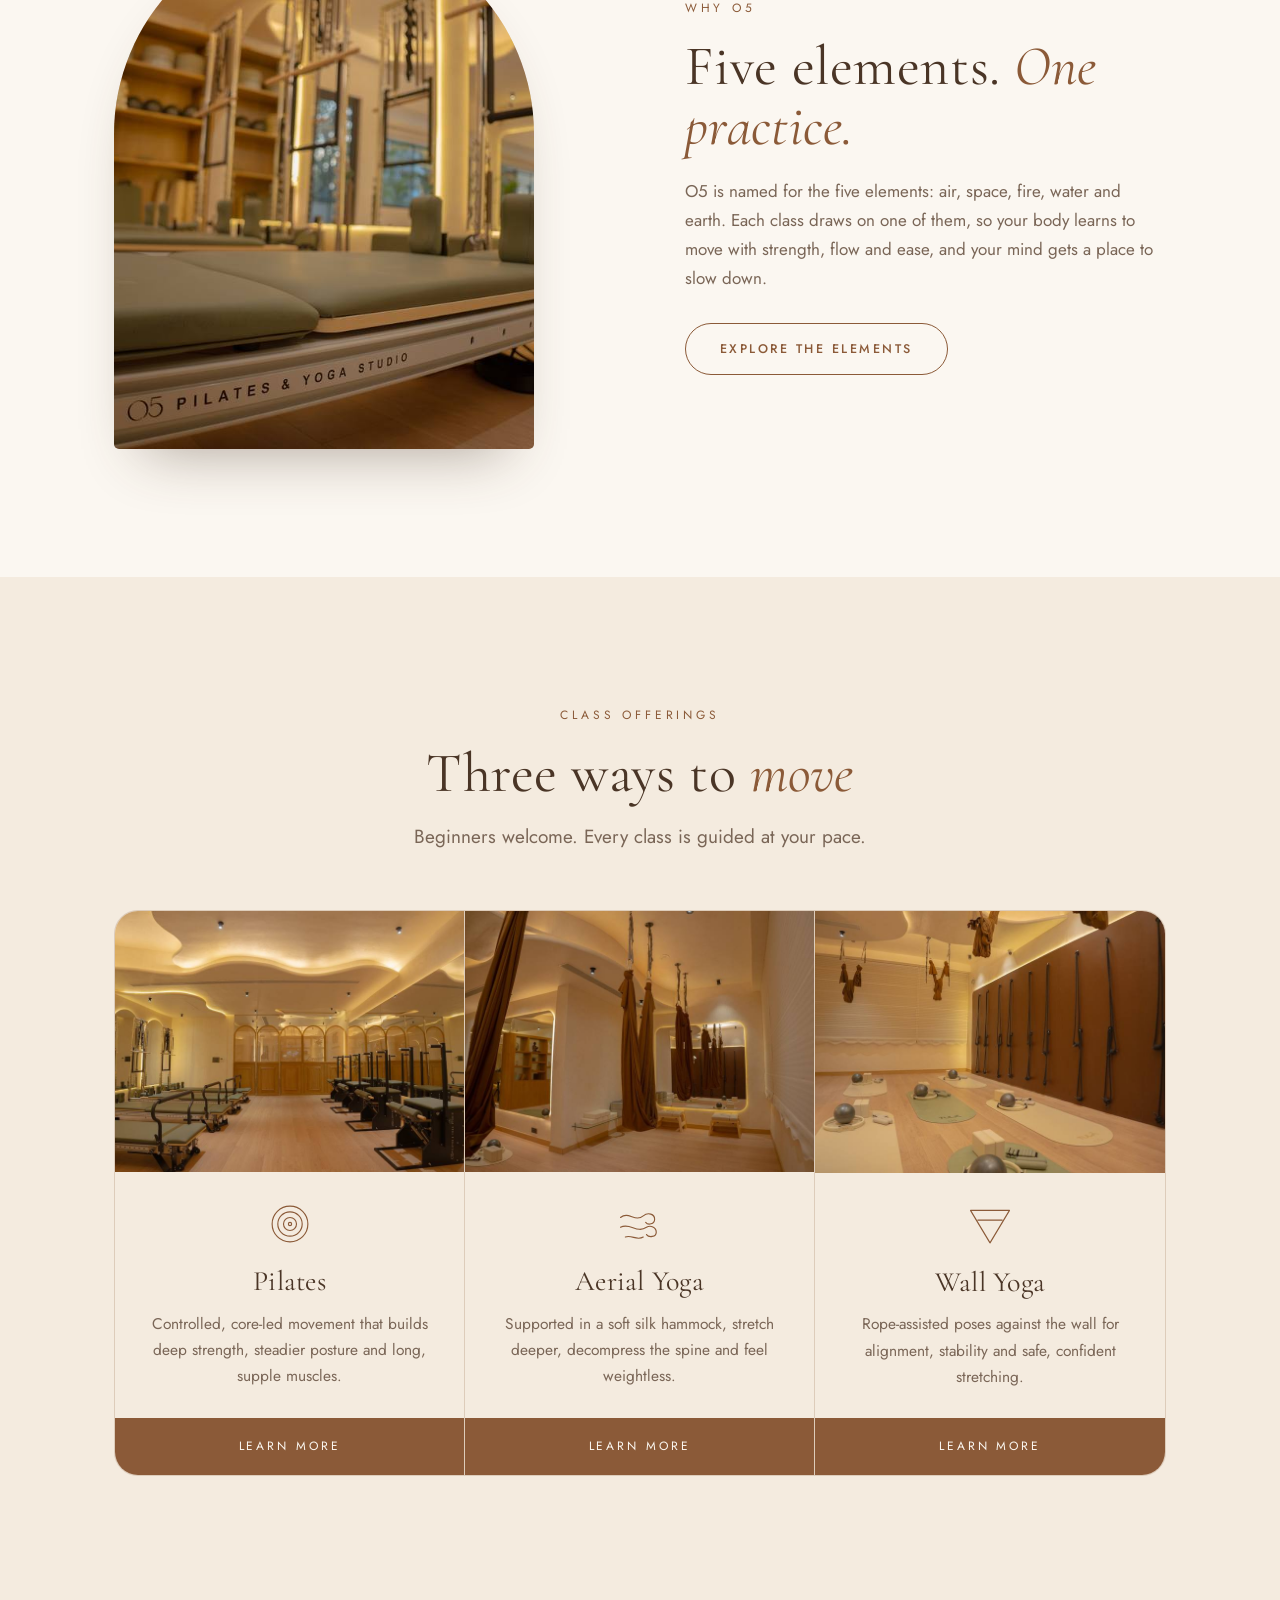
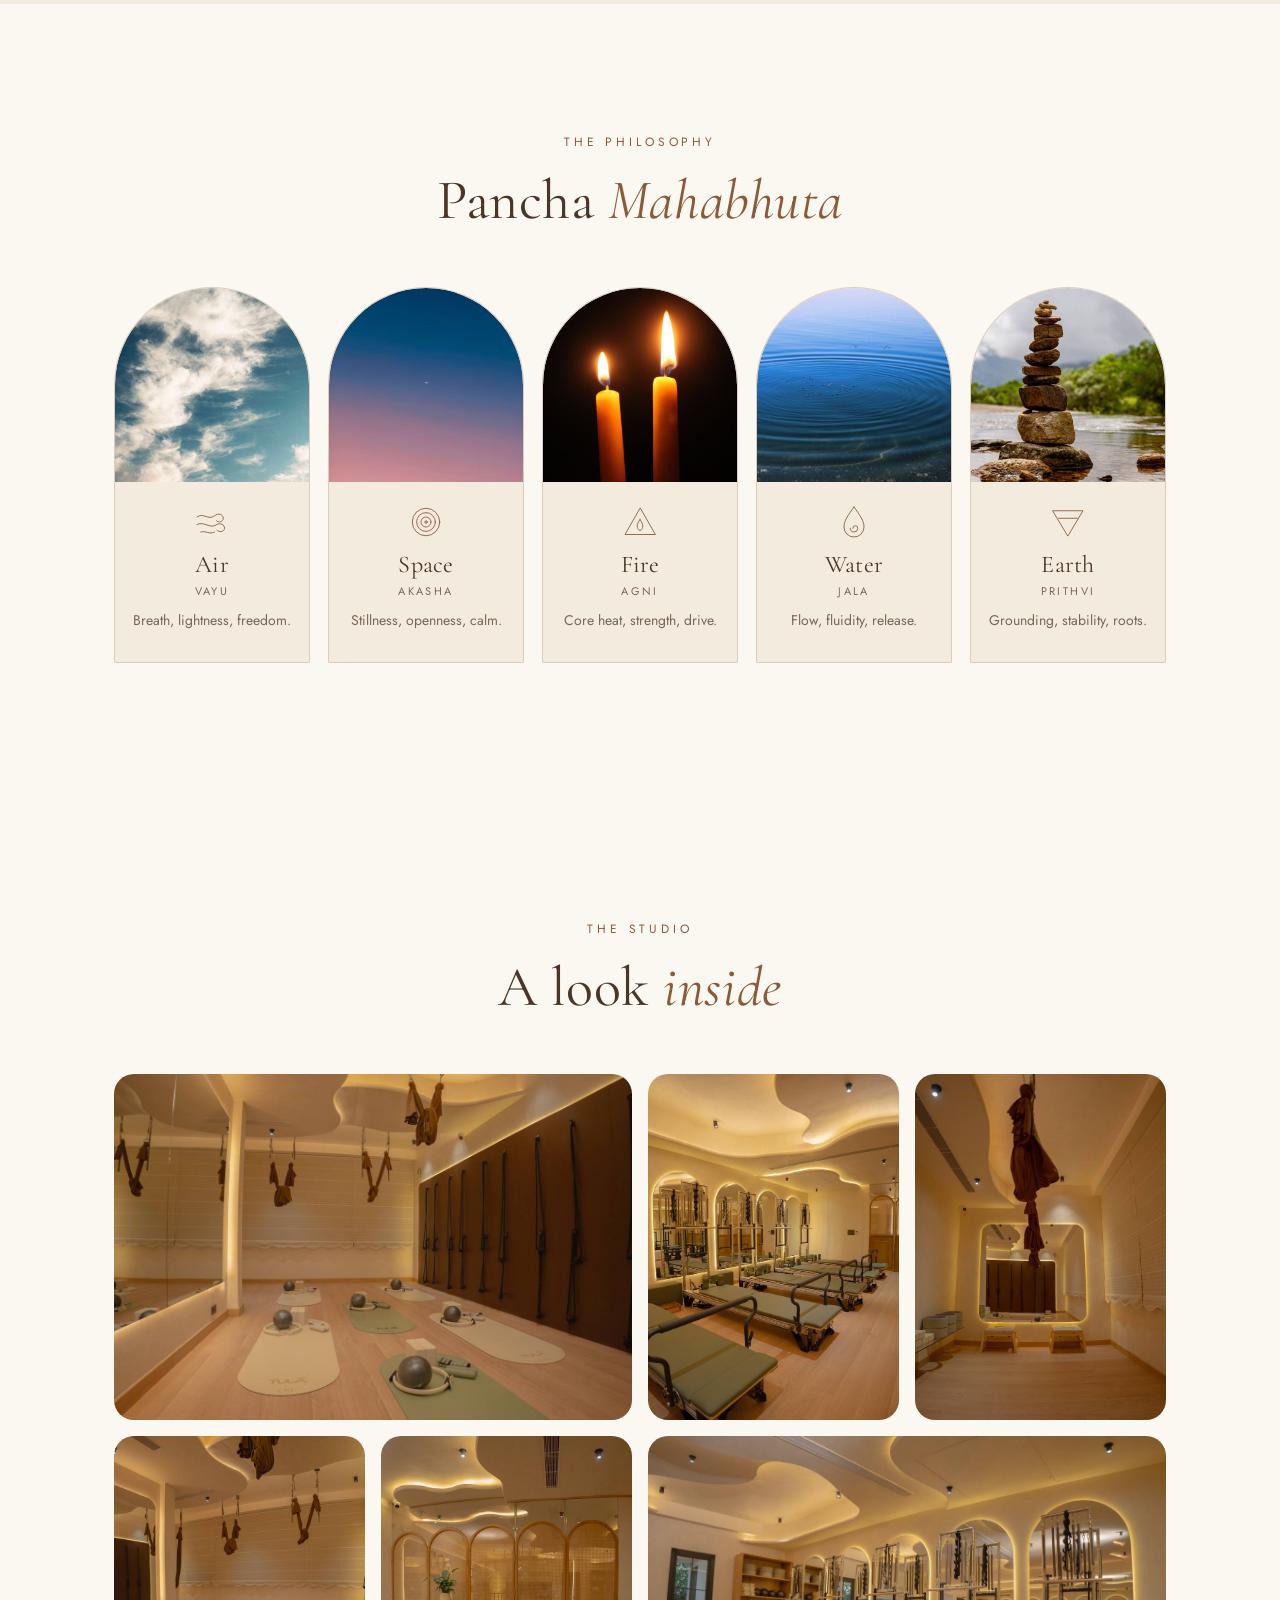
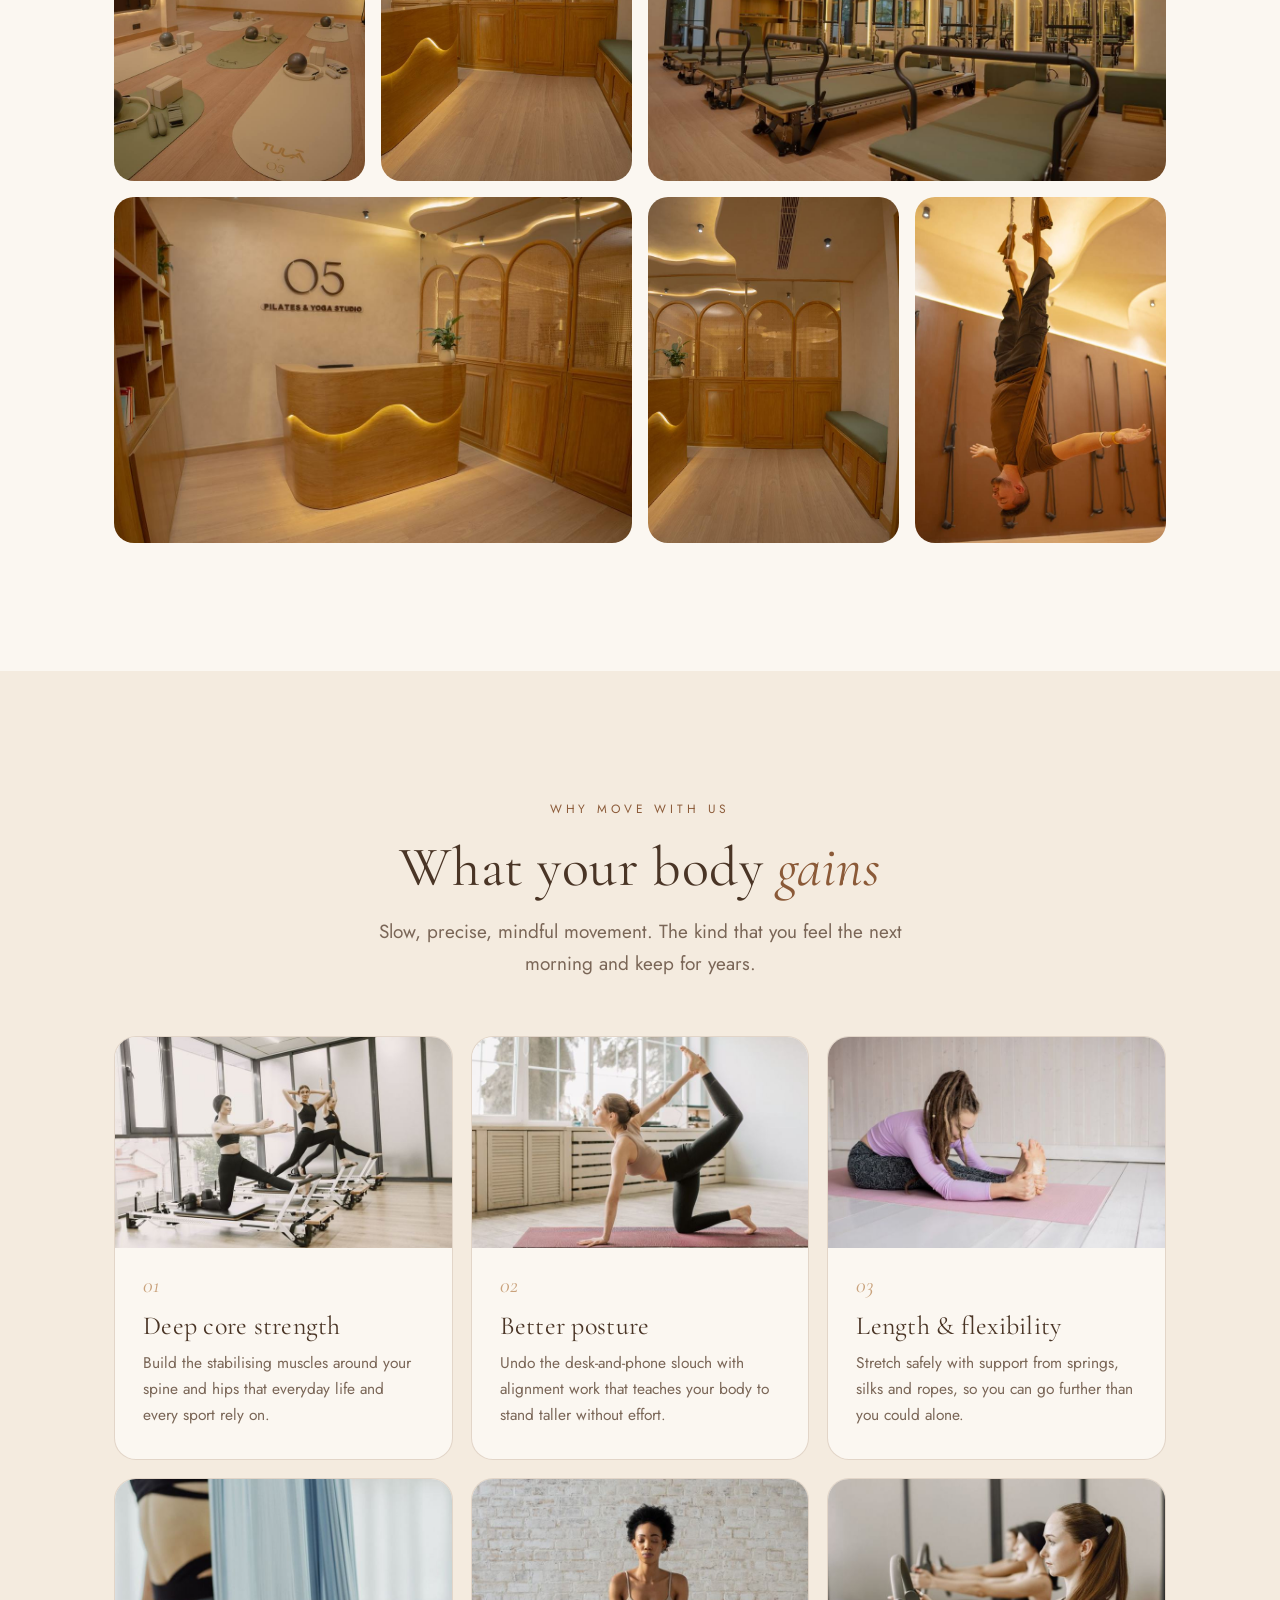
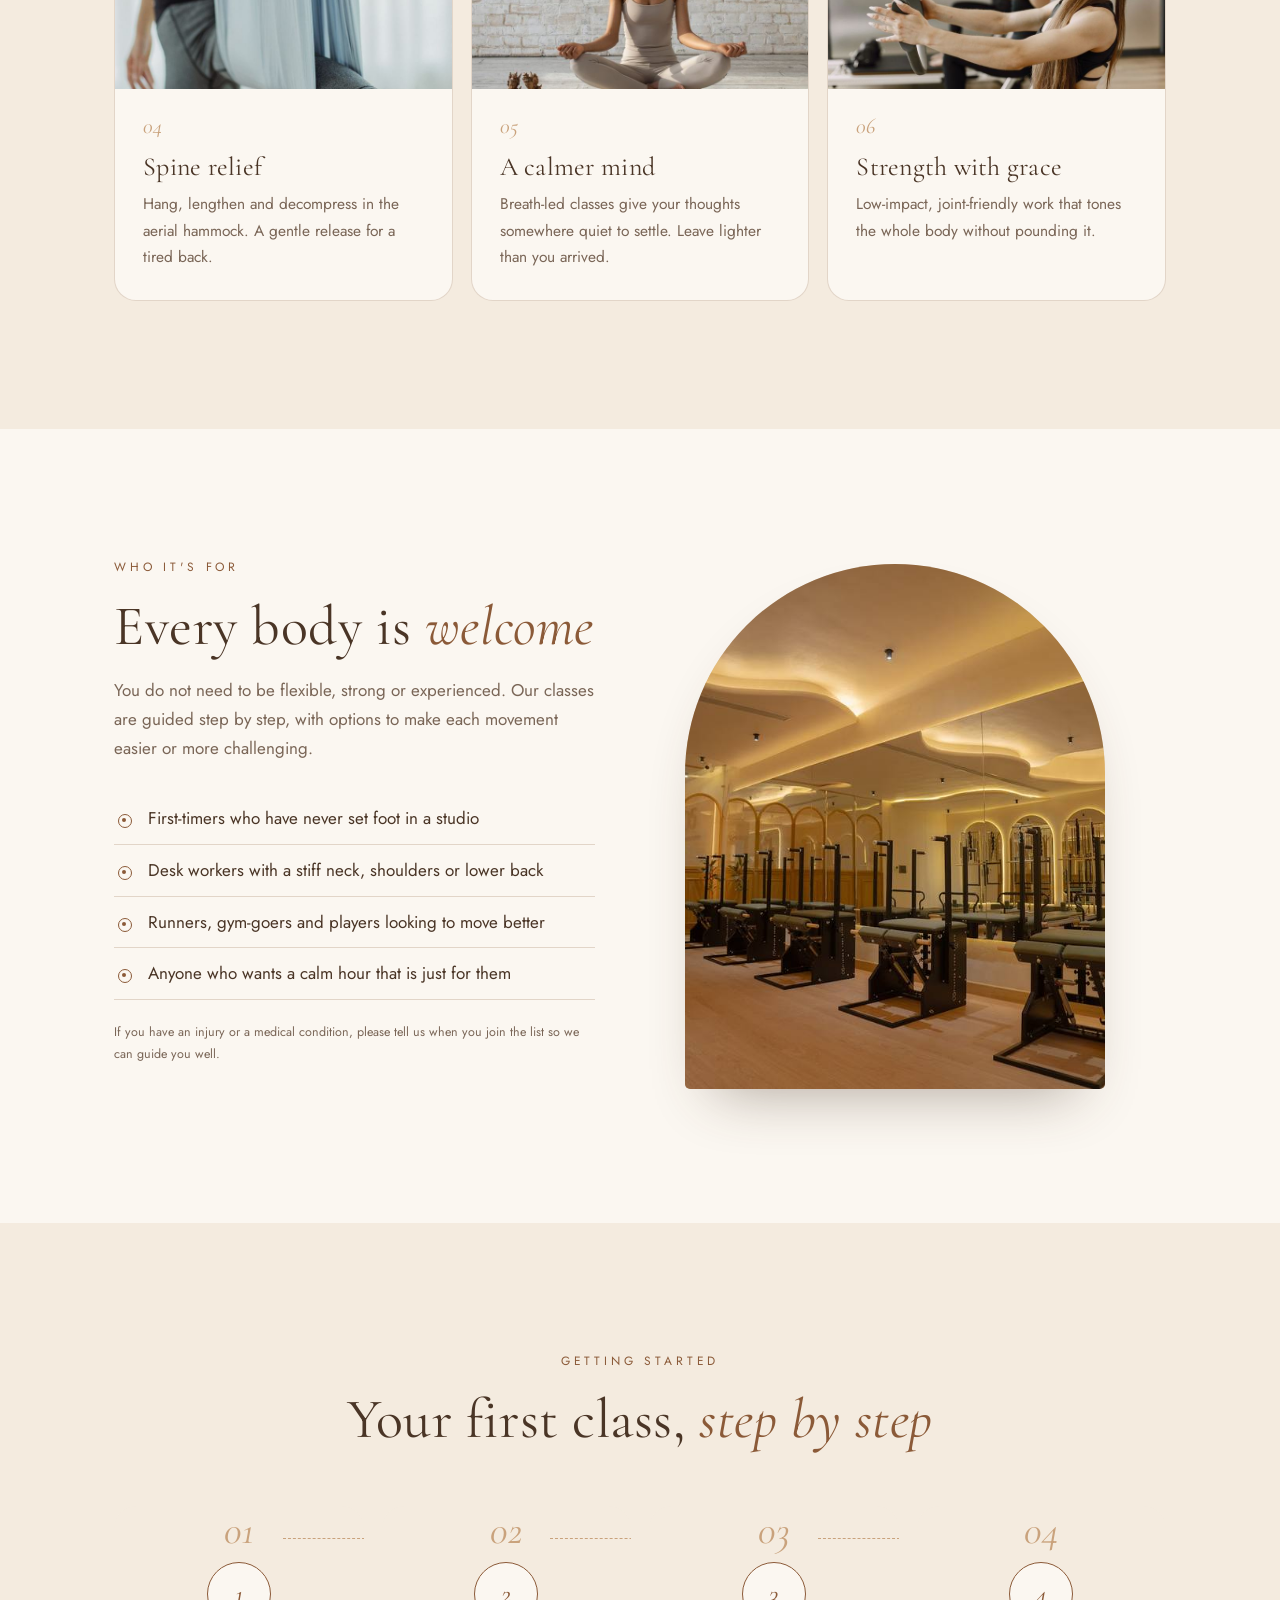
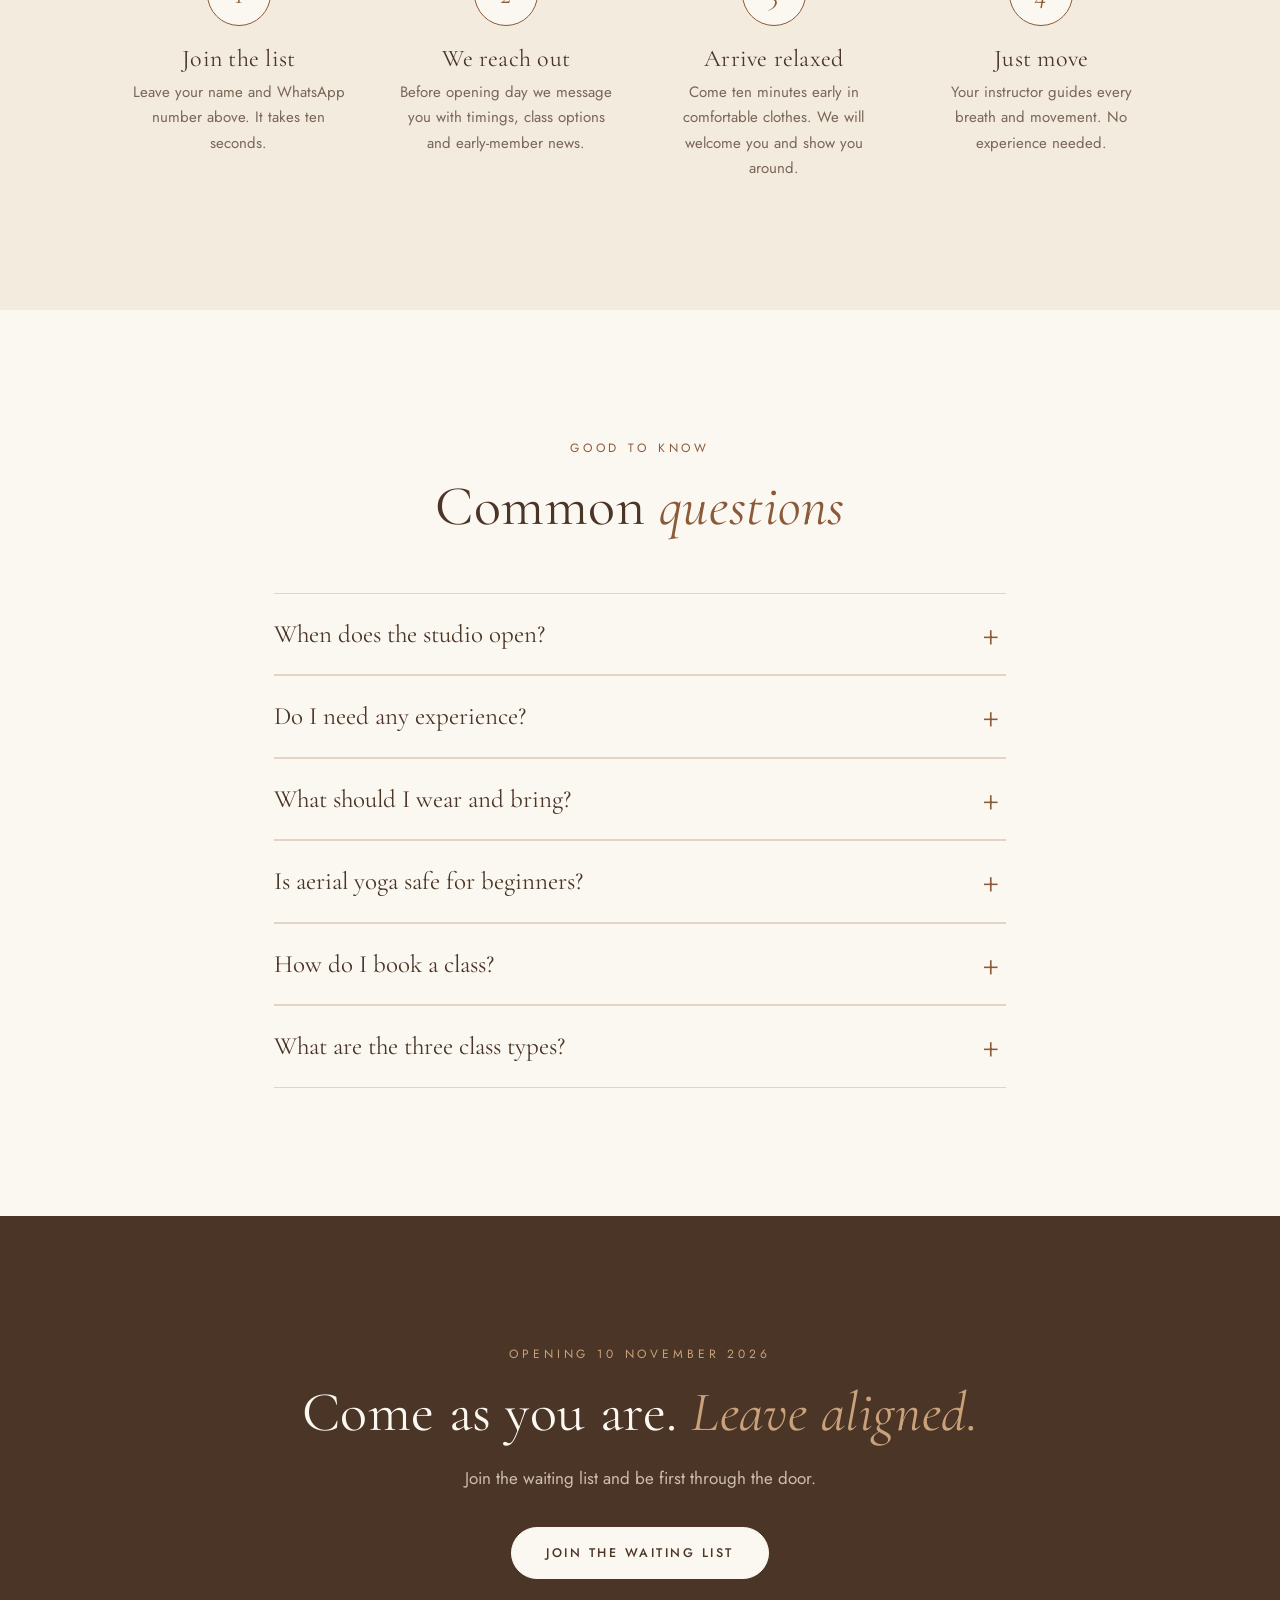
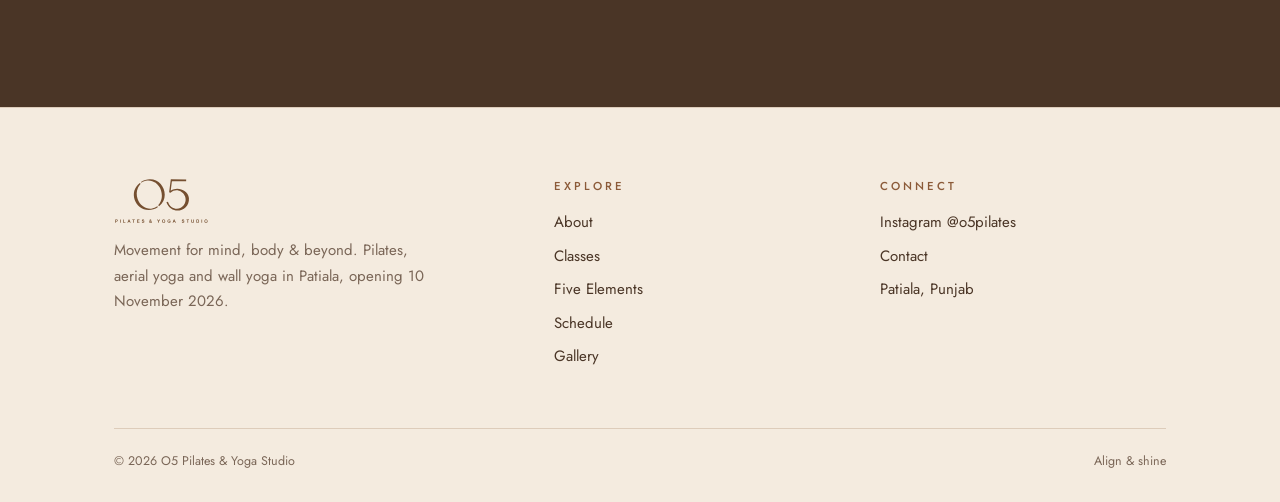
==== commit 40a01daf: "Fix empty element cards on home page Co-Authored-By: Claude Sonnet 5.5 <noreply@anthropic.com>" ====
--- a/index.html
+++ b/index.html
@@ -72,7 +72,7 @@
 <section><div class="wrap">
   <div class="head center rv"><span class="eyebrow">The philosophy</span><h2>Pancha <em>Mahabhuta</em></h2></div>
   <div class="els rv">
-    <a class="el" href="element-air.html"></a><a class="el" href="element-space.html"></a><a class="el" href="element-fire.html"></a><a class="el" href="element-water.html"></a><a class="el" href="element-earth.html"></a>
+    <a class="el" href="element-air.html"><div class="eimg"><img src="img/el-air.jpg" alt="Air element" loading="lazy"></div><svg viewBox="0 0 64 64" fill="none" stroke="currentColor" stroke-width="1.4" stroke-linecap="round" stroke-linejoin="round"><path d="M8 24c10-8 18 6 28-2 6-5 14-2 14 4s-8 8-11 4"/><path d="M8 36c12-6 20 8 32 0 5-3 12 0 12 6s-9 7-12 3"/><path d="M14 48c8-3 14 5 22 0"/></svg><h3>Air</h3><small>Vayu</small><p>Breath, lightness, freedom.</p></a><a class="el" href="element-space.html"><div class="eimg"><img src="img/el-space.jpg" alt="Space element" loading="lazy"></div><svg viewBox="0 0 64 64" fill="none" stroke="currentColor" stroke-width="1.4" stroke-linecap="round" stroke-linejoin="round"><circle cx="32" cy="32" r="22"/><circle cx="32" cy="32" r="15"/><circle cx="32" cy="32" r="8"/><circle cx="32" cy="32" r="2"/></svg><h3>Space</h3><small>Akasha</small><p>Stillness, openness, calm.</p></a><a class="el" href="element-fire.html"><div class="eimg"><img src="img/el-fire.jpg" alt="Fire element" loading="lazy"></div><svg viewBox="0 0 64 64" fill="none" stroke="currentColor" stroke-width="1.4" stroke-linecap="round" stroke-linejoin="round"><path d="M32 10 8 52h48z"/><path d="M32 28c6 8 6 14 0 18-6-4-6-10 0-18z"/></svg><h3>Fire</h3><small>Agni</small><p>Core heat, strength, drive.</p></a><a class="el" href="element-water.html"><div class="eimg"><img src="img/el-water.jpg" alt="Water element" loading="lazy"></div><svg viewBox="0 0 64 64" fill="none" stroke="currentColor" stroke-width="1.4" stroke-linecap="round" stroke-linejoin="round"><path d="M32 8C22 22 16 30 16 40a16 16 0 0 0 32 0c0-10-6-18-16-32z"/><path d="M26 42a6 6 0 0 0 12 0 4 4 0 0 0-8 0"/></svg><h3>Water</h3><small>Jala</small><p>Flow, fluidity, release.</p></a><a class="el" href="element-earth.html"><div class="eimg"><img src="img/el-earth.jpg" alt="Earth element" loading="lazy"></div><svg viewBox="0 0 64 64" fill="none" stroke="currentColor" stroke-width="1.4" stroke-linecap="round" stroke-linejoin="round"><path d="M8 14h48L32 54z"/><path d="M17 26h30"/></svg><h3>Earth</h3><small>Prithvi</small><p>Grounding, stability, roots.</p></a>
   </div>
 </div></section>
 
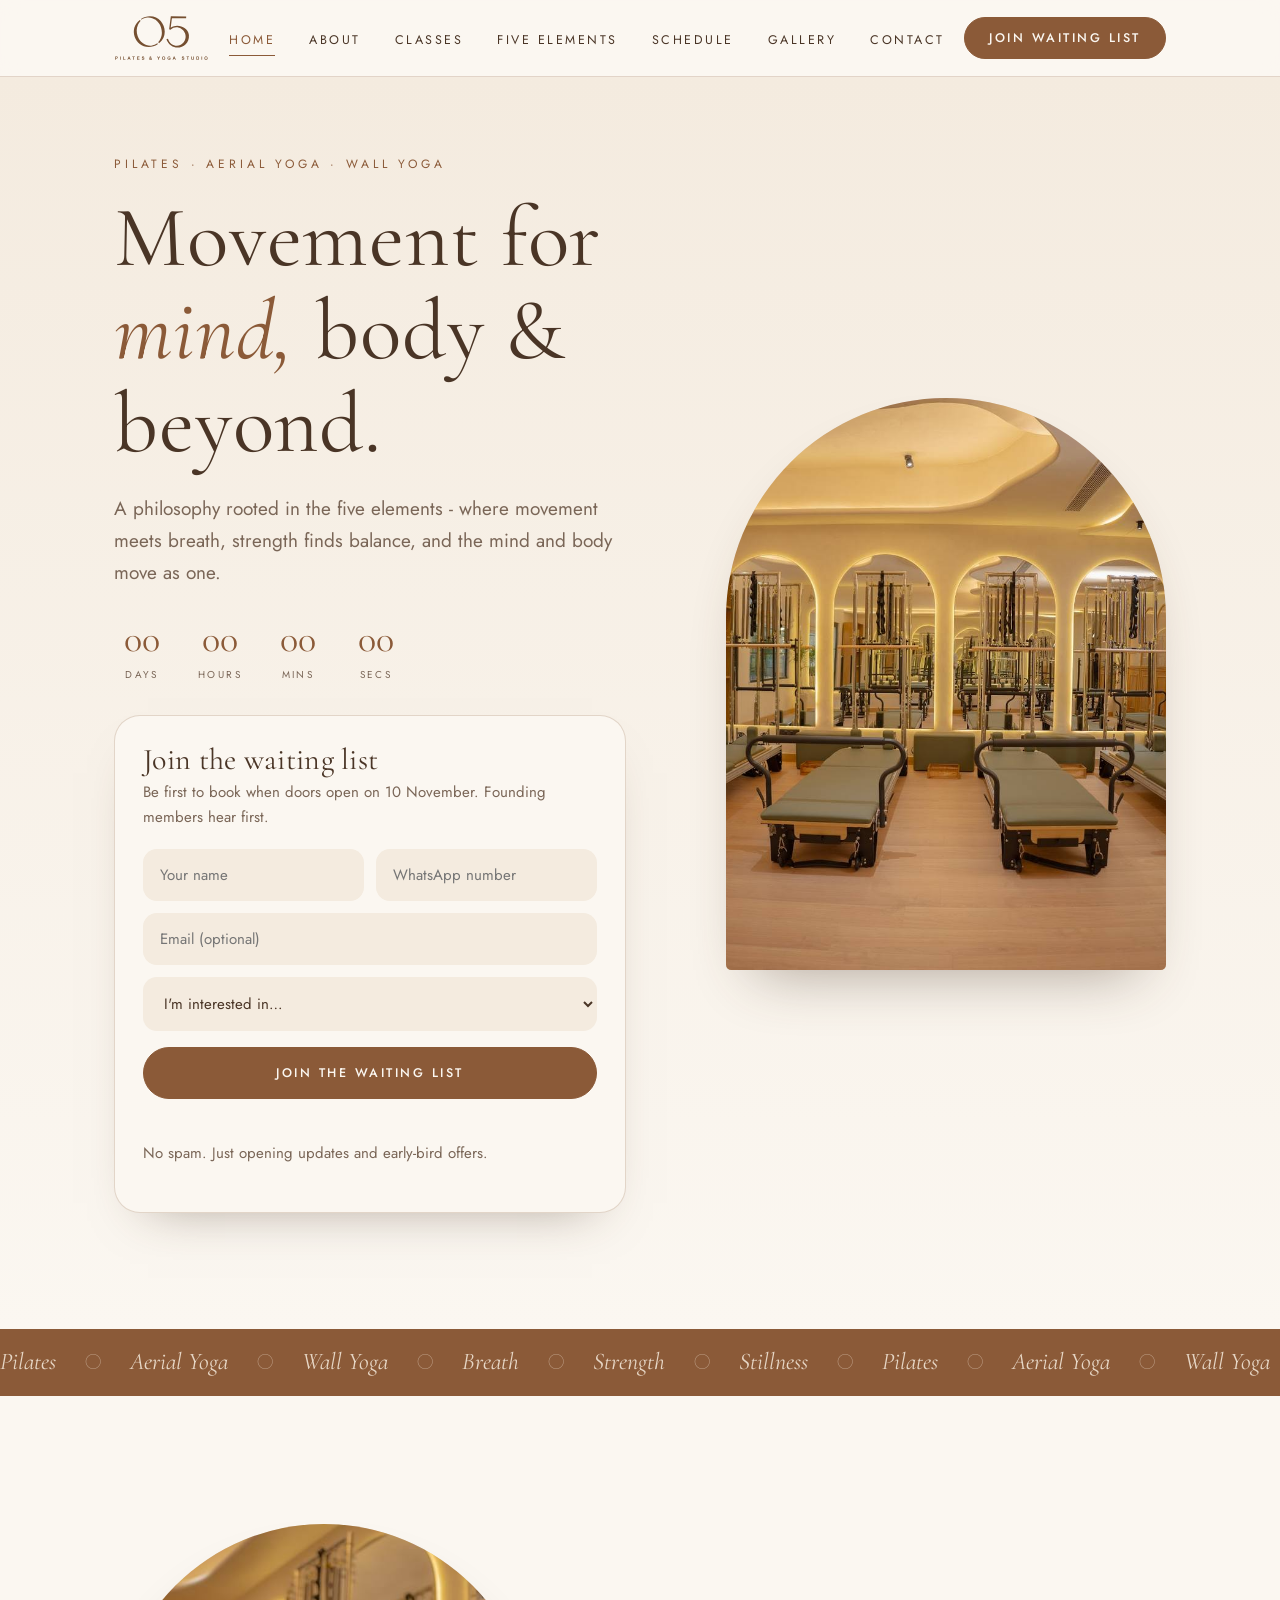
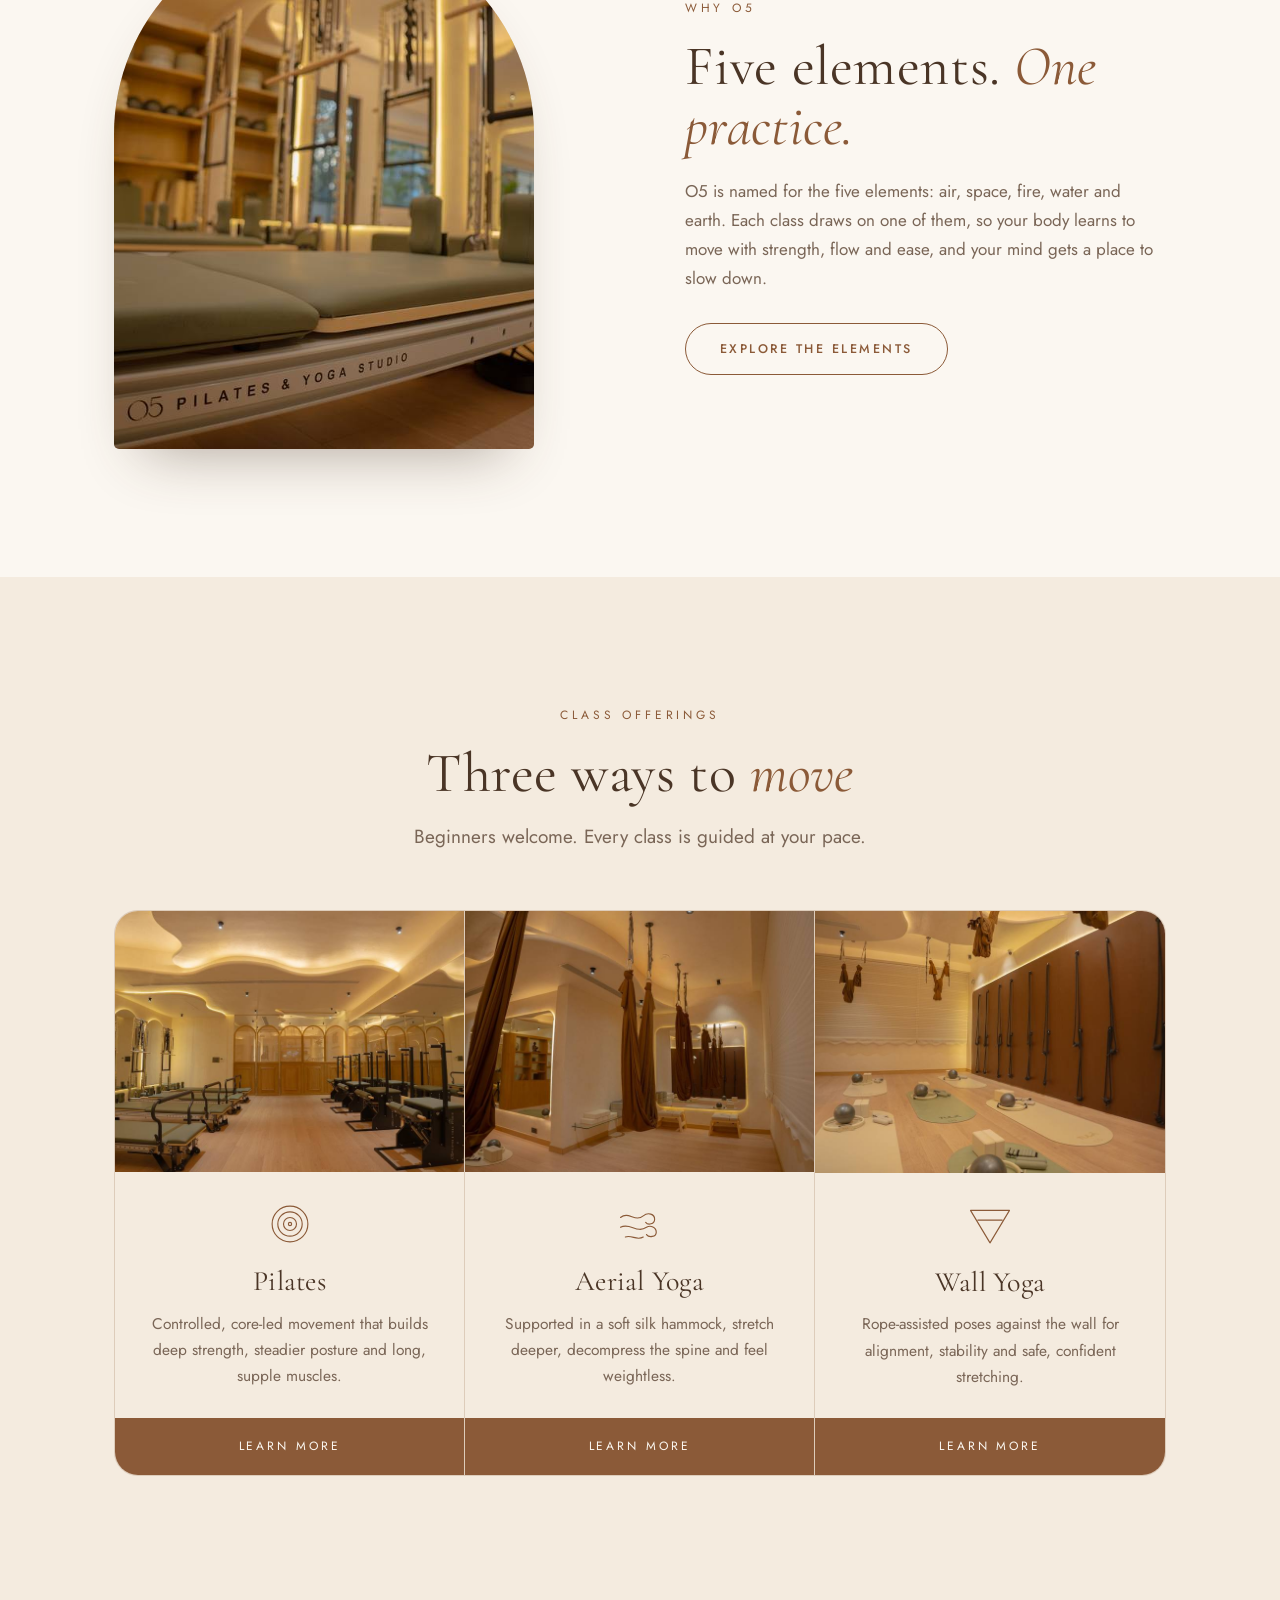
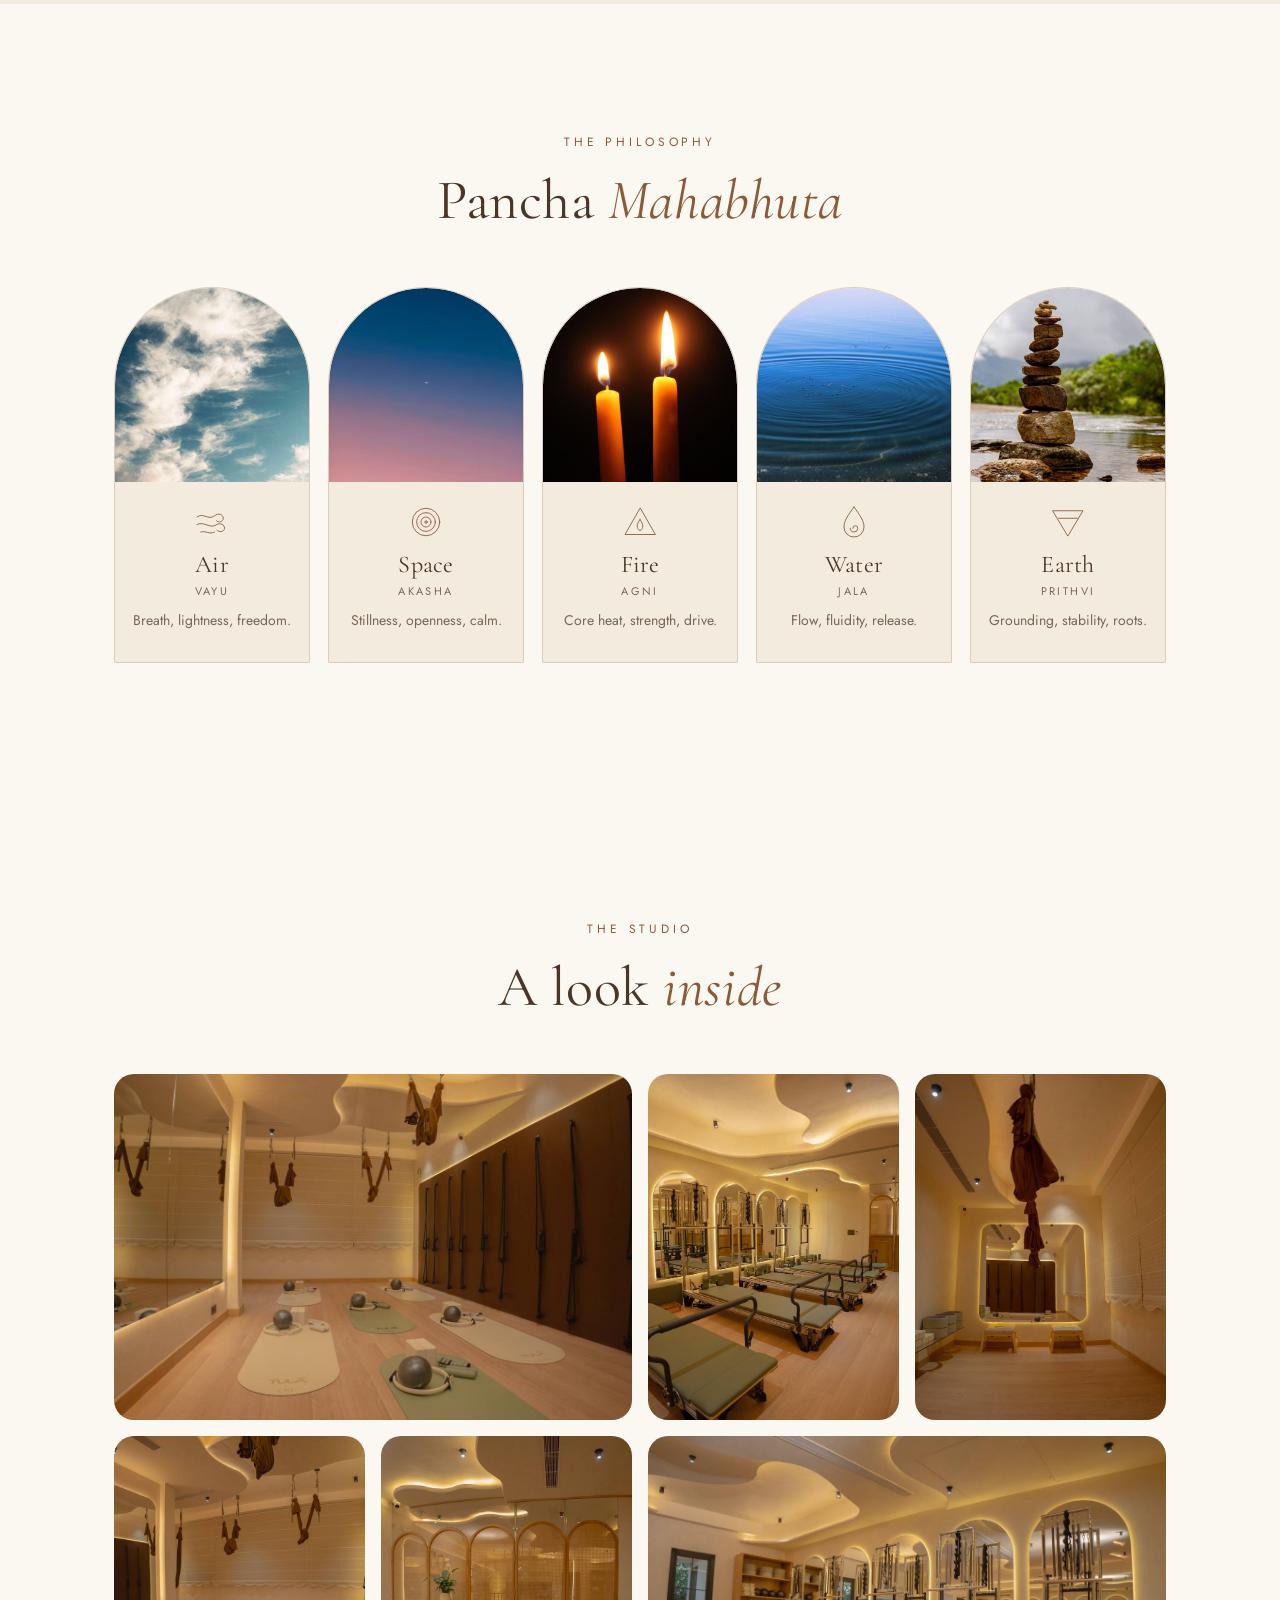
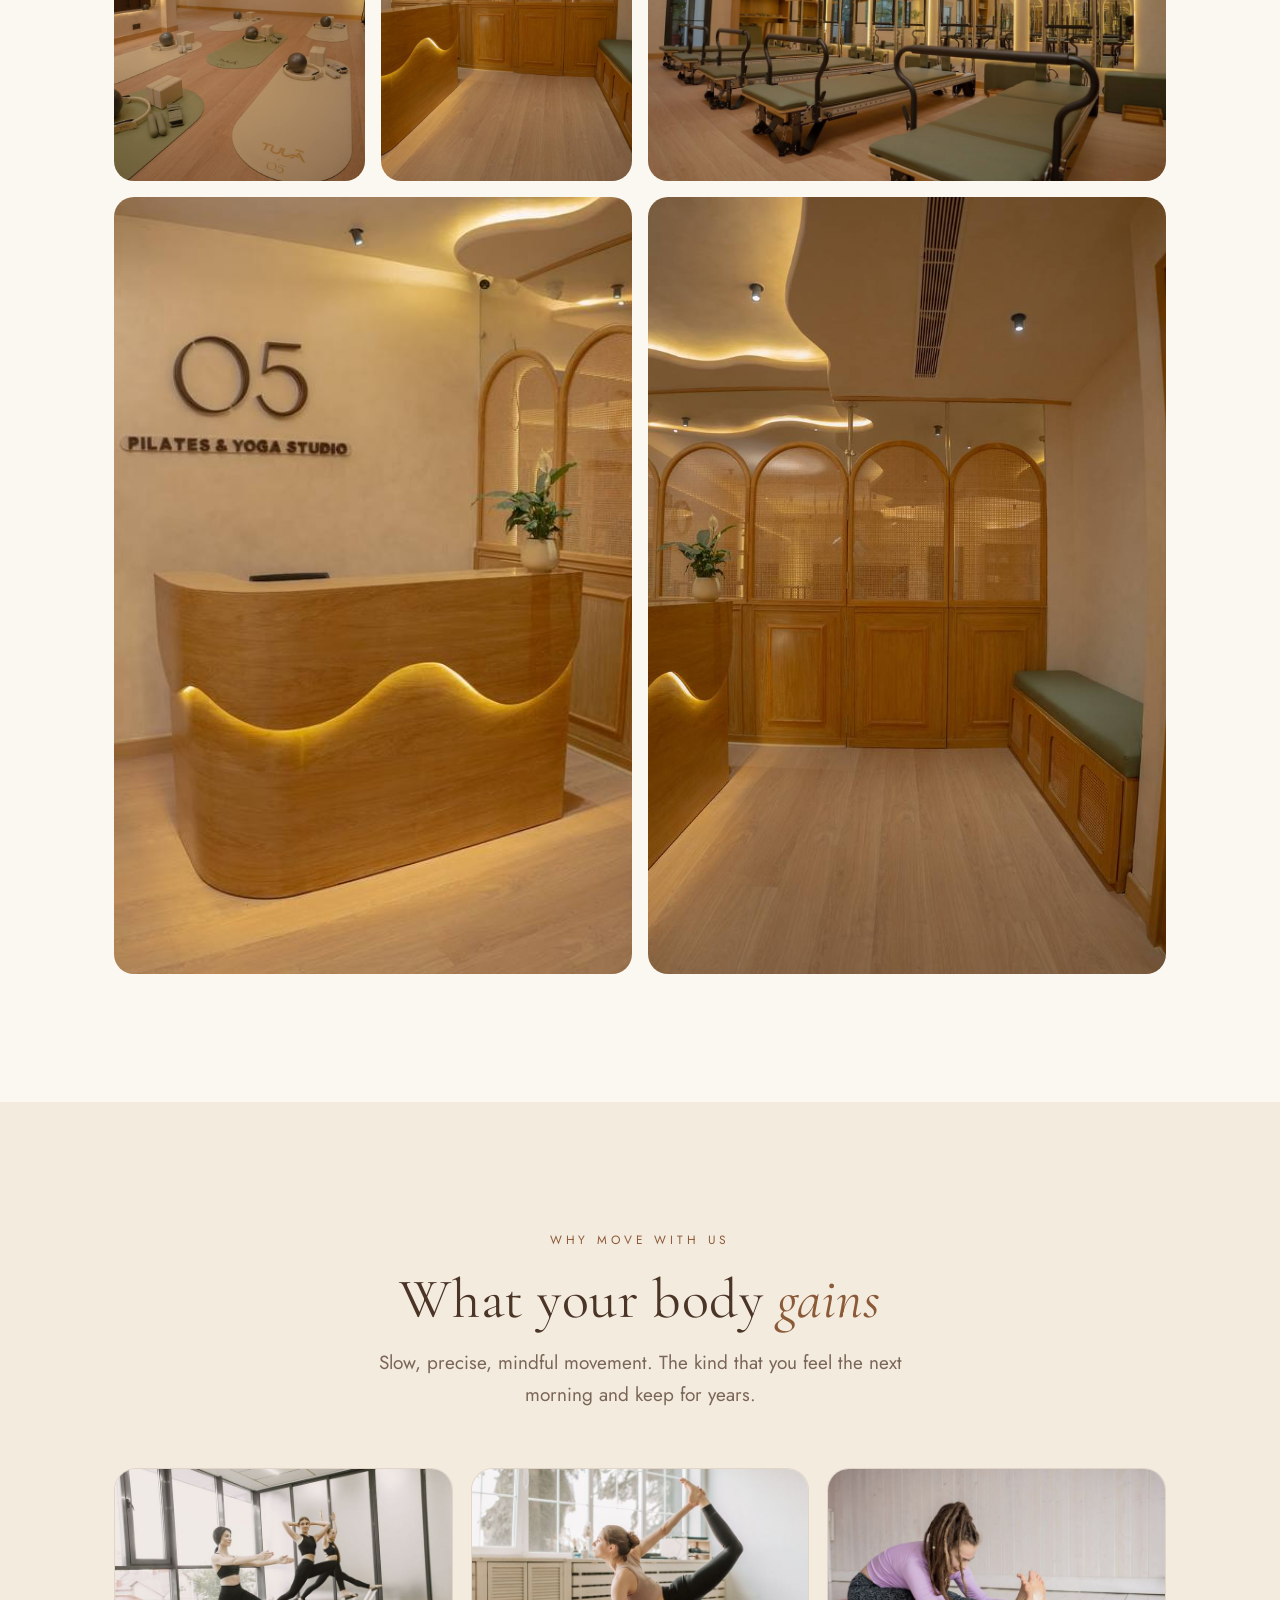
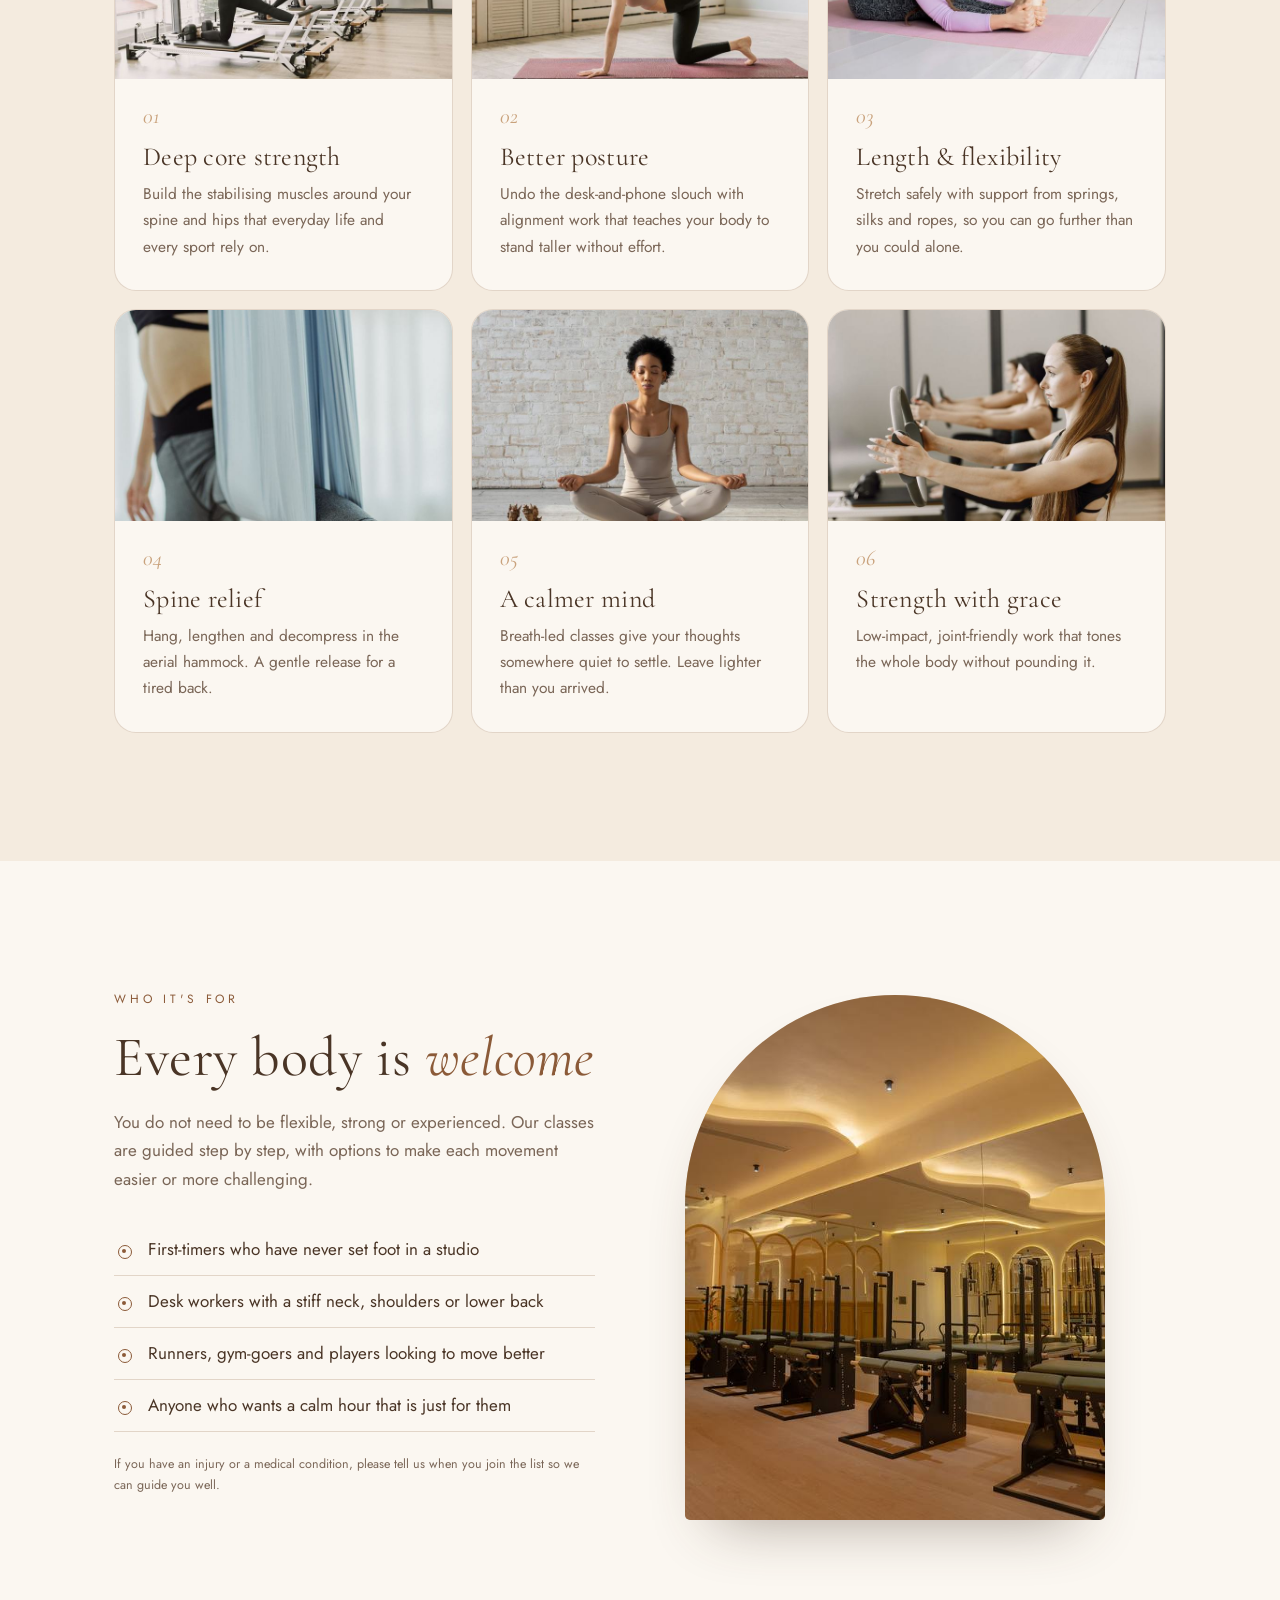
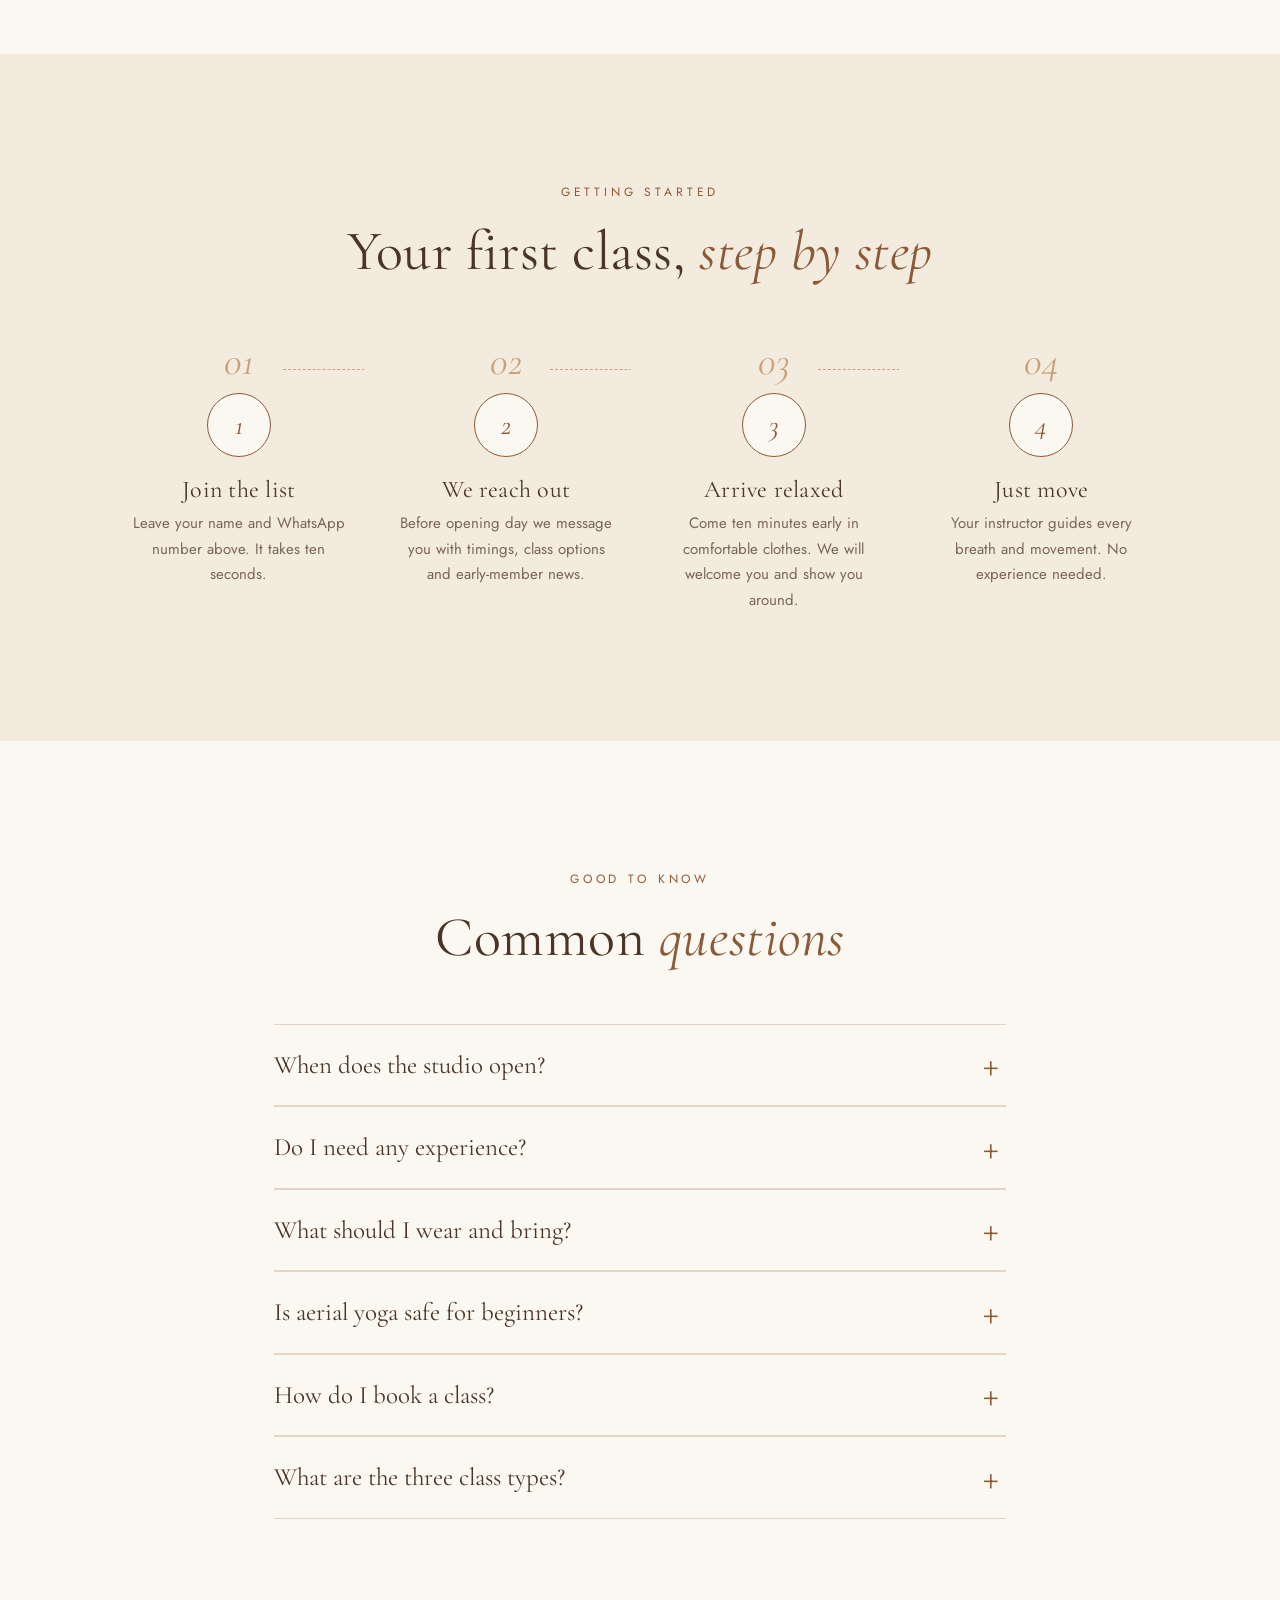
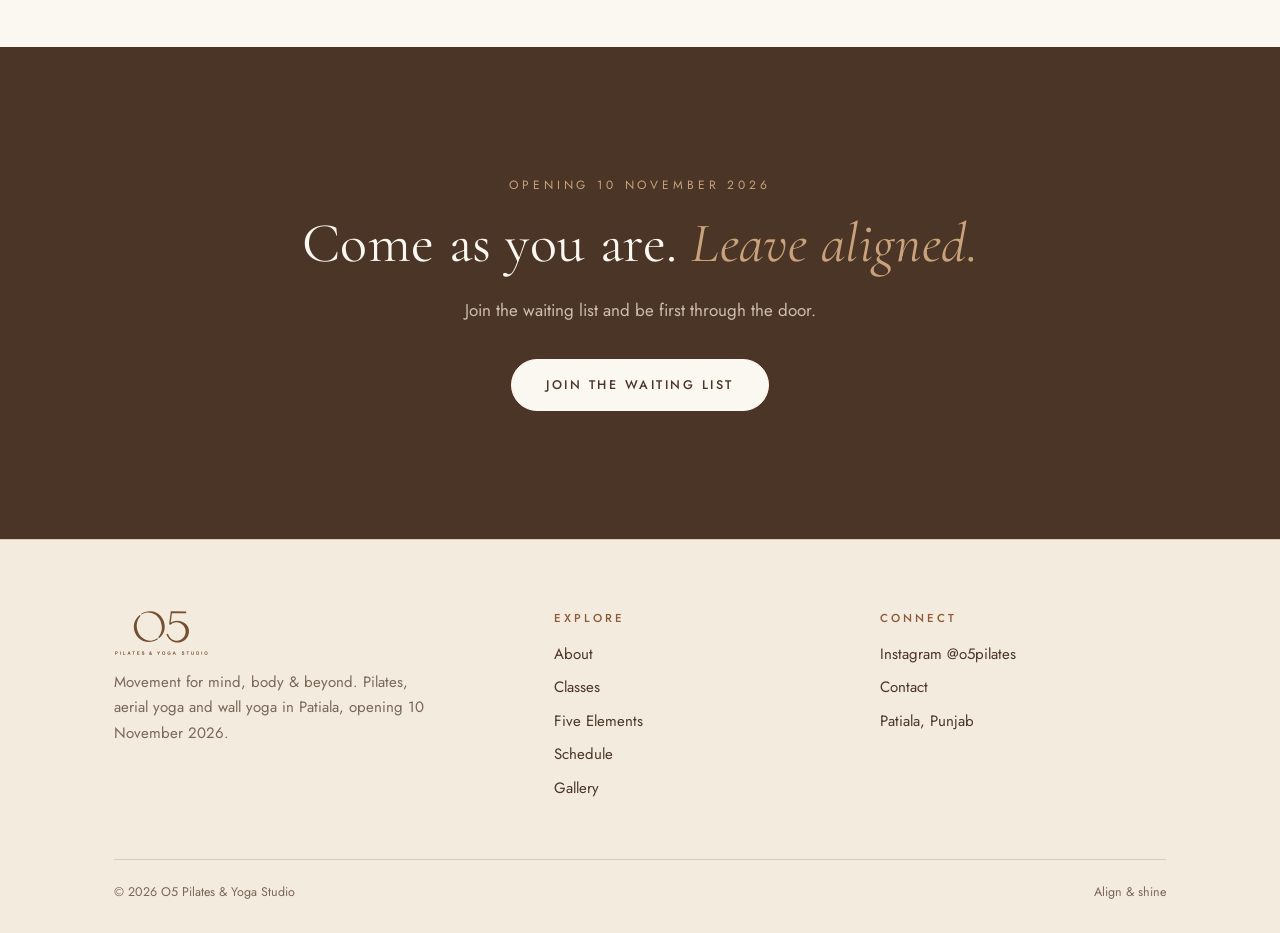
==== commit 588d93d8: "Remove photos with people from the studio images Co-Authored-By: Claude Sonnet 5.5 <noreply@anthropi" ====
--- a/index.html
+++ b/index.html
@@ -86,8 +86,7 @@
     <img src="img/gal-reception.jpg" alt="The O5 reception desk" loading="lazy">
     <img class="g1" src="img/gal-chairs.jpg" alt="Pilates reformers facing arched mirrors" loading="lazy">
     <img class="g1" src="img/gal-reception-wide.jpg" alt="O5 Pilates and Yoga Studio reception" loading="lazy">
-    <img src="img/gal-door.jpg" alt="The arched studio entrance" loading="lazy">
-    <img src="img/gal-flow.jpg" alt="Aerial yoga in the silks" loading="lazy">
+    <img class="g1" src="img/gal-door.jpg" alt="The arched studio entrance" loading="lazy">
   </div>
 </div></section>
 <section style="background:var(--cream)"><div class="wrap">
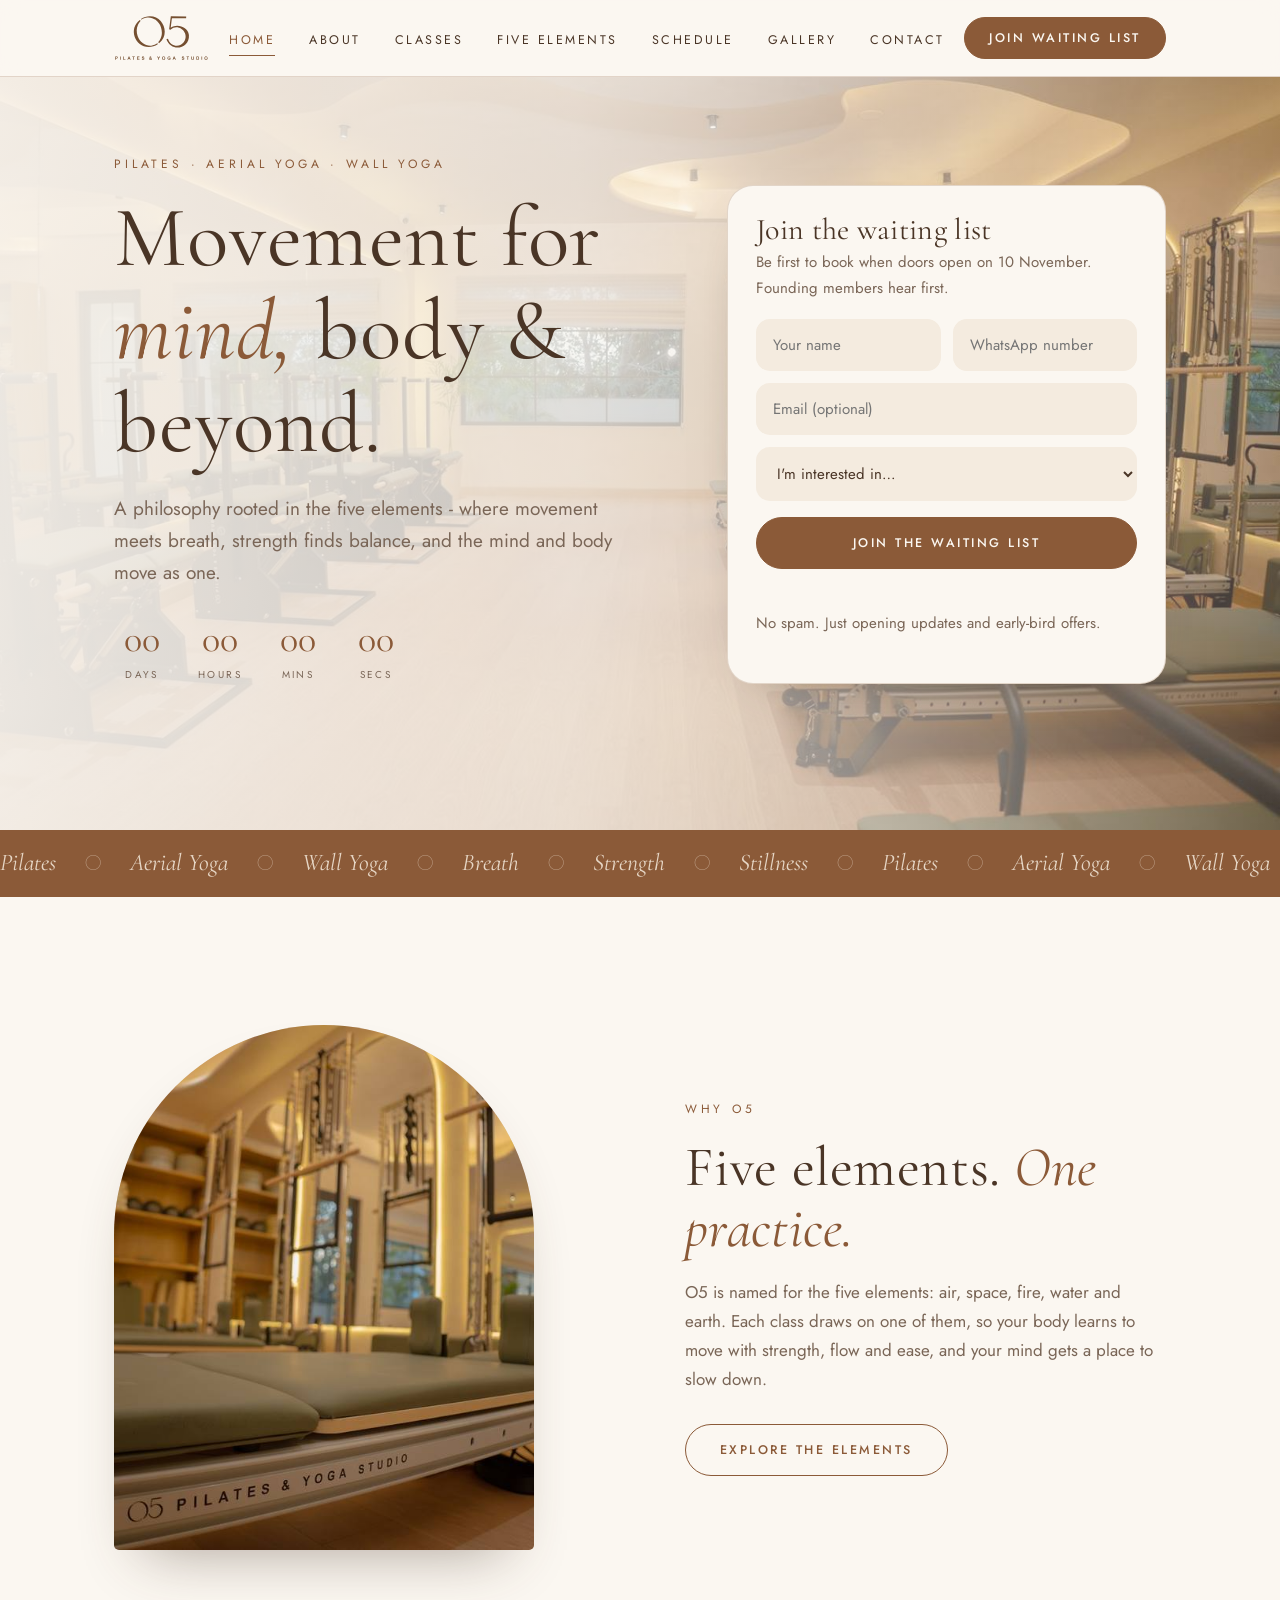
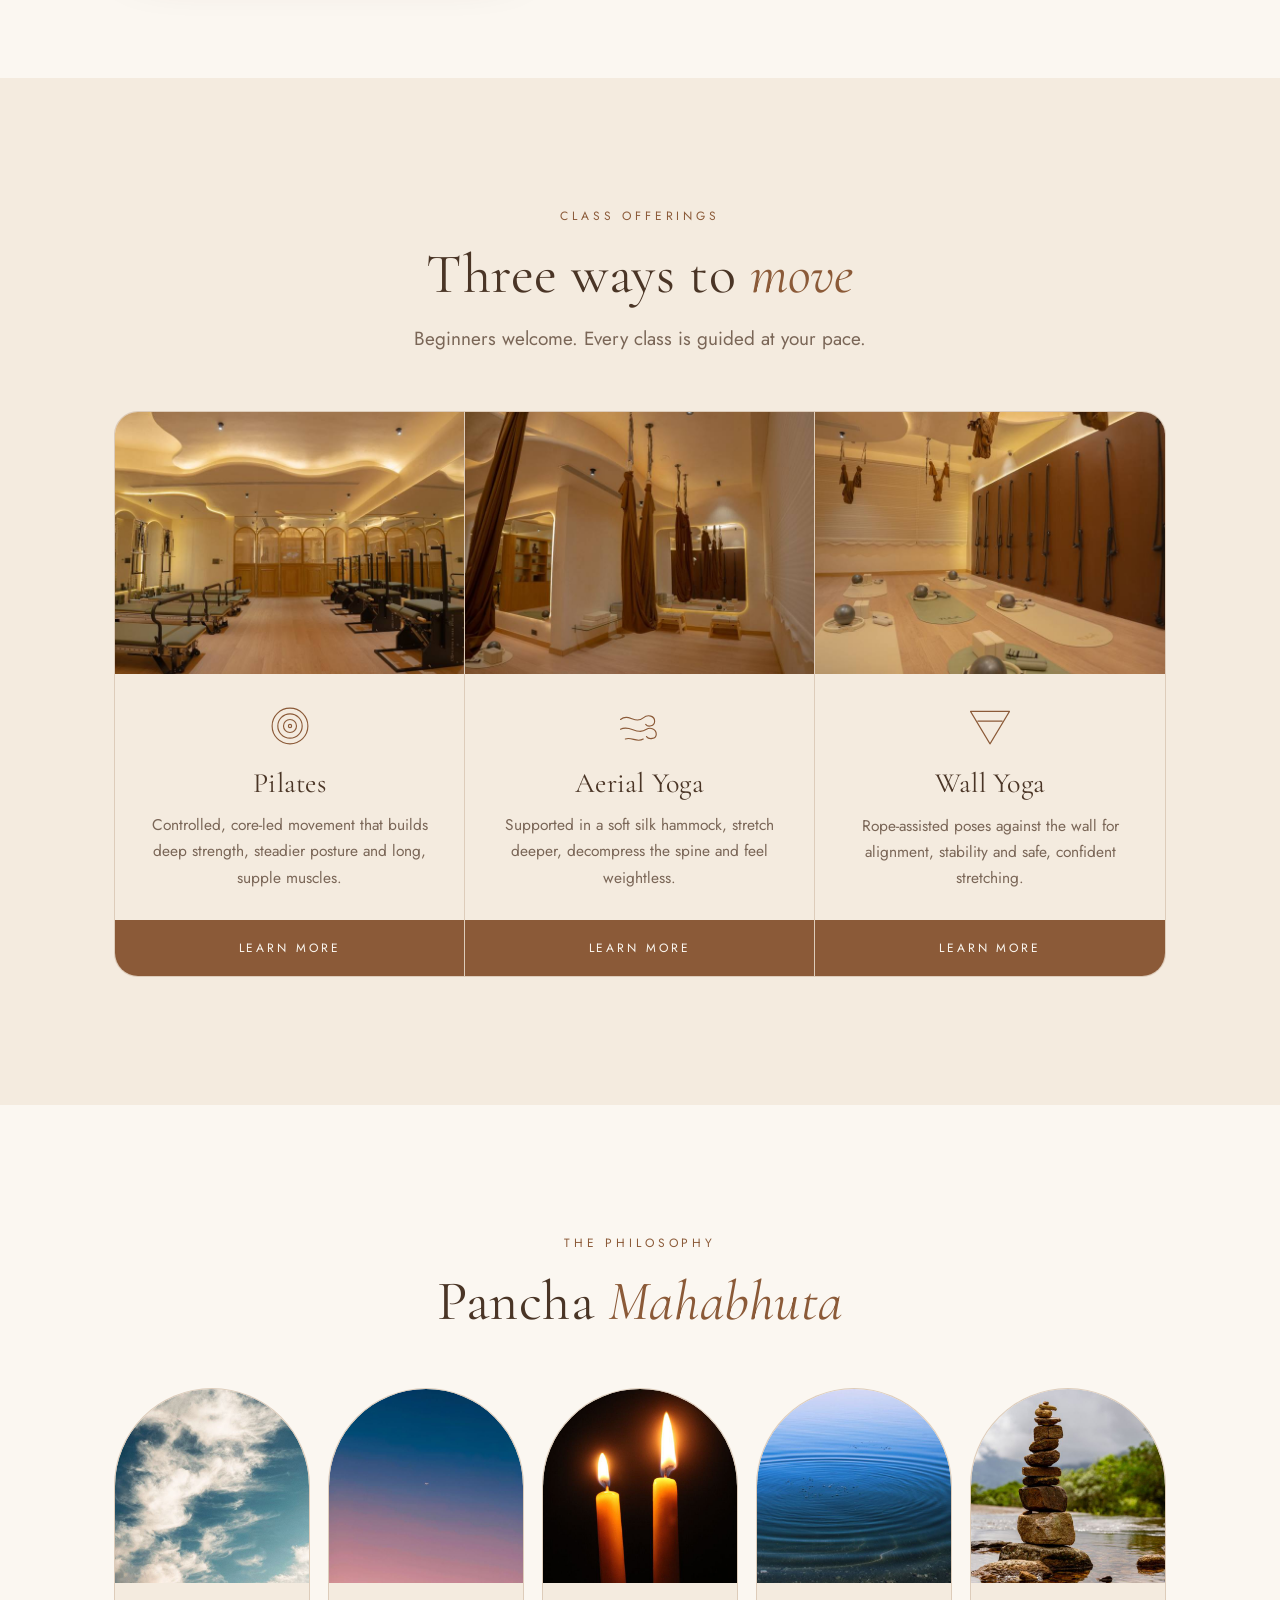
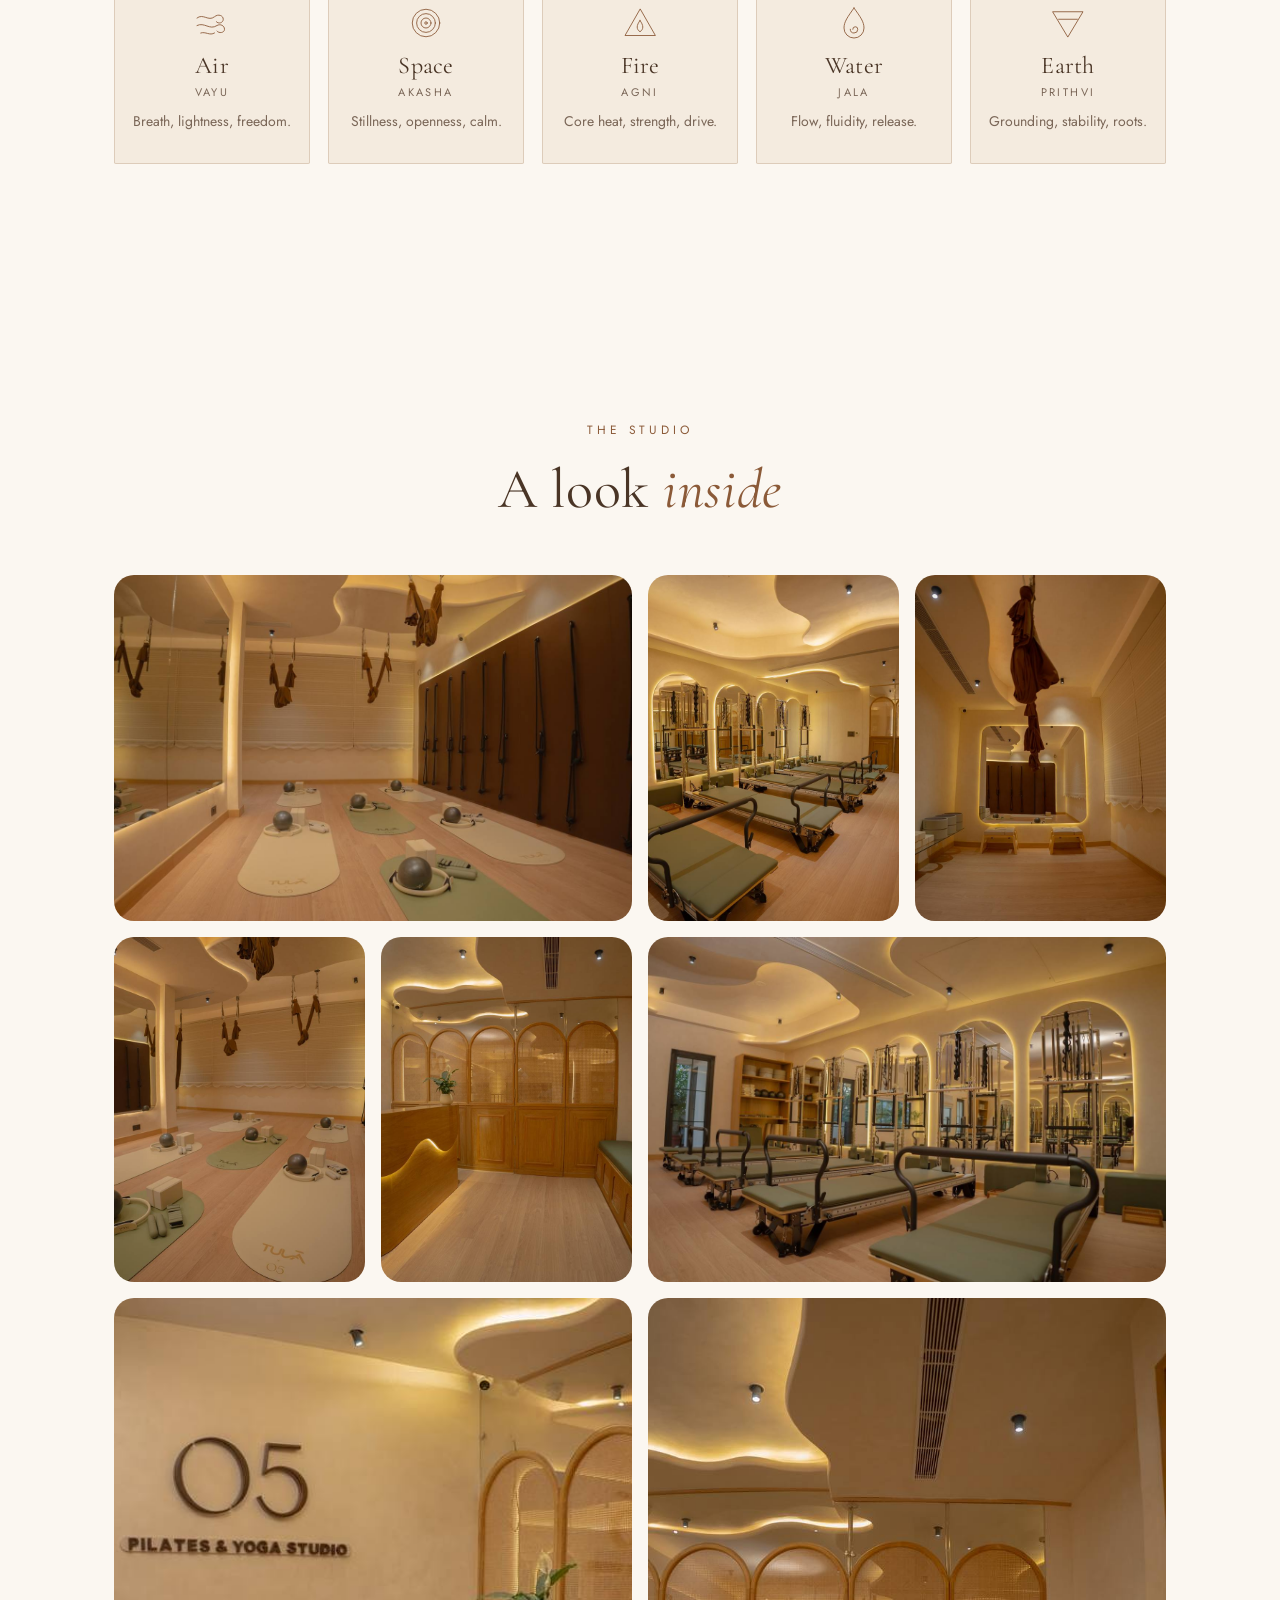
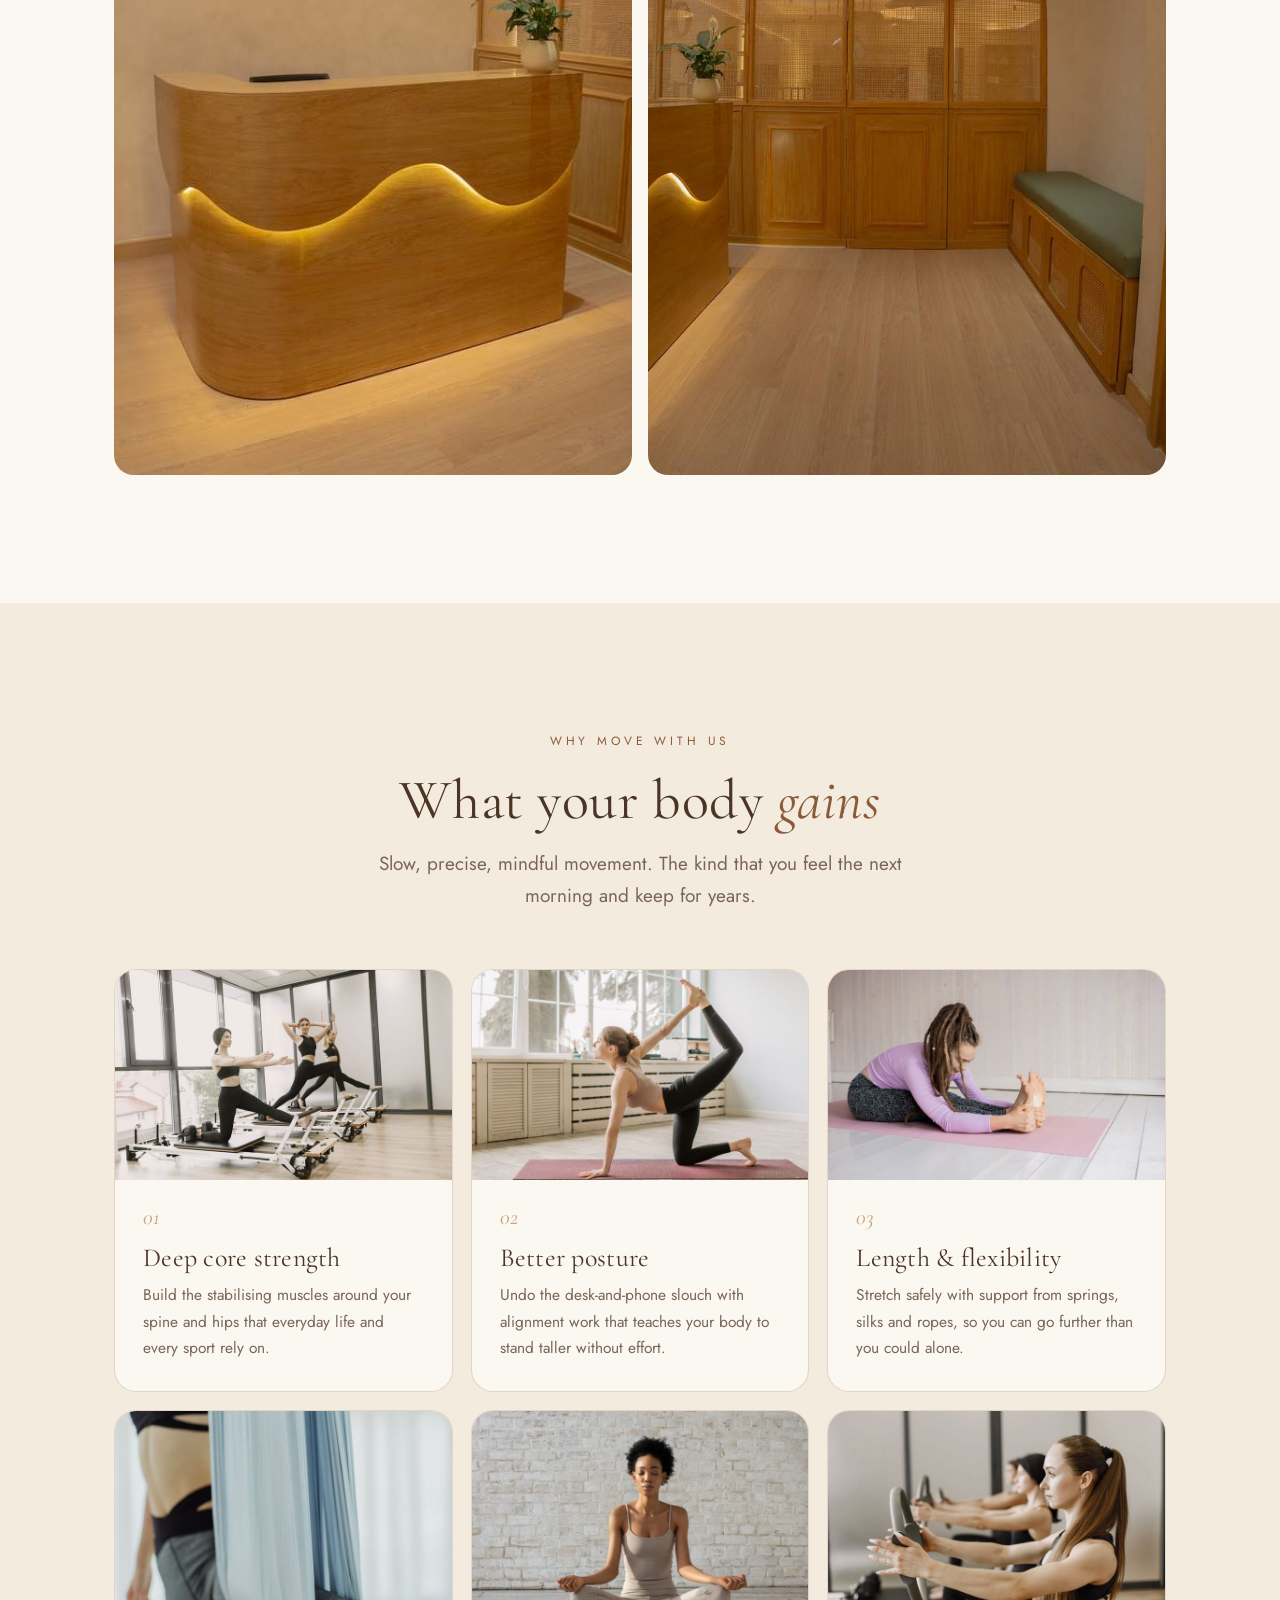
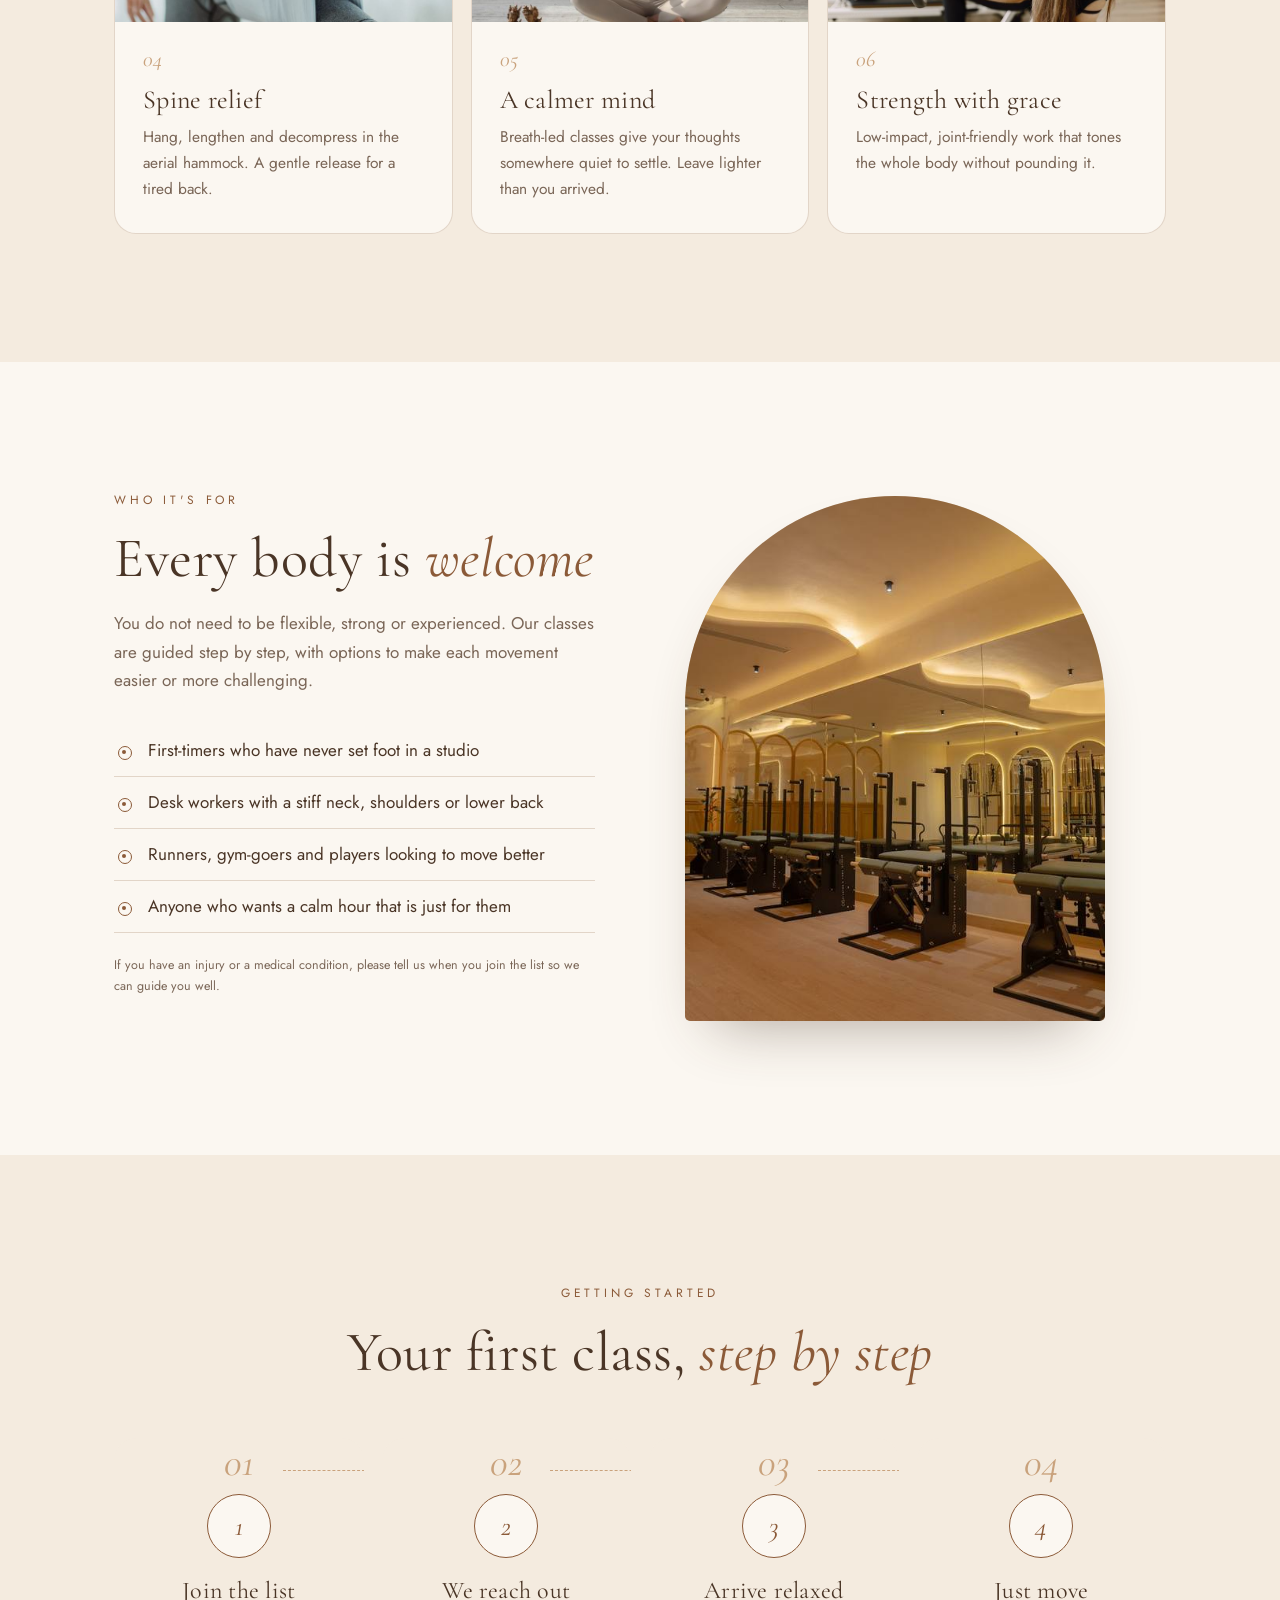
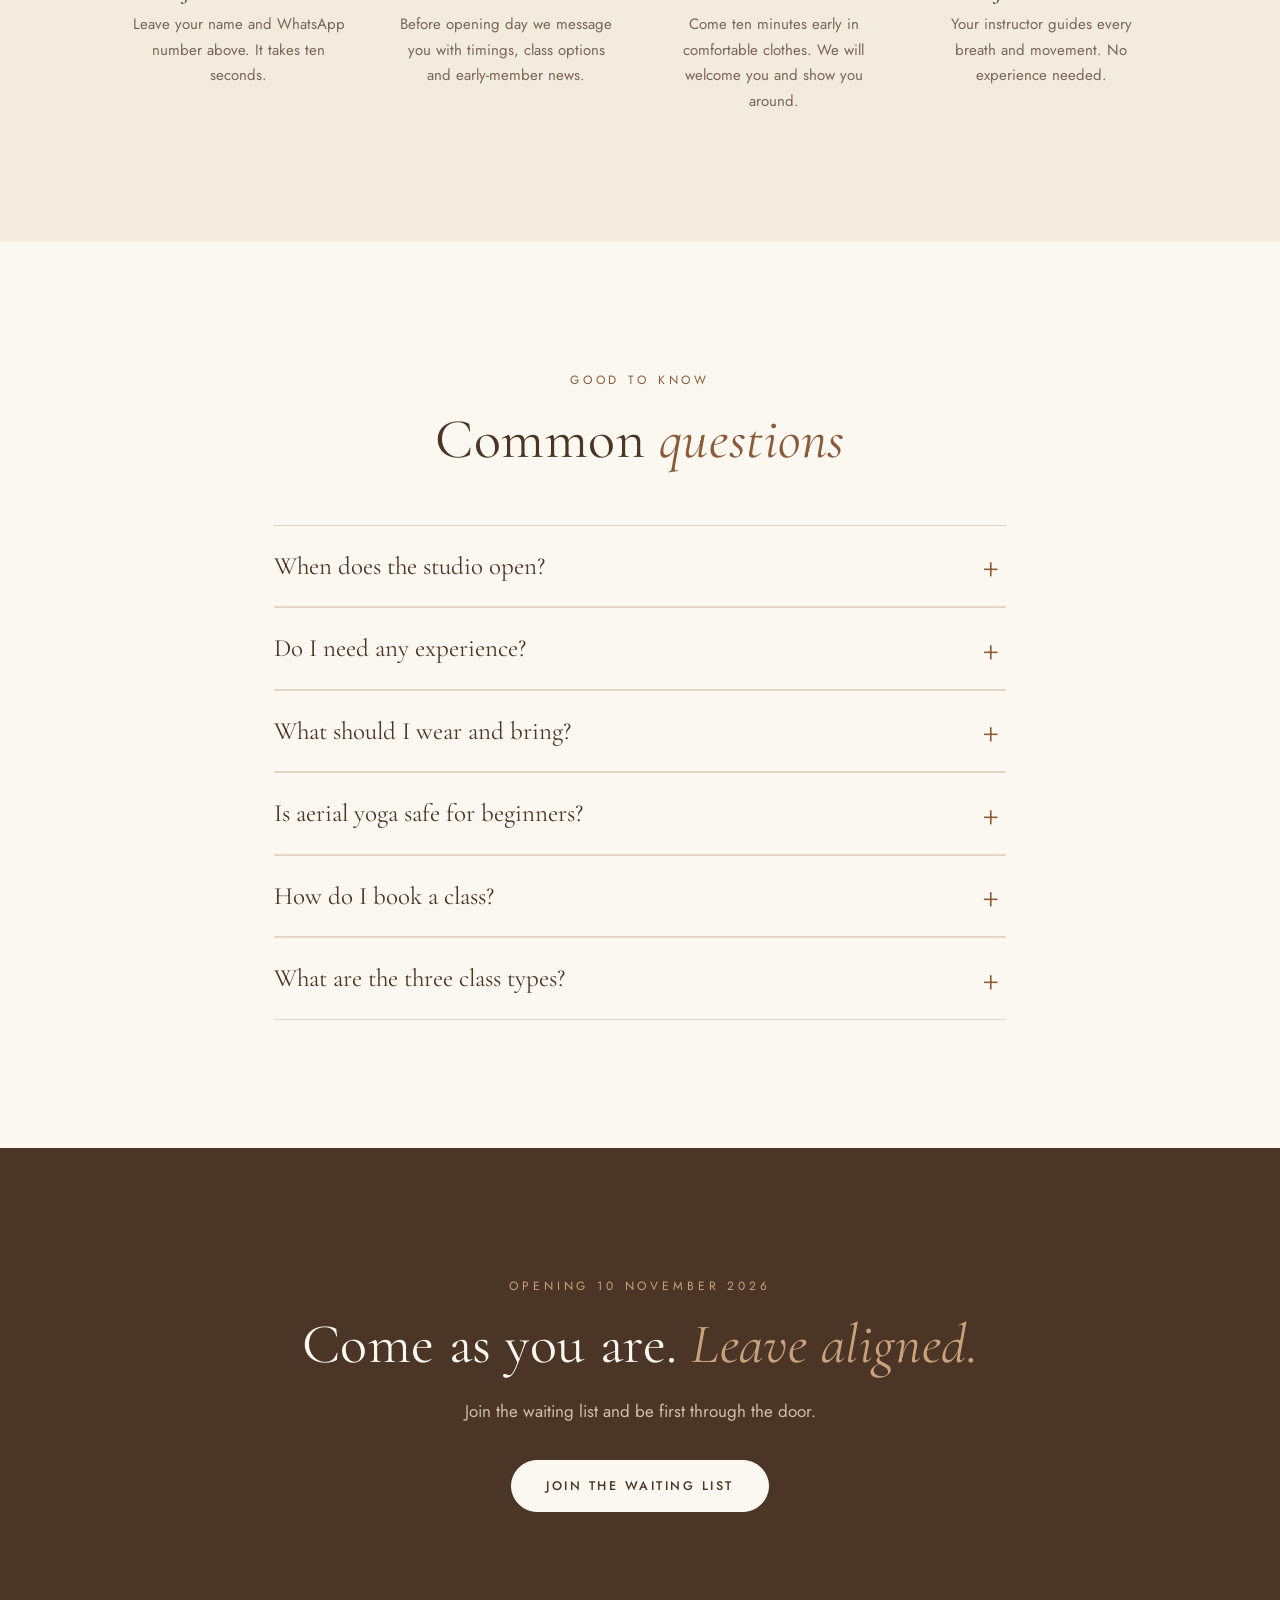
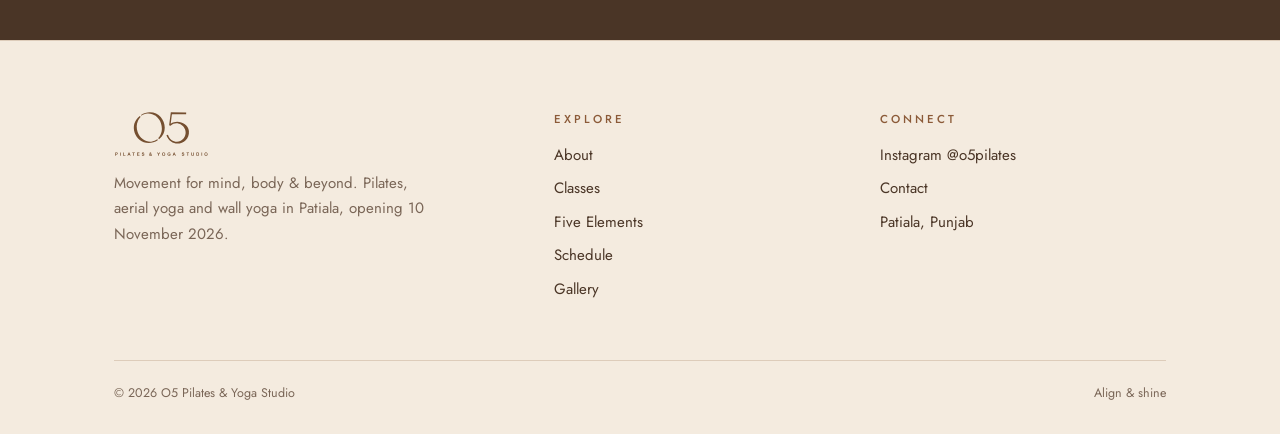
==== commit 6e296427: "Hero: full-width studio photo as background with text and form on top Co-Authored-By: Claude Sonnet " ====
--- a/index.html
+++ b/index.html
@@ -27,6 +27,8 @@
     <h1>Movement for <em>mind,</em> body &amp; beyond.</h1>
     <p class="lead">A philosophy rooted in the five elements - where movement meets breath, strength finds balance, and the mind and body move as one.</p>
     <div class="countdown" id="countdown" aria-label="Time until opening day"><div><b>00</b><span>Days</span></div><div><b>00</b><span>Hours</span></div><div><b>00</b><span>Mins</span></div><div><b>00</b><span>Secs</span></div></div>
+  </div>
+  <div>
     <form class="wait" data-waitlist id="waitlist" novalidate>
   <h3>Join the waiting list</h3>
   <p>Be first to book when doors open on 10 November. Founding members hear first.</p>
@@ -45,7 +47,6 @@
   <p class="fine">No spam. Just opening updates and early-bird offers.</p>
 </form>
   </div>
-  <div class="hero-art"><div class="arch"><img src="img/hero.jpg" alt="The O5 Pilates studio with arched mirrors and reformers" fetchpriority="high"></div></div>
 </div></section>
 
 <div class="strip" aria-hidden="true"><div>Pilates<span>&#9675;</span>Aerial Yoga<span>&#9675;</span>Wall Yoga<span>&#9675;</span>Breath<span>&#9675;</span>Strength<span>&#9675;</span>Stillness<span>&#9675;</span>Pilates<span>&#9675;</span>Aerial Yoga<span>&#9675;</span>Wall Yoga<span>&#9675;</span>Breath<span>&#9675;</span>Strength<span>&#9675;</span>Stillness<span>&#9675;</span>Pilates<span>&#9675;</span>Aerial Yoga<span>&#9675;</span>Wall Yoga<span>&#9675;</span>Breath<span>&#9675;</span>Strength<span>&#9675;</span>Stillness<span>&#9675;</span>Pilates<span>&#9675;</span>Aerial Yoga<span>&#9675;</span>Wall Yoga<span>&#9675;</span>Breath<span>&#9675;</span>Strength<span>&#9675;</span>Stillness<span>&#9675;</span>Pilates<span>&#9675;</span>Aerial Yoga<span>&#9675;</span>Wall Yoga<span>&#9675;</span>Breath<span>&#9675;</span>Strength<span>&#9675;</span>Stillness<span>&#9675;</span>Pilates<span>&#9675;</span>Aerial Yoga<span>&#9675;</span>Wall Yoga<span>&#9675;</span>Breath<span>&#9675;</span>Strength<span>&#9675;</span>Stillness<span>&#9675;</span></div></div>
--- a/css/style.css
+++ b/css/style.css
@@ -48,8 +48,8 @@
 .btn.ghost:hover { background: var(--copper); color: var(--ivory); }
 
 /* hero */
-.hero { padding: clamp(40px, 6vw, 80px) 0 clamp(70px, 9vw, 120px); background: linear-gradient(180deg, var(--cream), var(--ivory)); overflow: hidden; }
-.hero-grid { display: grid; grid-template-columns: 1.05fr .95fr; gap: clamp(32px, 6vw, 90px); align-items: center; }
+.hero { padding: clamp(40px, 6vw, 80px) 0 clamp(70px, 9vw, 120px); background: linear-gradient(90deg, rgba(251, 247, 241, .93) 0%, rgba(251, 247, 241, .78) 45%, rgba(251, 247, 241, .2) 100%), url(../img/studio-wide.jpg) center / cover no-repeat; overflow: hidden; }
+.hero-grid { display: grid; grid-template-columns: 1.1fr .9fr; gap: clamp(32px, 6vw, 90px); align-items: center; }
 .hero h1 { margin-bottom: 22px; }
 .hero .lead { margin-bottom: 30px; }
 .countdown { display: flex; gap: 22px; margin-bottom: 28px; }
@@ -63,7 +63,7 @@
 .tag { position: absolute; left: -24px; bottom: 36px; background: var(--ivory); padding: 14px 22px; border-radius: 100px; font: italic 20px var(--serif); color: var(--copper); box-shadow: 0 14px 30px -14px rgba(74, 53, 38, .4); }
 
 /* waitlist form */
-.wait { background: var(--ivory); border: 1px solid var(--line); border-radius: 26px; padding: 28px; max-width: 520px; box-shadow: 0 24px 50px -34px rgba(74, 53, 38, .5); }
+.wait { margin-left: auto; background: var(--ivory); border: 1px solid var(--line); border-radius: 26px; padding: 28px; max-width: 520px; box-shadow: 0 24px 50px -34px rgba(74, 53, 38, .5); }
 .wait h3 { font-size: 30px; margin-bottom: 4px; }
 .wait > p { font-size: 15px; color: var(--muted); margin-bottom: 18px; }
 .wait .row { display: grid; grid-template-columns: 1fr 1fr; gap: 12px; }
@@ -183,6 +183,7 @@
   .nav ul a { display: block; padding: 14px 0; border-bottom: 1px solid var(--line); }
 }
 @media (max-width: 960px) {
+  .hero { background: linear-gradient(180deg, rgba(251, 247, 241, .9), rgba(251, 247, 241, .8)), url(../img/studio-wide.jpg) center / cover no-repeat; }
   .hero-grid, .split, .contact-grid { grid-template-columns: 1fr; }
   .split.rev .media { order: 0; }
   .hero-art { margin: 0 auto; max-width: 360px; }
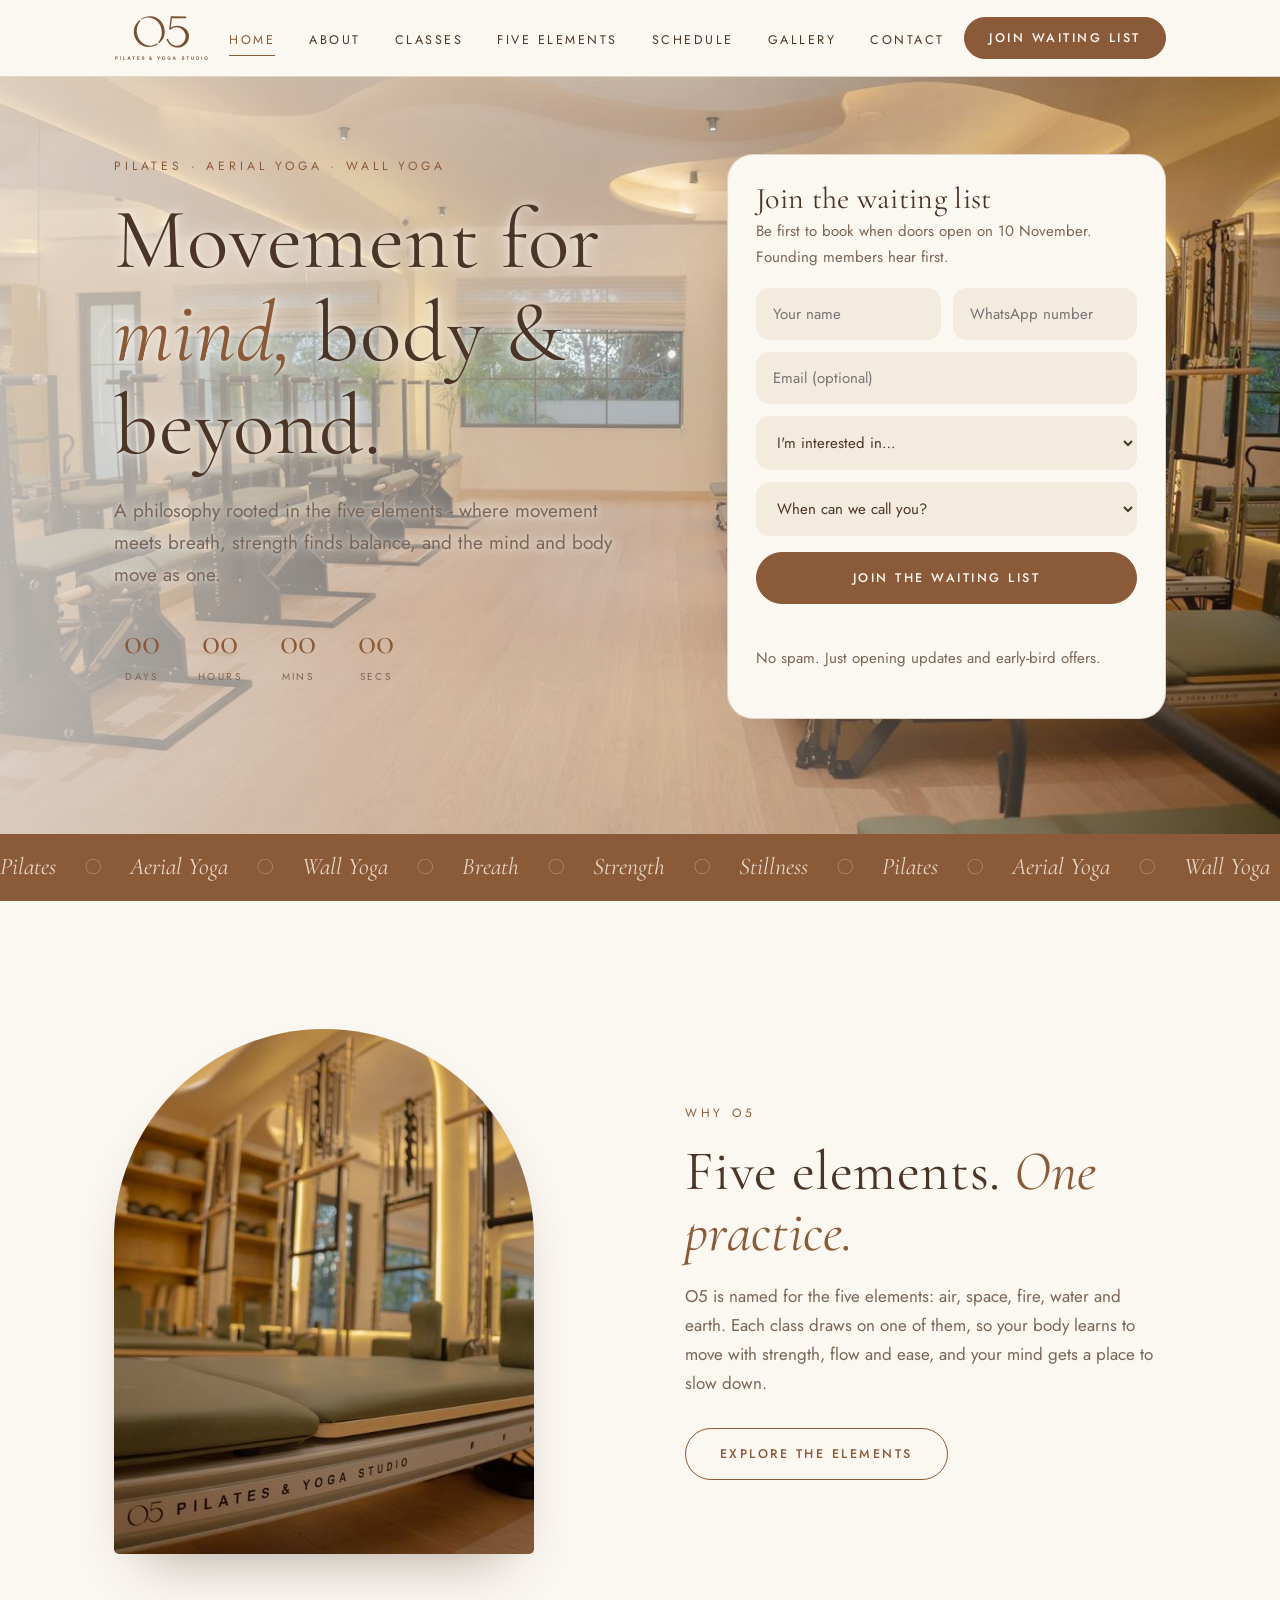
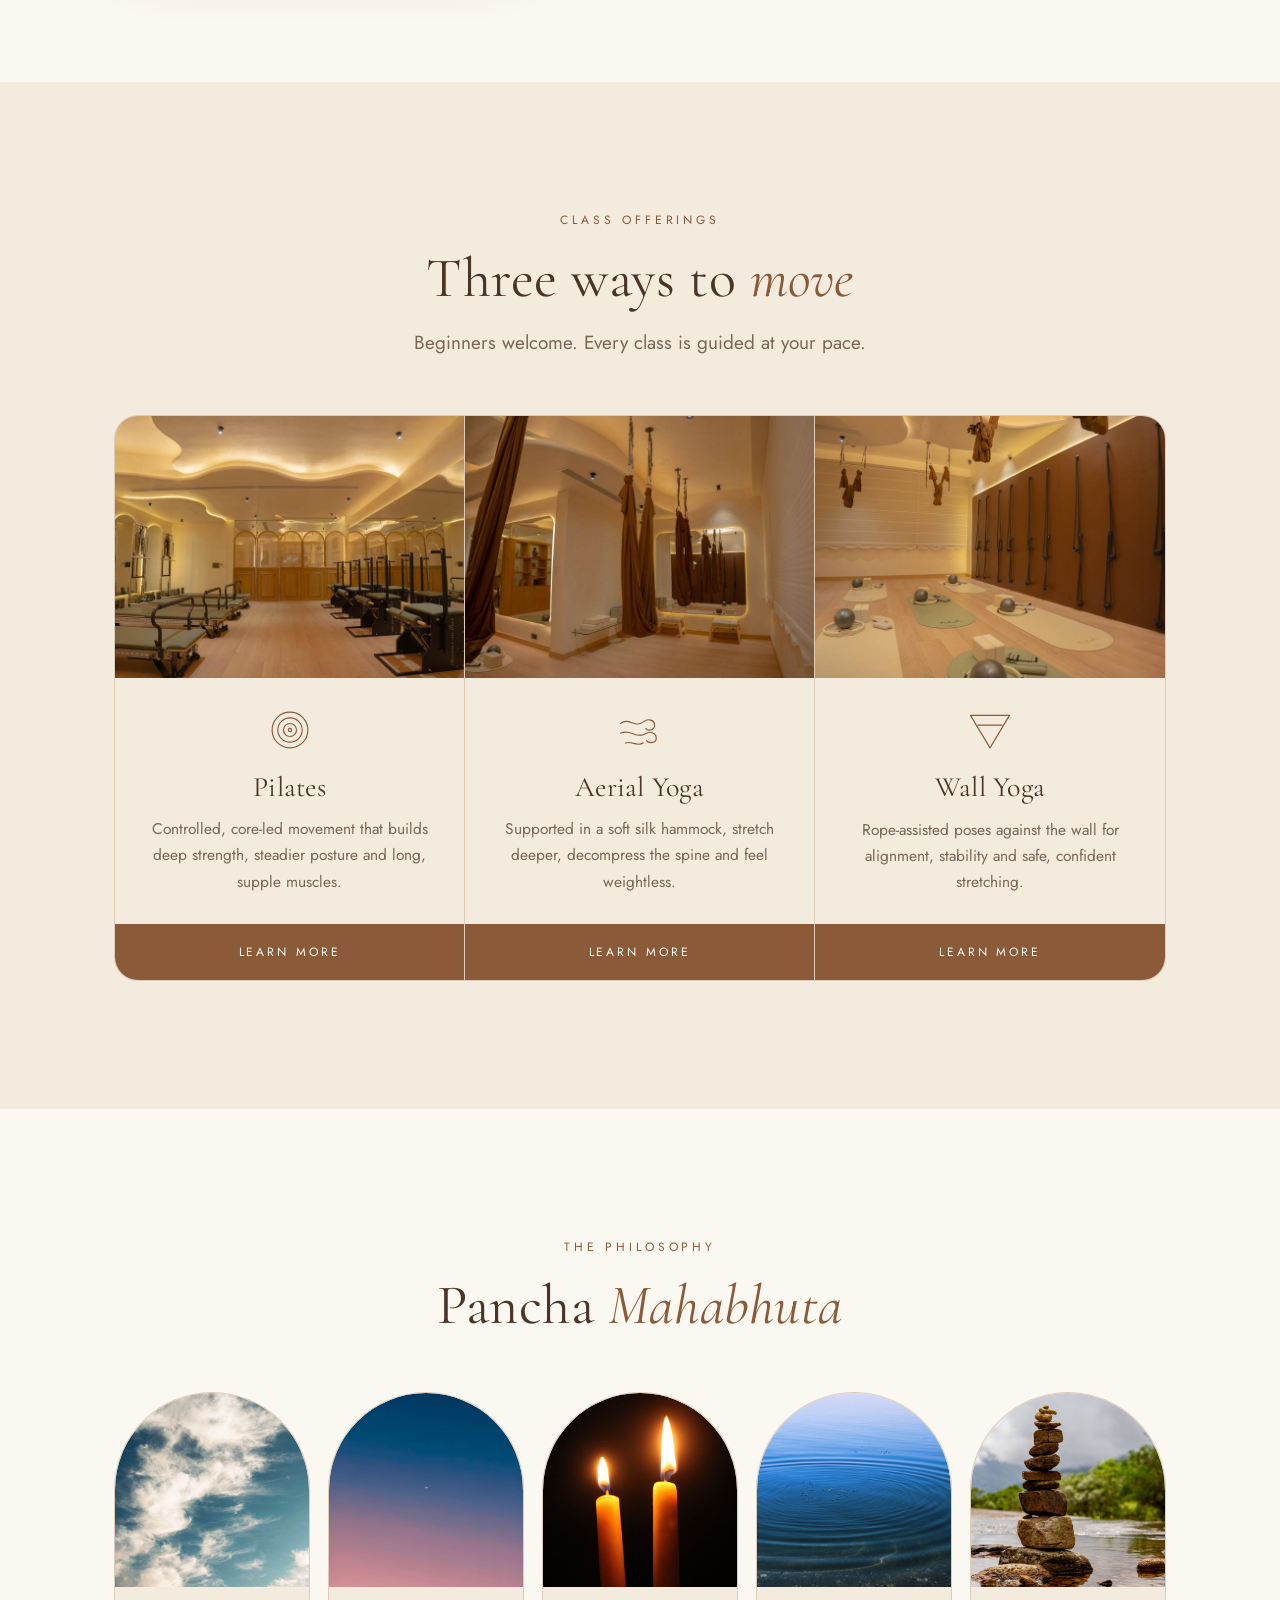
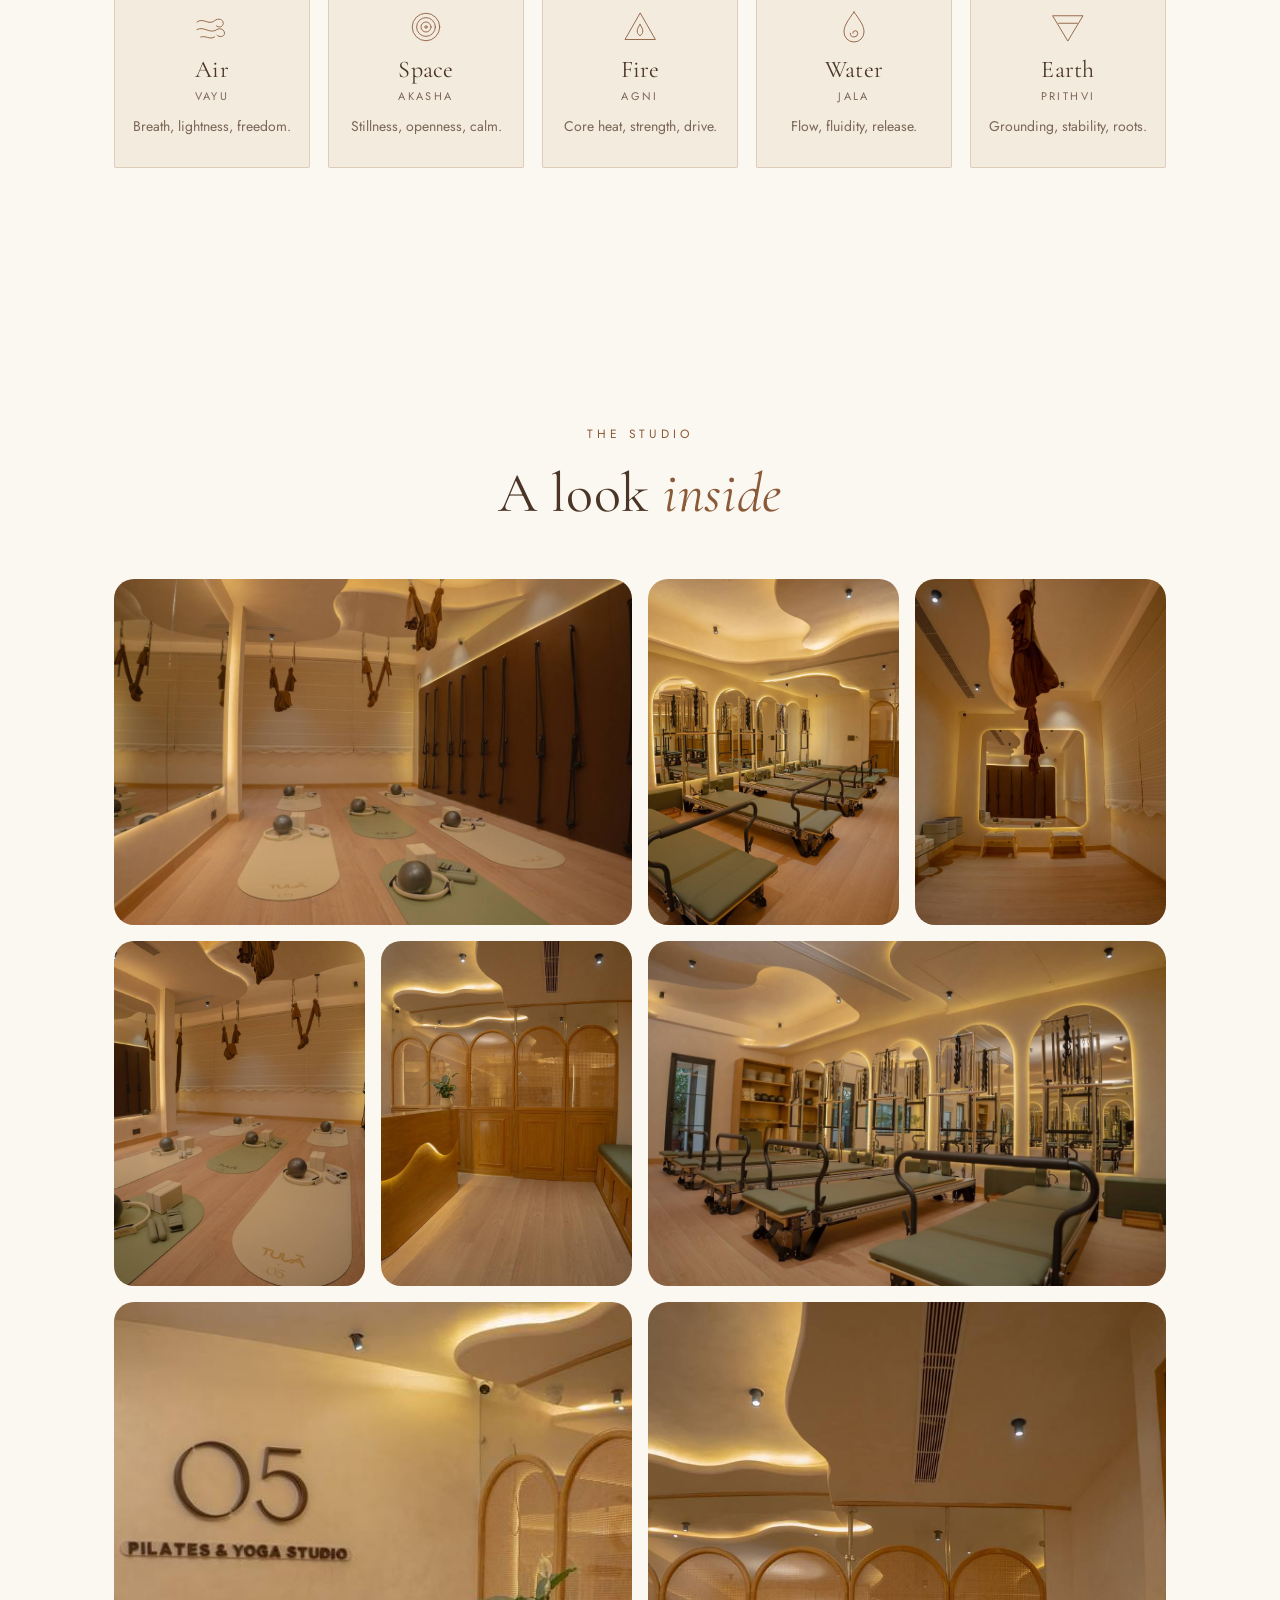
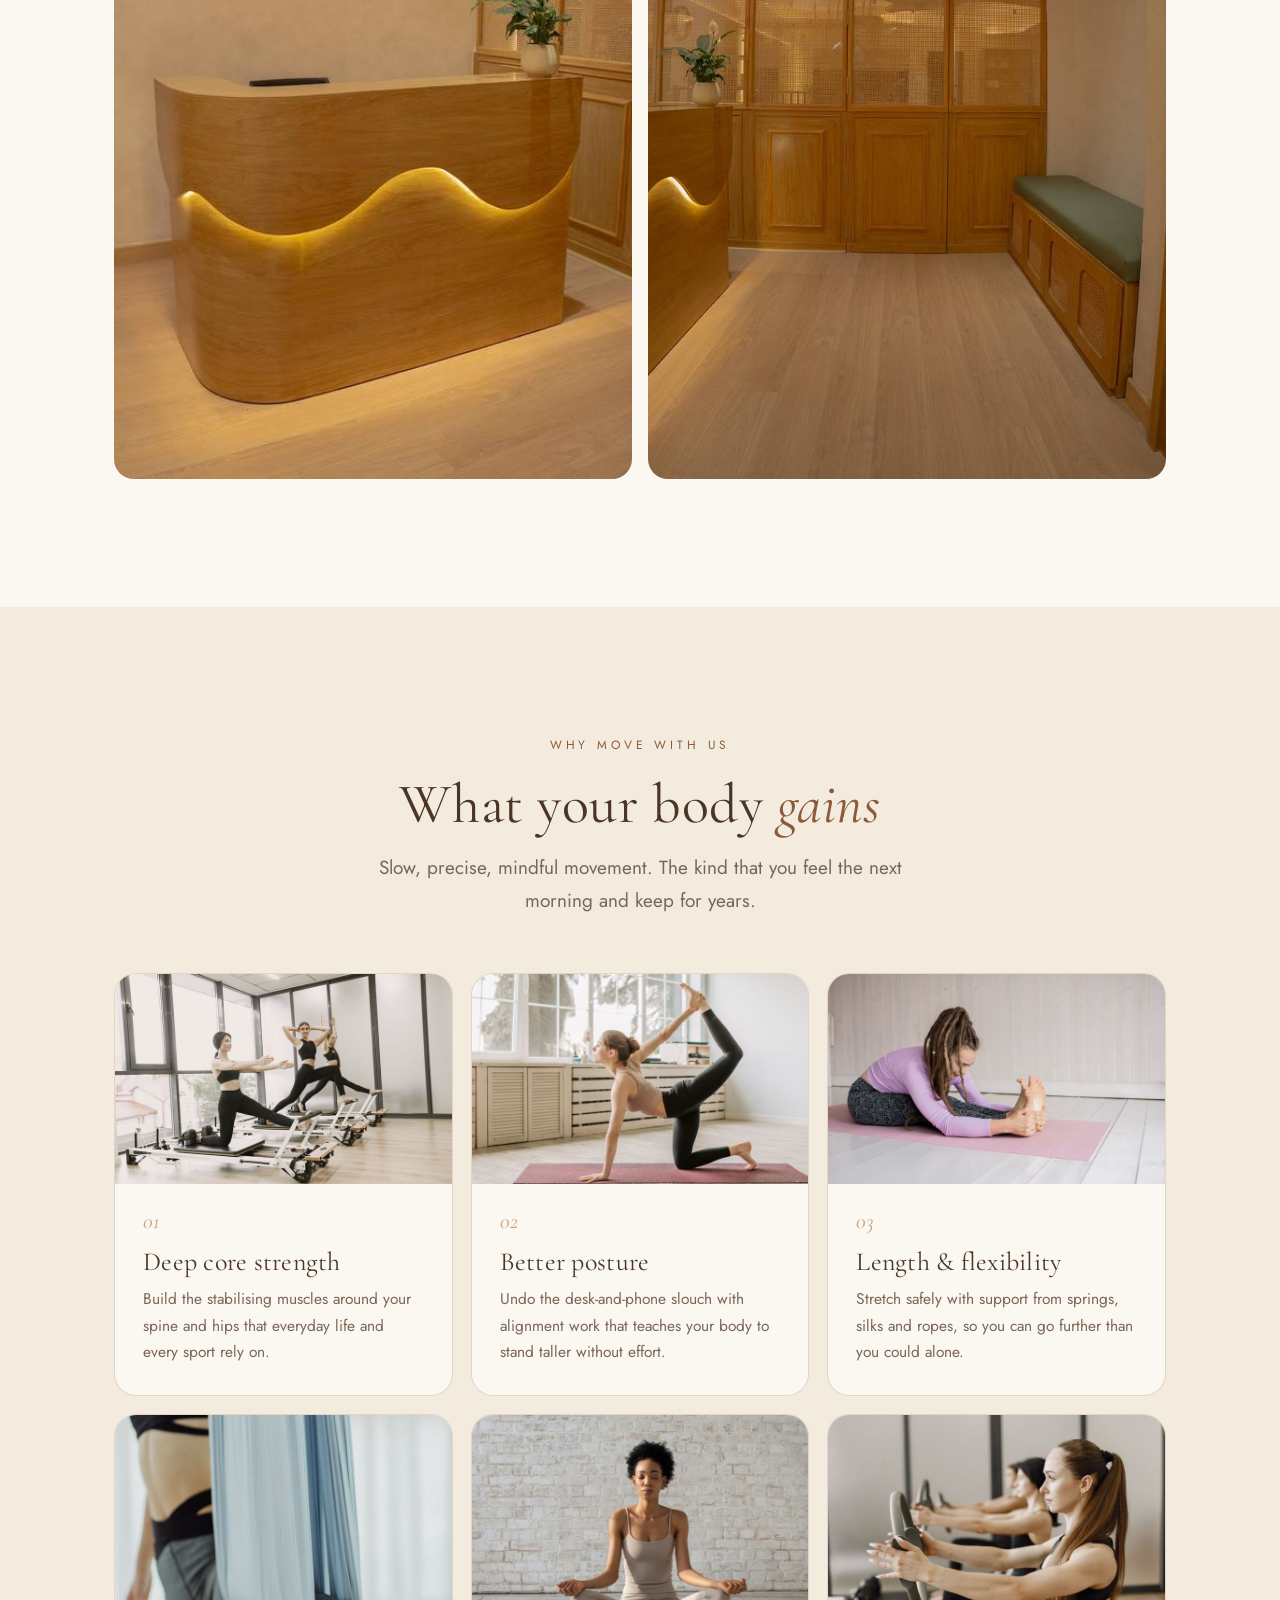
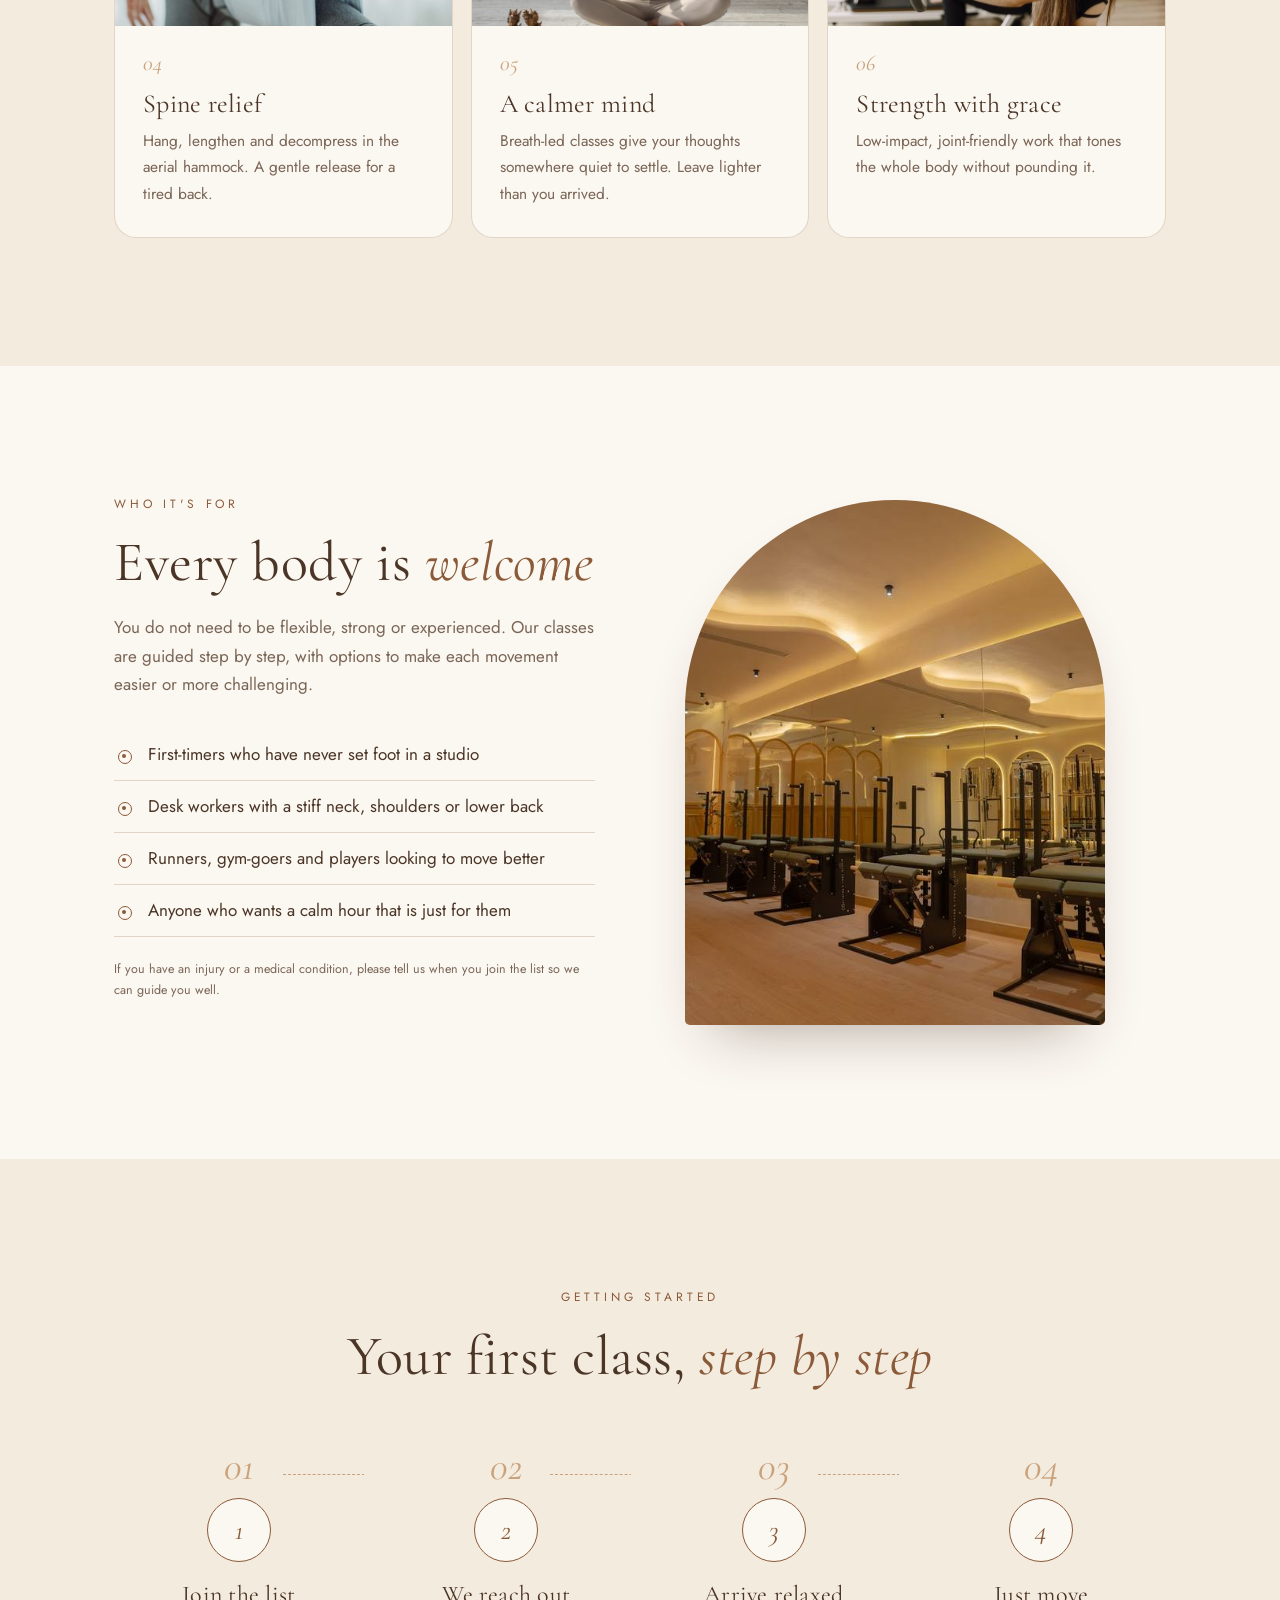
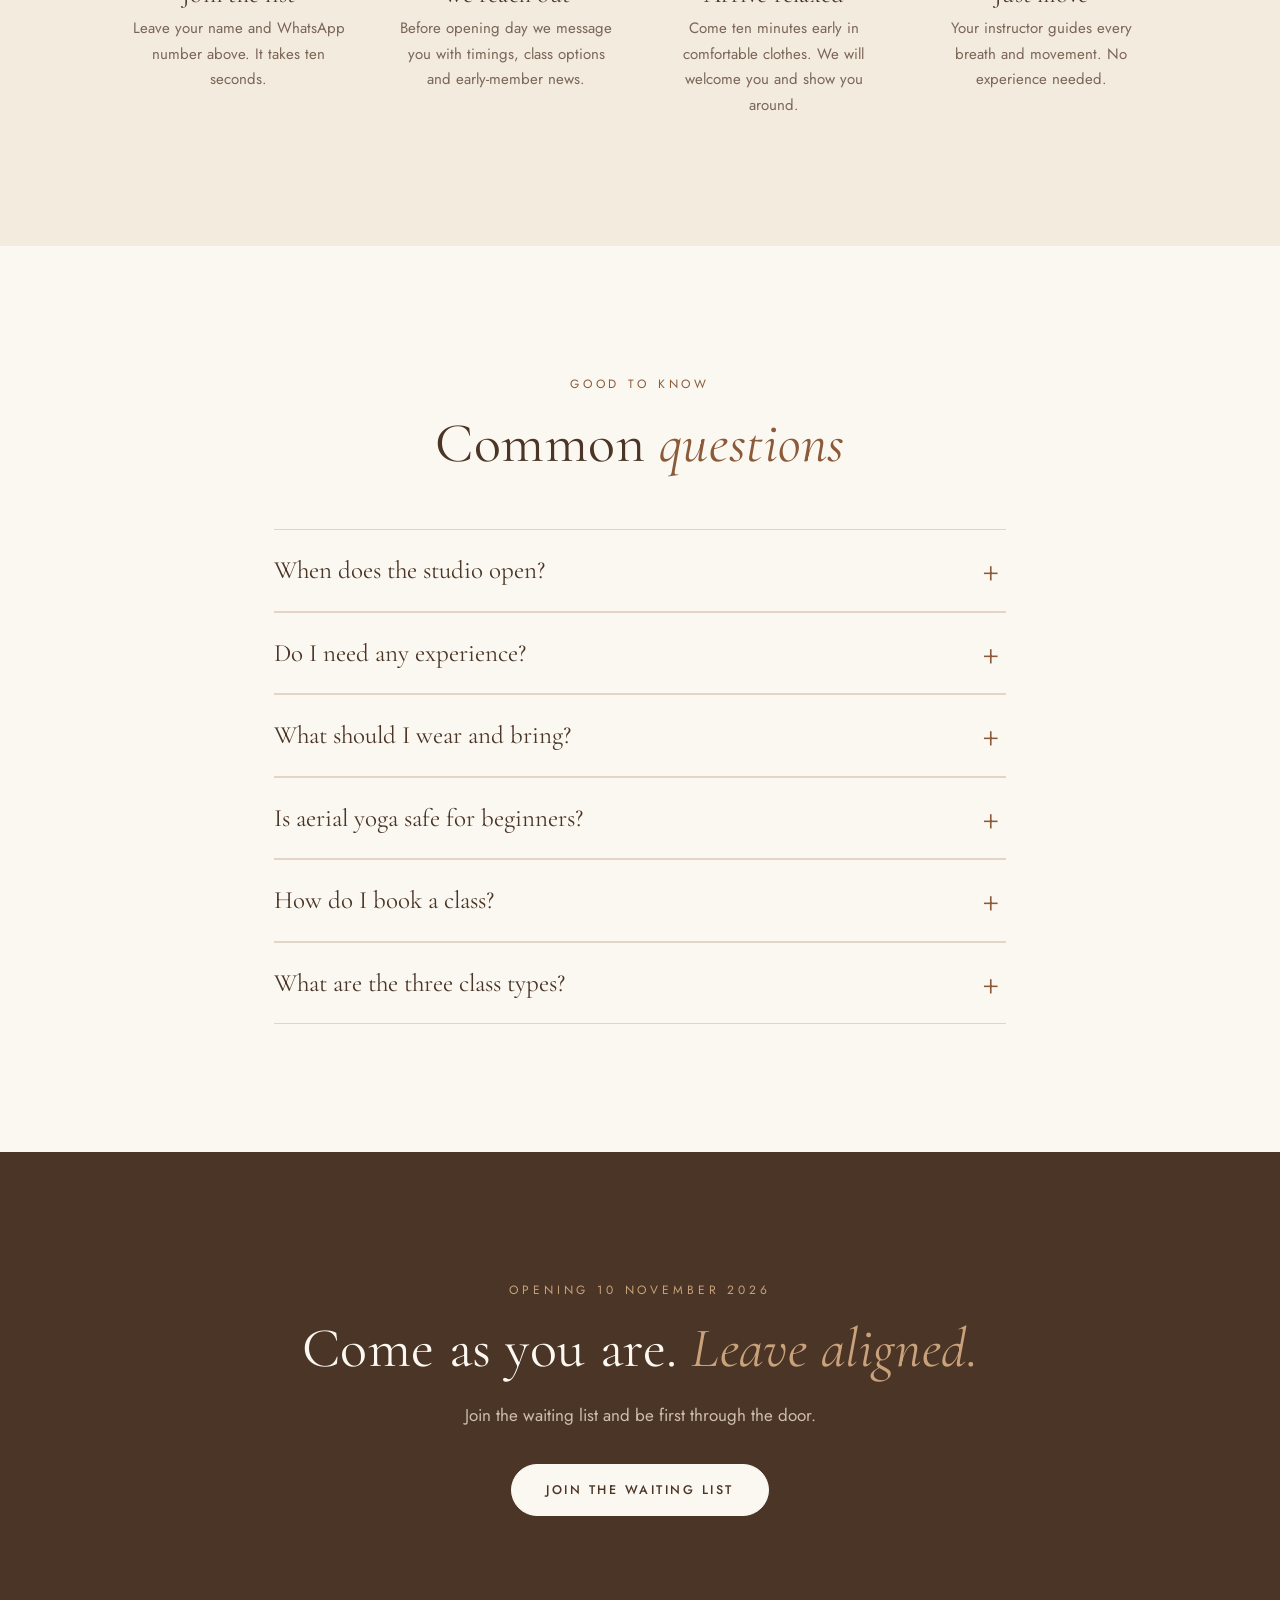
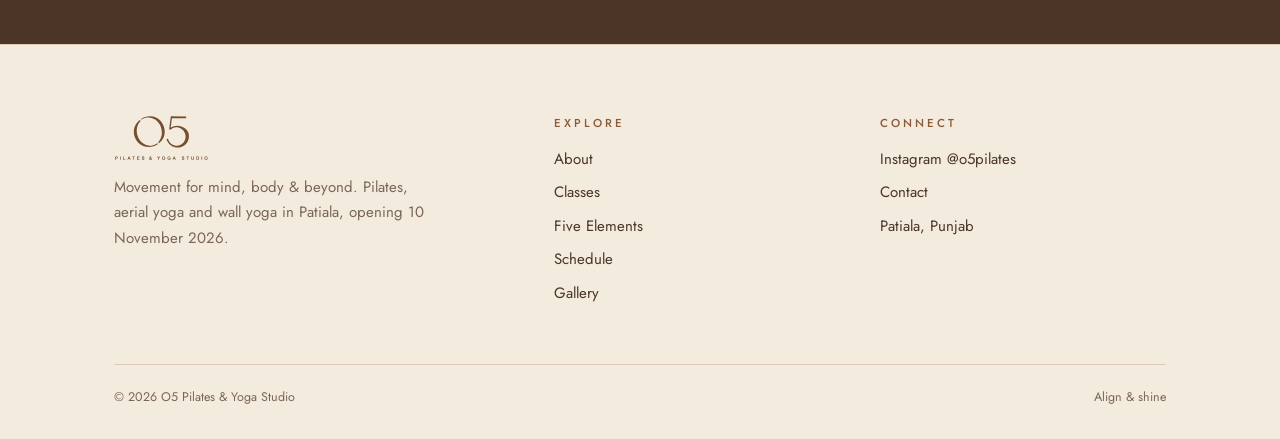
==== commit 94be73c1: "Waiting list: add 'When can we call you?' time-slot field Co-Authored-By: Claude Sonnet 5.5 <noreply" ====
--- a/index.html
+++ b/index.html
@@ -40,6 +40,12 @@
   <select name="interest" aria-label="Interested in">
     <option value="Not sure yet">I'm interested in…</option>
     <option>Pilates</option><option>Aerial Yoga</option><option>Wall Yoga</option><option>All of them</option>
+  </select>
+  <select name="call_time" aria-label="When can we call you" required>
+    <option value="" disabled selected>When can we call you?</option>
+    <option value="9:00 to 12:00">9:00 to 12:00</option>
+    <option value="12:00 to 4:00">12:00 to 4:00</option>
+    <option value="4:00 to 9:00">4:00 to 9:00</option>
   </select>
   <input class="hp" name="website" tabindex="-1" autocomplete="off" aria-hidden="true">
   <button class="btn" type="submit">Join the waiting list</button>
--- a/css/style.css
+++ b/css/style.css
@@ -48,10 +48,11 @@
 .btn.ghost:hover { background: var(--copper); color: var(--ivory); }
 
 /* hero */
-.hero { padding: clamp(40px, 6vw, 80px) 0 clamp(70px, 9vw, 120px); background: linear-gradient(90deg, rgba(251, 247, 241, .93) 0%, rgba(251, 247, 241, .78) 45%, rgba(251, 247, 241, .2) 100%), url(../img/studio-wide.jpg) center / cover no-repeat; overflow: hidden; }
+.hero { padding: clamp(40px, 6vw, 80px) 0 clamp(70px, 9vw, 120px); background: linear-gradient(90deg, rgba(251, 247, 241, .72) 0%, rgba(251, 247, 241, .4) 45%, rgba(251, 247, 241, 0) 100%), url(../img/studio-wide.jpg) center / cover no-repeat; overflow: hidden; }
 .hero-grid { display: grid; grid-template-columns: 1.1fr .9fr; gap: clamp(32px, 6vw, 90px); align-items: center; }
 .hero h1 { margin-bottom: 22px; }
 .hero .lead { margin-bottom: 30px; }
+.hero h1, .hero .lead { text-shadow: 0 0 18px rgba(251, 247, 241, .9), 0 0 6px rgba(251, 247, 241, .7); }
 .countdown { display: flex; gap: 22px; margin-bottom: 28px; }
 .countdown div { text-align: center; min-width: 56px; }
 .countdown b { display: block; font: 400 38px/1 var(--serif); color: var(--copper); }
@@ -183,7 +184,7 @@
   .nav ul a { display: block; padding: 14px 0; border-bottom: 1px solid var(--line); }
 }
 @media (max-width: 960px) {
-  .hero { background: linear-gradient(180deg, rgba(251, 247, 241, .9), rgba(251, 247, 241, .8)), url(../img/studio-wide.jpg) center / cover no-repeat; }
+  .hero { background: linear-gradient(180deg, rgba(251, 247, 241, .6), rgba(251, 247, 241, .5)), url(../img/studio-wide.jpg) center / cover no-repeat; }
   .hero-grid, .split, .contact-grid { grid-template-columns: 1fr; }
   .split.rev .media { order: 0; }
   .hero-art { margin: 0 auto; max-width: 360px; }
